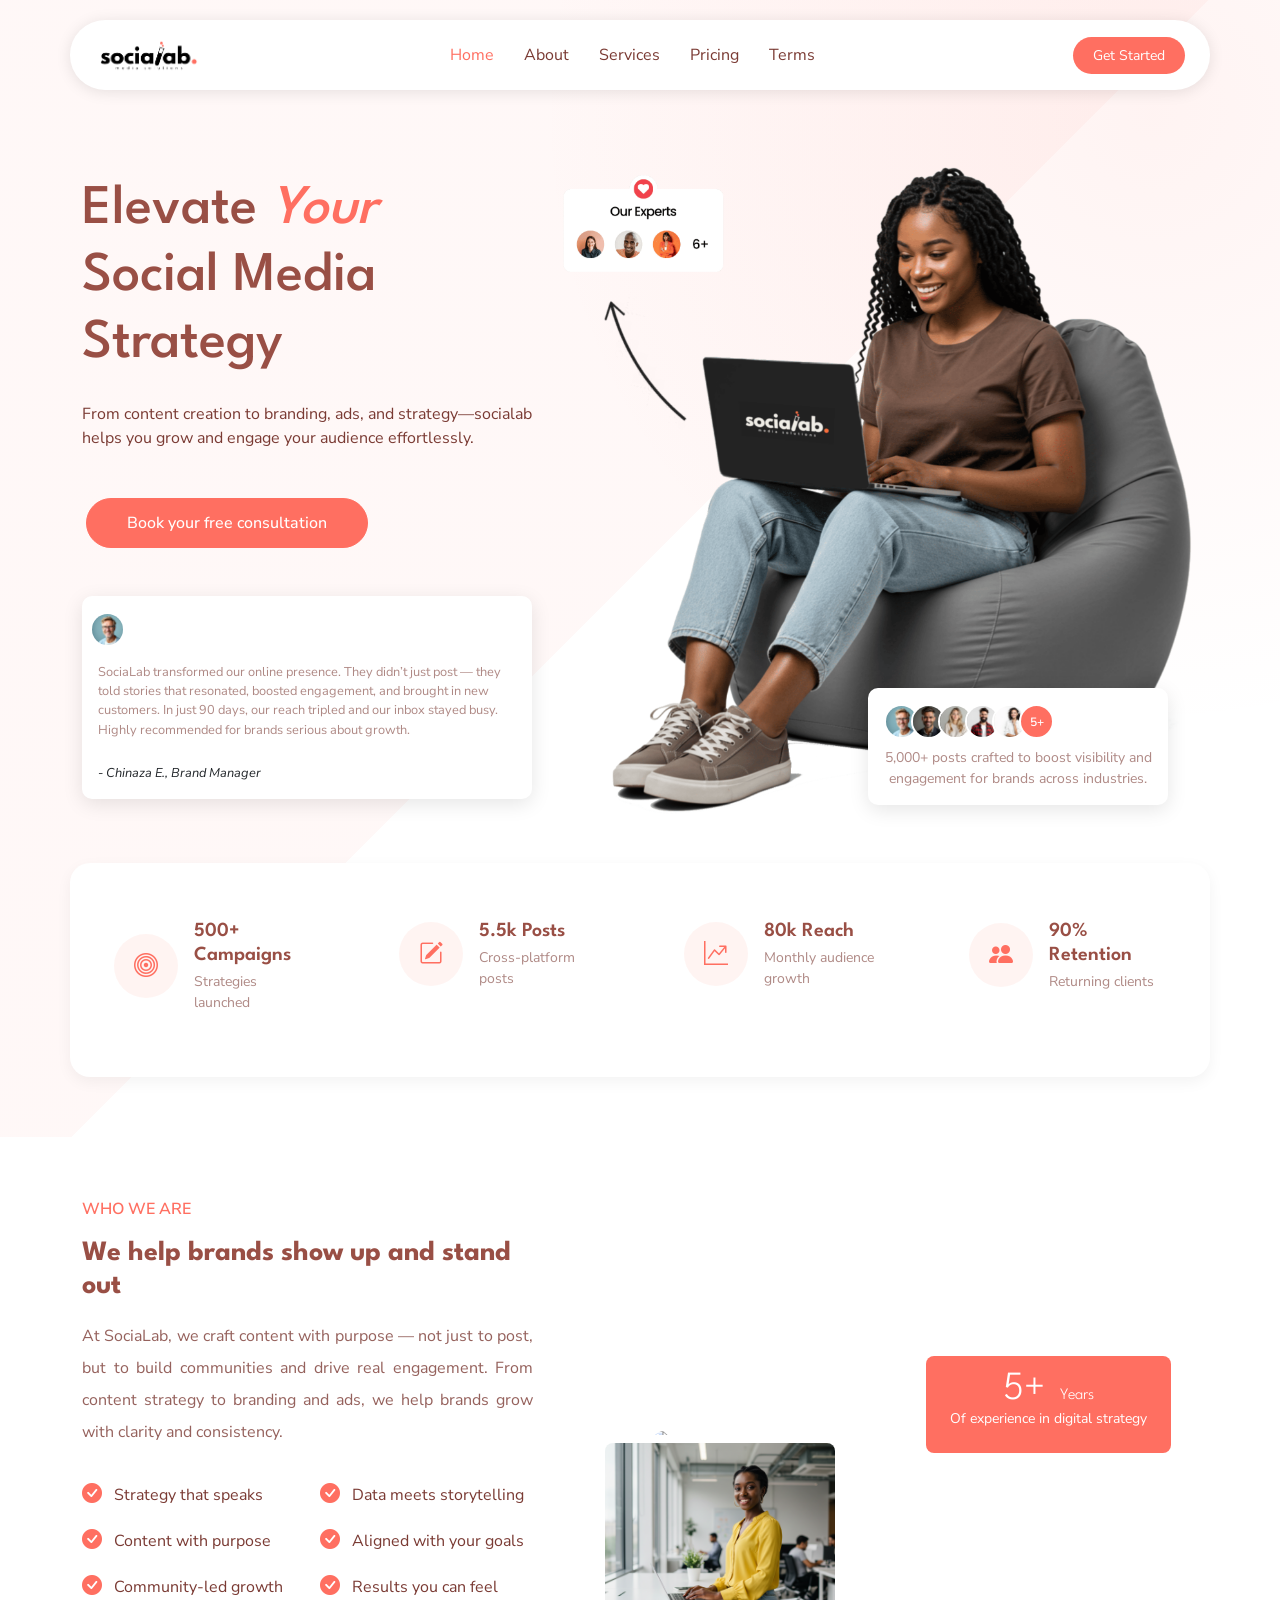
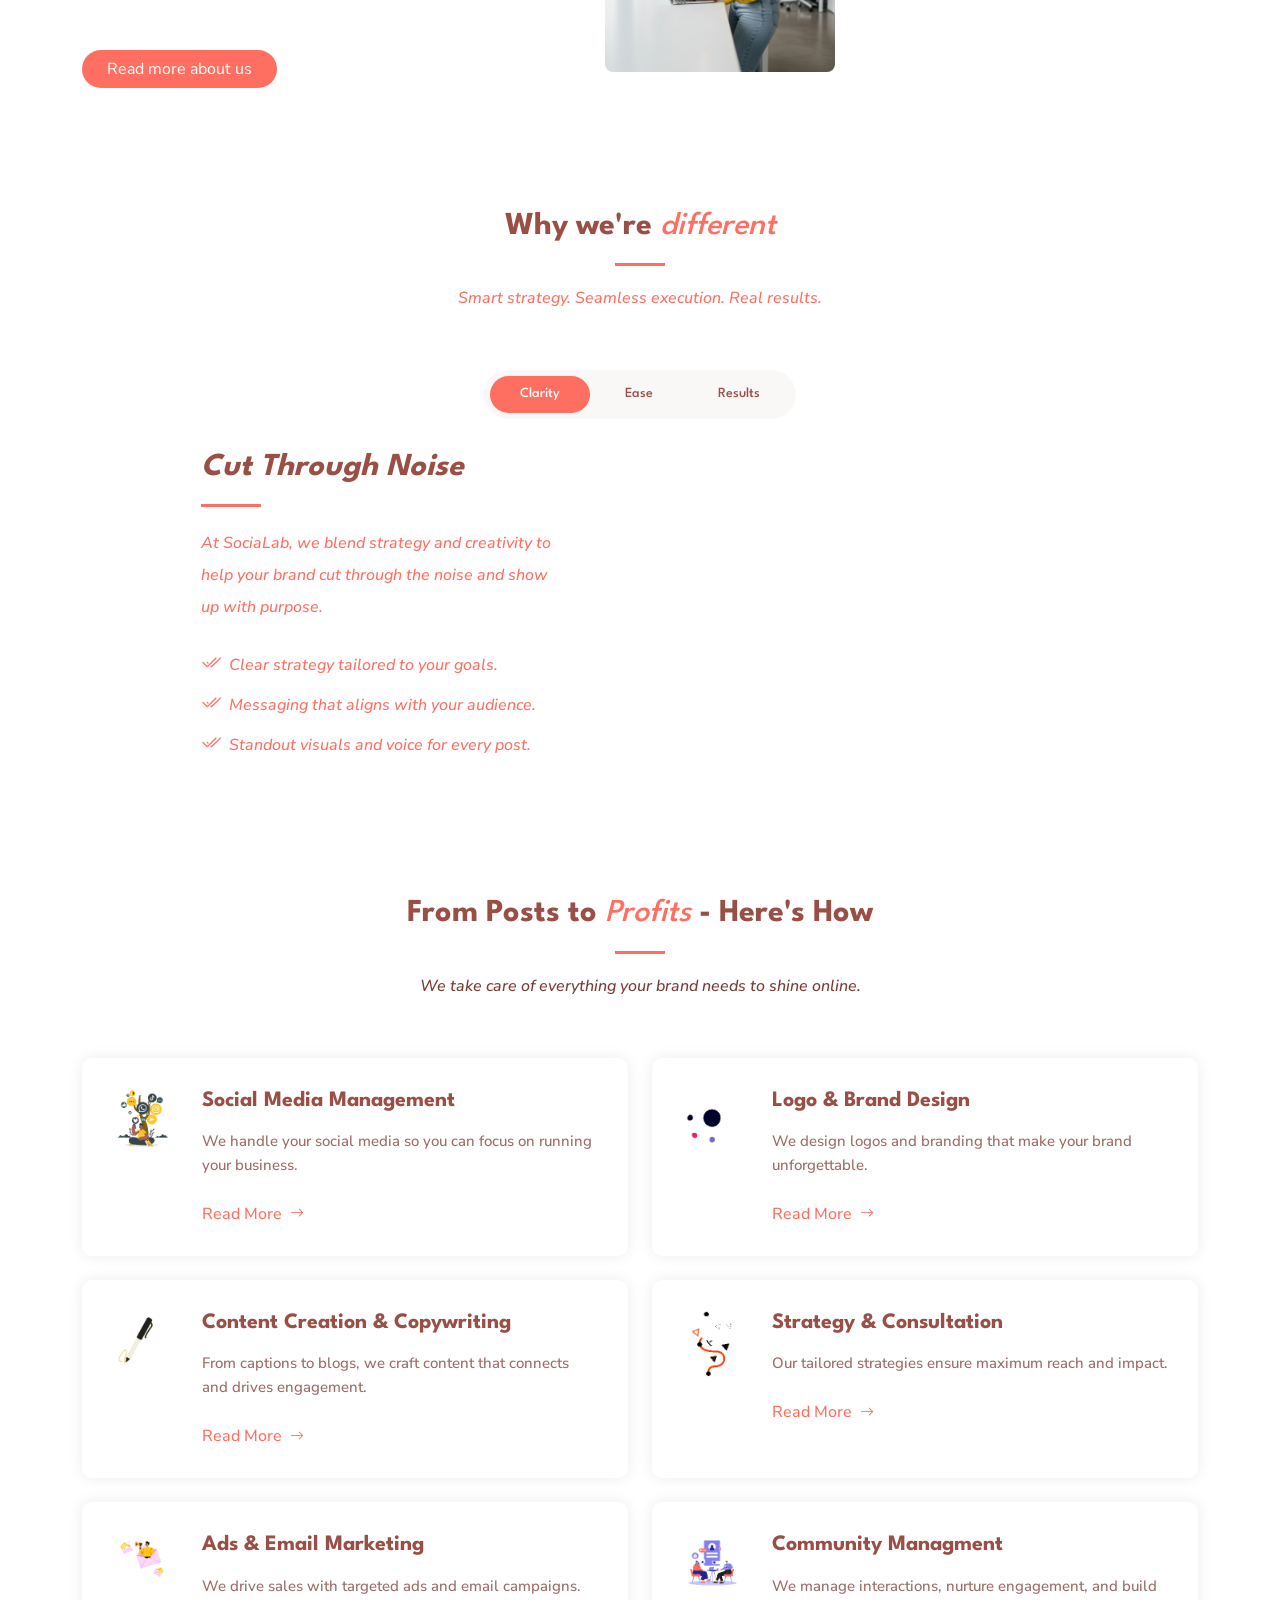
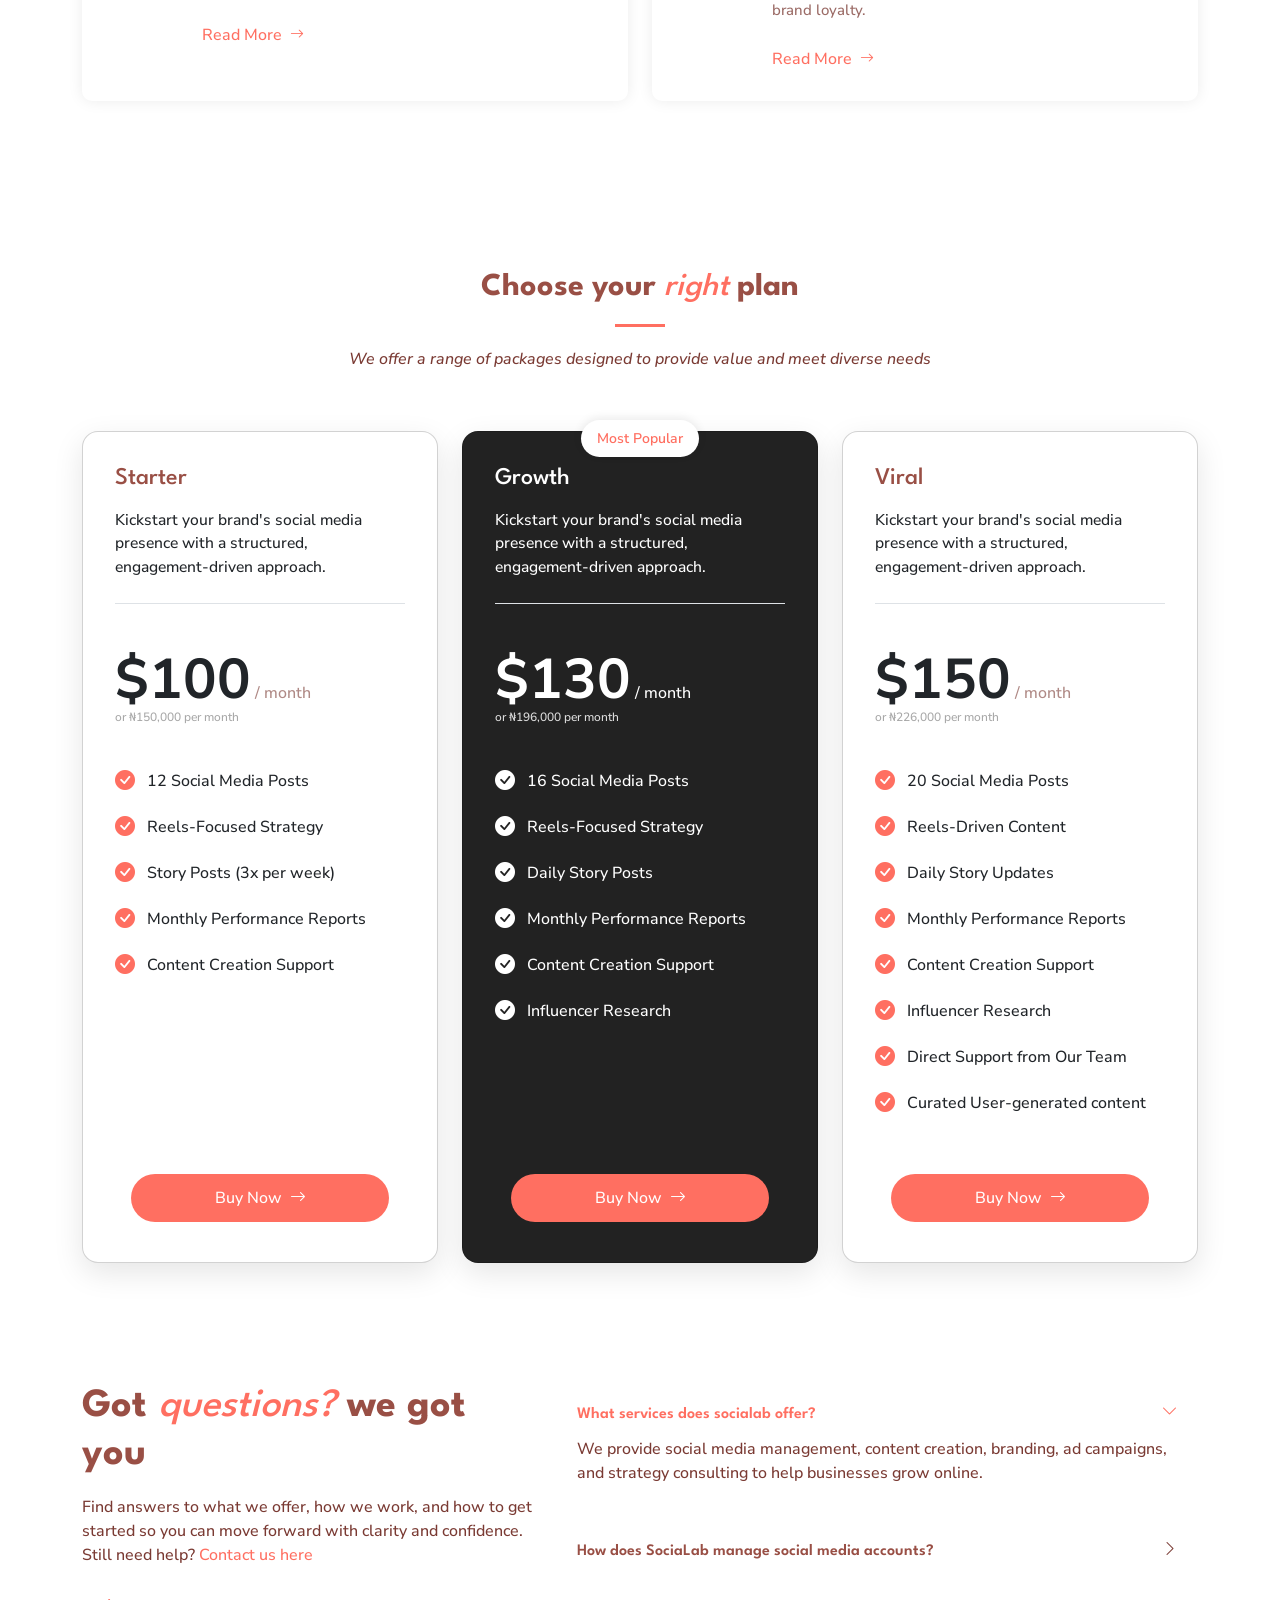
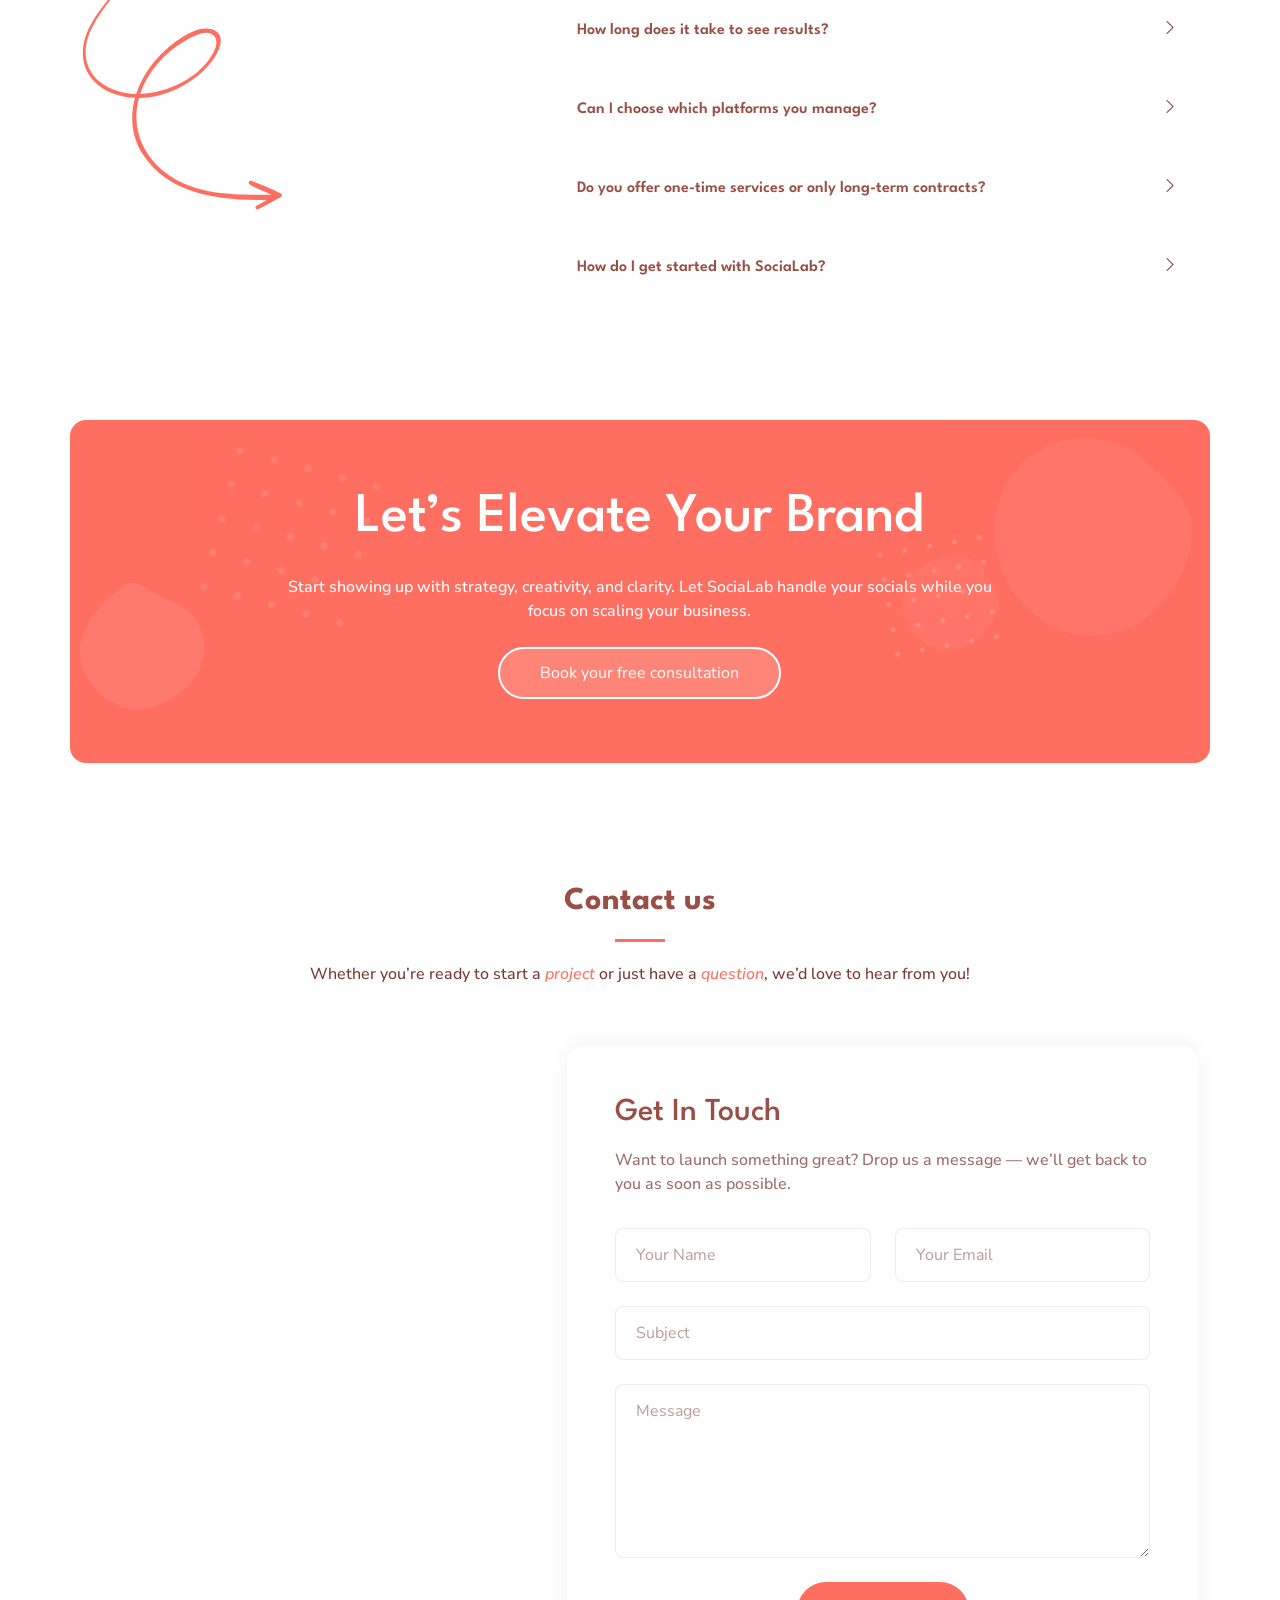
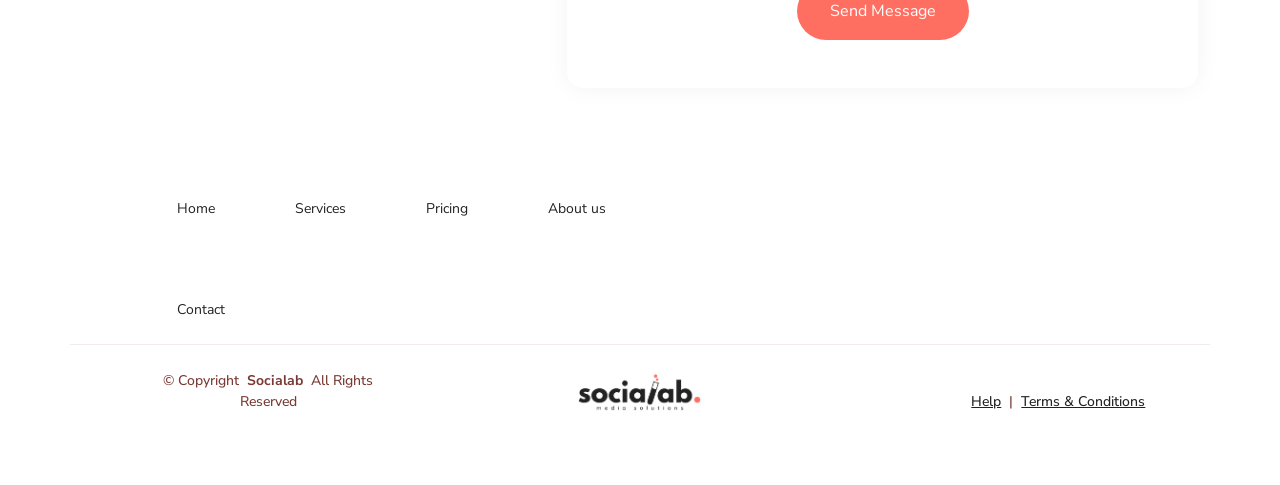
==== index.html @ d786cb2d "Update index.html" ====
<!DOCTYPE html>
<html lang="en">

<head>
  <meta charset="utf-8">
  <meta content="width=device-width, initial-scale=1.0" name="viewport">
  <title>Home | Socialab Media Solutions</title>
  <meta name="description" content="Socialab Media Solutions is a digital marketing agency offering social media management, branding, content creation, ads, email marketing, consultation, and community management services.">
  <meta name="keywords" content="socialab, socialabng, socialab media, digital marketing, social media management, logo design, brand design, content creation, content writing, email marketing, ads management, community management, marketing consultation, Socialab Media Solutions">
  <meta property="og:title" content="Socialab Media Solutions – Your Digital Growth Partner">
  <meta property="og:description" content="Grow your brand with expert social media, content, and branding services from Socialab. Let’s build your online presence together.">
  <meta property="og:image" content="https://yourdomain.com/assets/img/socialab-og-image.png">
  <meta property="og:url" content="https://yourdomain.com">

  <!-- Favicons -->
  <link rel="apple-touch-icon" sizes="180x180" href="assets/img/favicon/apple-touch-icon.png">
  <link rel="icon" type="image/png" sizes="32x32" href="assets/img/favicon/favicon-32x32.png">
  <link rel="icon" type="image/png" sizes="16x16" href="assets/img/favicon/favicon-16x16.png">
  <link rel="manifest" href="assets/img/favicon/site.webmanifest">


  <!-- Vendor CSS Files -->
  <link href="assets/vendor/bootstrap/css/bootstrap.min.css" rel="stylesheet">
  <link href="assets/vendor/bootstrap-icons/bootstrap-icons.css" rel="stylesheet">
  <link href="assets/vendor/aos/aos.css" rel="stylesheet">
  <link href="assets/vendor/glightbox/css/glightbox.min.css" rel="stylesheet">
  <link href="assets/vendor/swiper/swiper-bundle.min.css" rel="stylesheet">

  <!-- Main CSS File -->
  <link href="assets/css/main.css" rel="stylesheet">
  <script src="https://kit.fontawesome.com/4f82f7d87a.js" crossorigin="anonymous"></script>
  <script src="https://unpkg.com/@dotlottie/player-component@2.7.12/dist/dotlottie-player.mjs" type="module"></script>
</head>

<body class="index-page">

  <header id="header" class="header d-flex align-items-center fixed-top">
    <div class="header-container container-fluid container-xl position-relative d-flex align-items-center justify-content-between">

      <a href="index.html" class="logo d-flex align-items-center me-auto me-xl-0">
        <img src="assets/img/logo.png" alt="">
      </a>

      <nav id="navmenu" class="navmenu">
        <ul class="fw-normal">
          <li><a href="#hero" class="active">Home</a></li>
          <li><a href="#about">About</a></li>
          <li><a href="#services">Services</a></li>
          <li><a href="#pricing">Pricing</a></li>
          <li><a href="terms.html">Terms</a></li>
        </ul>
        <i class="mobile-nav-toggle d-xl-none bi bi-list"></i>
      </nav>

      <a class="btn-getstarted d-none d-md-block" href="#contact">Get Started</a>

    </div>
  </header>

  <main class="main">

    <!-- Hero Section -->
    <section id="hero" class="hero section">

      <div class="container" data-aos="fade-up" data-aos-delay="100">

        <div class="row align-items-center">
          <div class="col-lg-5">
            <div class="hero-content" data-aos="fade-up" data-aos-delay="200">
              <!--<div class="company-badge mb-4">
                <i class="fa-solid fa-chess-knight fa-2xs fa-beat" style="color: #ff6f61;"></i>
                &nbsp;&nbsp;Strategy that speaks volumes
              </div>-->

              <h1 class="mb-4 fw-medium">
                Elevate <i class="accent-text fw-medium">Your</i><br>
                Social Media Strategy <br>
              </h1>

              <p class="mb-4 mb-md-5 fs-6">
                From content creation to branding, ads, and strategy—socialab helps you grow and engage your audience effortlessly.
              </p>

              <div class="hero-buttons">
                <a href="#contact" class="btn btn-primary me-0 me-sm-2 mx-1">Book your free consultation</a>
              </div>

              <div class="customers-badge2 mt-5 d-none d-md-block">
                <div class="customer-avatars2">
                  <img src="assets/img/avatar-1.webp" alt="Customer 1" class="avatar2">
                </div>
                <p class="mb-0 mt-3">SociaLab transformed our online presence. They didn’t just post — they told stories that resonated, boosted engagement, and brought in new customers. In just 90 days, our reach tripled and our inbox stayed busy. Highly recommended for brands serious about growth.</p>
                <p class="mb-0 mt-4 text-dark">- <i>Chinaza E., Brand Manager</i></p>
              </div>
            </div>
          </div>

          <div class="col-lg-7">
            <div class="hero-image" data-aos="zoom-out" data-aos-delay="300">
              <img src="assets/img/Our Experts.png" alt="Hero Image" class="img-fluid">

              <div class="customers-badge">
                <div class="customer-avatars">
                  <img src="assets/img/avatar-1.webp" alt="Customer 1" class="avatar">
                  <img src="assets/img/avatar-2.webp" alt="Customer 2" class="avatar">
                  <img src="assets/img/avatar-3.webp" alt="Customer 3" class="avatar">
                  <img src="assets/img/avatar-4.webp" alt="Customer 4" class="avatar">
                  <img src="assets/img/avatar-5.webp" alt="Customer 5" class="avatar">
                  <span class="avatar more">5+</span>
                </div>
                <p class="mb-0 mt-2">5,000+ posts crafted to boost visibility and engagement for brands across industries.</p>
              </div>
            </div>
          </div>
        </div>

        <div class="row stats-row gy-4 mt-5" data-aos="fade-up" data-aos-delay="500">
          <div class="col-lg-3 col-md-6">
            <div class="stat-item">
              <div class="stat-icon">
                <i class="bi bi-bullseye"></i>
              </div>
              <div class="stat-content">
                <h4>500+ Campaigns</h4>
                <p class="mb-0">Strategies launched</p>
              </div>
            </div>
          </div>
          <div class="col-lg-3 col-md-6">
            <div class="stat-item">
              <div class="stat-icon">
                <i class="bi bi-pencil-square"></i>
              </div>
              <div class="stat-content">
                <h4>5.5k Posts</h4>
                <p class="mb-0">Cross-platform posts</p>
              </div>
            </div>
          </div>
          <div class="col-lg-3 col-md-6">
            <div class="stat-item">
              <div class="stat-icon">
                <i class="bi bi-graph-up-arrow"></i>
              </div>
              <div class="stat-content">
                <h4>80k Reach</h4>
                <p class="mb-0">Monthly audience growth</p>
              </div>
            </div>
          </div>
          <div class="col-lg-3 col-md-6">
            <div class="stat-item">
              <div class="stat-icon">
                <i class="bi bi-people-fill"></i>
              </div>
              <div class="stat-content">
                <h4>90% Retention</h4>
                <p class="mb-0">Returning clients</p>
              </div>
            </div>
          </div>
        </div>

      </div>

    </section><!-- /Hero Section -->

    <div class="ps-3 pe-3">
      <!-- About Section -->
      <section id="about" class="about section">

        <div class="container" data-aos="fade-up" data-aos-delay="100">

          <div class="row gy-4 align-items-center justify-content-between">

            <div class="col-xl-5" data-aos="fade-up" data-aos-delay="200">
              <span class="about-meta">WHO WE ARE</span>
              <h2 class="about-title">We help brands show up and stand out</h2>
              <p class="about-description justify lh-lg">At SociaLab, we craft content with purpose — not just to post, but to build communities and drive real engagement. From content strategy to branding and ads, we help brands grow with clarity and consistency.</p>

              <div class="row feature-list-wrapper">
                <div class="col-md-6">
                  <ul class="feature-list">
                    <li><i class="bi bi-check-circle-fill"></i> Strategy that speaks</li>
                    <li><i class="bi bi-check-circle-fill"></i> Content with purpose</li>
                    <li><i class="bi bi-check-circle-fill"></i> Community-led growth</li>
                  </ul>
                </div>
                <div class="col-md-6">
                  <ul class="feature-list">
                    <li><i class="bi bi-check-circle-fill"></i> Data meets storytelling</li>
                    <li><i class="bi bi-check-circle-fill"></i> Aligned with your goals</li>
                    <li><i class="bi bi-check-circle-fill"></i> Results you can feel</li>
                  </ul>
                </div>
              </div>

              <div class="info-wrapper">
                <div class="hero-buttons">
                  <a href="about.html" class="btn btn-read text-white ps-4 pe-4 rounded-pill">Read more about us</a>
                </div>
              </div>
            </div>

            <div class="col-xl-6 d-none d-md-block" data-aos="fade-up" data-aos-delay="300">
              <div class="image-wrapper">
                <div class="images position-relative" data-aos="zoom-out" data-aos-delay="400">
                  <img src="assets/img/about-5.webp" alt="Business Meeting" class="img-fluid main-image rounded-4">
                  <img src="assets/img/about-5.png" alt="Team Discussion" class="img-fluid small-image rounded-4">
                </div>
                <div class="experience-badge floating">
                  <h3>5+ <span>Years</span></h3>
                  <p>Of experience in digital strategy</p>
                </div>
              </div>
            </div>
          </div>

        </div>

      </section><!-- /About Section -->

      <!-- Features Section -->
      <section id="features" class="features section">

        <!-- Section Title -->
        <div class="container section-title" data-aos="fade-up">
          <h2 class="fw-bold">Why we're <i class="accent-text fw-medium">different</h2>
          <p>Smart strategy. Seamless execution. Real results.</p>
        </div><!-- End Section Title -->

        <div class="container">

          <div class="d-flex justify-content-center">

            <ul class="nav nav-tabs fst-normal" data-aos="fade-up" data-aos-delay="100">

              <li class="nav-item">
                <a class="nav-link active show" data-bs-toggle="tab" data-bs-target="#features-tab-1">
                  <h4>Clarity</h4>
                </a>
              </li><!-- End tab nav item -->

              <li class="nav-item">
                <a class="nav-link" data-bs-toggle="tab" data-bs-target="#features-tab-2">
                  <h4>Ease</h4>
                </a><!-- End tab nav item -->

              </li>
              <li class="nav-item">
                <a class="nav-link" data-bs-toggle="tab" data-bs-target="#features-tab-3">
                  <h4>Results</h4>
                </a>
              </li><!-- End tab nav item -->

            </ul>

          </div>

          <div class="tab-content" data-aos="fade-up" data-aos-delay="200">

            <div class="tab-pane fade active show" id="features-tab-1">
              <div class="row gap-5 justify-content-center align-items-center">
                <div class="col-lg-4 order-2 order-lg-1 mt-3 mt-lg-0 d-flex flex-column justify-content-center">
                  <h3>Cut Through Noise</h3>
                  <p class="fst-italic lh-lg">
                    At SociaLab, we blend strategy and creativity to help your brand cut through the noise and show up with purpose.
                  </p>
                  <ul>
                    <li><i class="bi bi-check2-all"></i> <span>Clear strategy tailored to your goals.</span></li>
                    <li><i class="bi bi-check2-all"></i> <span> Messaging that aligns with your audience.</span></li>
                    <li><i class="bi bi-check2-all"></i> <span>Standout visuals and voice for every post.</span></li>
                  </ul>
                </div>
                <div class="col-lg-5 order-1 order-lg-2 text-center">
                  <video autoplay loop muted playsinline class="w-100">
                    <source src="assets/img/clarity.mp4" type="video/mp4">
                    Your browser does not support the video tag.
                  </video>
                </div>
              </div>
            </div><!-- End tab content item -->

            <div class="tab-pane fade" id="features-tab-2">
              <div class="row justify-content-center align-items-center">
                <div class="col-lg-4 order-2 order-lg-1 mt-3 mt-lg-0 d-flex flex-column justify-content-center">
                  <h3>Stress-Free Socials</h3>
                  <p class="fst-italic lh-lg">
                    Our custom solutions handle content, ads, and management—so you can stay focused on growing your business.
                  </p>
                  <ul>
                    <li><i class="bi bi-check2-all"></i> <span>Done-for-you content, ads, and scheduling.</span></li>
                    <li><i class="bi bi-check2-all"></i> <span>Dedicated support and smooth workflows.</span></li>
                    <li><i class="bi bi-check2-all"></i> <span>No guesswork, just consistent delivery.</span></li>
                  </ul>
                </div>
                <div class="col-lg-5 order-1 order-lg-2 text-center">
                  <video autoplay loop muted playsinline class="w-100">
                    <source src="assets/img/ease.mp4" type="video/mp4">
                    Your browser does not support the video tag.
                  </video>
                </div>
              </div>
            </div><!-- End tab content item -->

            <div class="tab-pane fade" id="features-tab-3">
              <div class="row justify-content-center align-items-center">
                <div class="col-lg-4 order-2 order-lg-1 mt-3 mt-lg-0 d-flex flex-column justify-content-center">
                  <h3>Driven by Data</h3>
                  <p class="fst-italic lh-lg">
                    We track, optimise, and refine strategies using real performance data to deliver measurable growth.
                  </p>
                  <ul>
                    <li><i class="bi bi-check2-all"></i> <span>Insights that inform strategy.</span></li>
                    <li><i class="bi bi-check2-all"></i> <span>Data-backed decisions at every step.</span></li>
                    <li><i class="bi bi-check2-all"></i> <span>Measurable reach, engagement, and ROI.</span></li>
                  </ul>
                </div>
                <div class="col-lg-5 order-1 order-lg-2 text-center">
                  <video autoplay loop muted playsinline class="w-100">
                    <source src="assets/img/results.mp4" type="video/mp4">
                    Your browser does not support the video tag.
                  </video>
                </div>
              </div>
            </div><!-- End tab content item -->

          </div>

        </div>

      </section><!-- /Features Section -->

      <!-- Services Section -->
      <section id="services" class="services section">

        <!-- Section Title -->
        <div class="container section-title" data-aos="fade-up">
          <h2 class="fw-bold fst-normal">From Posts to <i class="accent-text fw-medium">Profits</i> - Here's How</h2>
          <p>We take care of everything your brand needs to shine online.</p>
        </div><!-- End Section Title -->

        <div class="container fst-normal" data-aos="fade-up" data-aos-delay="100">

          <div class="row g-4">

            <!--Social media management-->
            <div class="col-lg-6" data-aos="fade-up" data-aos-delay="100">
              <div class="service-card d-flex">
                <div class="icon flex-shrink-0 d-none d-md-block">
                  <img class="img-fluid" src="assets/img/SMM.gif">
                </div>
                <div>
                  <h3>Social Media Management</h3>
                  <p>We handle your social media so you can focus on running your business.</p>
                  <a id="toggle-smm" class="read-more" data-bs-toggle="collapse" href="#smm-details" role="button" aria-expanded="false" aria-controls="smm-details">
                    Read More <i class="bi bi-arrow-right"></i>
                  </a>
                  
                  <div class="collapse mt-2" id="smm-details">
                    <div class="card card-body border-0 p-0">
                      <p  class="justify">We help identify the best platforms for your brand, create and schedule consistent content, and track key metrics like engagement and reach to refine your strategy over time.</p>
                    </div>
                  </div>

                </div>
              </div>
            </div><!-- End Service Card -->

            <!--logo and brand design-->
            <div class="col-lg-6" data-aos="fade-up" data-aos-delay="100">
              <div class="service-card d-flex">
                <div class="icon flex-shrink-0 d-none d-md-block">
                  <img class="img-fluid" src="assets/img/brand design.gif">
                </div>
                <div>
                  <h3>Logo & Brand Design</h3>
                  <p>We design logos and branding that make your brand unforgettable.</p>
                  <a id="toggle-smm2" class="read-more" data-bs-toggle="collapse" href="#smm-details2" role="button" aria-expanded="false" aria-controls="smm-details2">
                    Read More <i class="bi bi-arrow-right"></i>
                  </a>
                  
                  <div class="collapse mt-2" id="smm-details2">
                    <div class="card card-body border-0 p-0">
                      <p  class="justify">We design unique logos and visual identities that reflect your brand's personality, supported by clear brand guidelines for consistency across all platforms. From logos to websites and apps, we create bold, user-friendly designs that leave a lasting impression.</p>
                    </div>
                  </div>

                </div>
              </div>
            </div><!-- End Service Card -->


            <!--Content creation and copywriting-->
            <div class="col-lg-6" data-aos="fade-up" data-aos-delay="100">
              <div class="service-card d-flex">
                <div class="icon flex-shrink-0 d-none d-md-block">
                  <img class="img-fluid" src="assets/img/content.gif">
                </div>
                <div>
                  <h3>Content Creation & Copywriting</h3>
                  <p>From captions to blogs, we craft content that connects and drives engagement.</p>
                  <a id="toggle-smm3" class="read-more" data-bs-toggle="collapse" href="#smm-details3" role="button" aria-expanded="false" aria-controls="smm-details3">
                    Read More <i class="bi bi-arrow-right"></i>
                  </a>
                  
                  <div class="collapse mt-2" id="smm-details3">
                    <div class="card card-body border-0 p-0">
                      <p  class="justify">We create platform-specific captions, SEO-friendly website and blog content, and compelling ad copy that drives clicks, boosts visibility, and strengthens your brand voice.</p>
                    </div>
                  </div>

                </div>
              </div>
            </div><!-- End Service Card -->


             <!--strategy and consultation-->
             <div class="col-lg-6" data-aos="fade-up" data-aos-delay="100">
              <div class="service-card d-flex">
                <div class="icon flex-shrink-0 d-none d-md-block">
                  <img class="img-fluid" src="assets/img/strategy.gif">
                </div>
                <div>
                  <h3>Strategy & Consultation</h3>
                  <p>Our tailored strategies ensure maximum reach and impact.</p>
                  <a id="toggle-smm4" class="read-more" data-bs-toggle="collapse" href="#smm-details4" role="button" aria-expanded="false" aria-controls="smm-details4">
                    Read More <i class="bi bi-arrow-right"></i>
                  </a>
                  
                  <div class="collapse mt-2" id="smm-details4">
                    <div class="card card-body border-0 p-0">
                      <p  class="justify">We conduct detailed audits of your social media, analyse competitors to uncover what works, and craft tailored digital strategies to help you reach your brand goals with clarity and focus.</p>
                    </div>
                  </div>

                </div>
              </div>
            </div><!-- End Service Card -->


            <!--ads and email marketing-->
            <div class="col-lg-6" data-aos="fade-up" data-aos-delay="100">
              <div class="service-card d-flex">
                <div class="icon flex-shrink-0 d-none d-md-block">
                  <img class="img-fluid" src="assets/img/email marketing.gif">
                </div>
                <div>
                  <h3>Ads & Email Marketing</h3>
                  <p>We drive sales with targeted ads and email campaigns.</p>
                  <a id="toggle-smm5" class="read-more" data-bs-toggle="collapse" href="#smm-details5" role="button" aria-expanded="false" aria-controls="smm-details5">
                    Read More <i class="bi bi-arrow-right"></i>
                  </a>
                  
                  <div class="collapse mt-2" id="smm-details5">
                    <div class="card card-body border-0 p-0">
                      <p  class="justify">We run high-converting ad campaigns across social media and Google, and craft personalised email sequences that engage your audience and drive measurable sales results.</p>
                    </div>
                  </div>

                </div>
              </div>
            </div><!-- End Service Card -->


            <!--Community management-->
            <div class="col-lg-6" data-aos="fade-up" data-aos-delay="100">
              <div class="service-card d-flex">
                <div class="icon flex-shrink-0 d-none d-md-block">
                  <img class="img-fluid" src="assets/img/community engagement.gif">
                </div>
                <div>
                  <h3>Community Managment</h3>
                  <p>We manage interactions, nurture engagement, and build brand loyalty.</p>
                  <a id="toggle-smm6" class="read-more" data-bs-toggle="collapse" href="#smm-details6" role="button" aria-expanded="false" aria-controls="smm-details6">
                    Read More <i class="bi bi-arrow-right"></i>
                  </a>
                  
                  <div class="collapse mt-2" id="smm-details6">
                    <div class="card card-body border-0 p-0">
                      <p class="justify">We manage audience interactions, monitor brand reputation, and handle negative feedback or crises with care—ensuring your community stays engaged, supported, and aligned with your brand values.</p>
                    </div>
                  </div>

                </div>
              </div>
            </div><!-- End Service Card -->

          </div>

        </div>

      </section><!-- /Services Section -->

      <!-- Pricing Section -->
      <section id="pricing" class="pricing section mt-5">

        <!-- Section Title -->
        <div class="container section-title" data-aos="fade-up">
          <h2 class="fst-normal">Choose your <i class="accent-text fw-medium">right </i>plan</h2>
          <p>We offer a range of packages designed to provide value and meet diverse needs</p>
        </div><!-- End Section Title -->

        <div class="container" data-aos="fade-up" data-aos-delay="100">

          <div class="row g-4 justify-content-center">

            <!-- Basic Plan -->
            <div class="col-lg-4 fst-normal" data-aos="fade-up" data-aos-delay="100">
              <div class="pricing-card card">
                <h3 class="fw-medium">Starter</h3>
                <p class="description border-bottom pb-4">Kickstart your brand's social media presence with a structured, engagement-driven approach.</p>
                
                <div class="price mt-3">
                  <span class="amount">$100</span>
                  <span class="period">/ month</span>
                  <p class="naira">or ₦150,000 per month</p>
                </div>

                <ul class="features-list">
                  <li>
                    <i class="bi bi-check-circle-fill"></i>
                    12 Social Media Posts
                  </li>
                  <li>
                    <i class="bi bi-check-circle-fill"></i>
                    Reels-Focused Strategy
                  </li>
                  <li>
                    <i class="bi bi-check-circle-fill"></i>
                    Story Posts (3x per week)
                  </li>
                  <li>
                    <i class="bi bi-check-circle-fill"></i>
                    Monthly Performance Reports
                  </li>
                  <li>
                    <i class="bi bi-check-circle-fill"></i>
                    Content Creation Support
                  </li>
                </ul>

                <div class="card-footer bg-white border-0">
                  <a href="#contact" class="btn btn-primary">
                    Buy Now
                    <i class="bi bi-arrow-right"></i>
                  </a>
                </div>
              </div>
            </div>

            <!-- Standard Plan -->
            <div class="col-lg-4 fst-normal" data-aos="fade-up" data-aos-delay="200">
              <div class="pricing-card card popular">
                <div class="popular-badge">Most Popular</div>
                <h3 class="fw-medium">Growth</h3>
                <p class="description border-bottom pb-4">Kickstart your brand's social media presence with a structured, engagement-driven approach.</p>
              
                <div class="price mt-3">
                  <span class="amount">$130</span>
                  <span class="period">/ month</span>
                  <p class="naira-white">or ₦196,000 per month</p>
                </div>

                <ul class="features-list">
                  <li>
                    <i class="bi bi-check-circle-fill"></i>
                    16 Social Media Posts
                  </li>
                  <li>
                    <i class="bi bi-check-circle-fill"></i>
                    Reels-Focused Strategy
                  </li>
                  <li>
                    <i class="bi bi-check-circle-fill"></i>
                    Daily Story Posts
                  </li>
                  <li>
                    <i class="bi bi-check-circle-fill"></i>
                    Monthly Performance Reports
                  </li>
                  <li>
                    <i class="bi bi-check-circle-fill"></i>
                    Content Creation Support
                  </li>
                  <li>
                    <i class="bi bi-check-circle-fill"></i>
                    Influencer Research
                  </li>
                </ul>

                <div class="card-footer bg-transparent border-0">
                  <a href="#contact" class="btn btn-primary">
                    Buy Now
                    <i class="bi bi-arrow-right"></i>
                  </a>
                </div>
              </div>
            </div>

            <!-- Premium Plan -->
            <div class="col-lg-4 fst-normal" data-aos="fade-up" data-aos-delay="300">
              <div class="pricing-card card">
                <h3 class="fw-medium">Viral</h3>
                <p class="description border-bottom pb-4">Kickstart your brand's social media presence with a structured, engagement-driven approach.</p>
        
                <div class="price mt-3">
                  <span class="amount">$150</span>
                  <span class="period">/ month</span>
                  <p class="naira">or ₦226,000 per month</p>
                </div>

                <ul class="features-list">
                  <li>
                    <i class="bi bi-check-circle-fill"></i>
                    20 Social Media Posts
                  </li>
                  <li>
                    <i class="bi bi-check-circle-fill"></i>
                    Reels-Driven Content
                  </li>
                  <li>
                    <i class="bi bi-check-circle-fill"></i>
                    Daily Story Updates
                  </li>
                  <li>
                    <i class="bi bi-check-circle-fill"></i>
                    Monthly Performance Reports
                  </li>
                  <li>
                    <i class="bi bi-check-circle-fill"></i>
                    Content Creation Support
                  </li>
                  <li>
                    <i class="bi bi-check-circle-fill"></i>
                    Influencer Research
                  </li>
                  <li>
                    <i class="bi bi-check-circle-fill"></i>
                    Direct Support from Our Team
                  </li>
                  <li>
                    <i class="bi bi-check-circle-fill"></i>
                    Curated User-generated content
                  </li>
                </ul>

                <div class="card-footer bg-white border-0">
                  <a href="#contact" class="btn btn-primary">
                    Buy Now
                    <i class="bi bi-arrow-right"></i>
                  </a>
                </div>
              </div>
            </div>

          </div>

        </div>

      </section><!-- /Pricing Section -->

      <!-- Faq Section -->
      <section class="faq section" id="faq">

        <div class="container">
          <div class="row">

            <div class="col-lg-5" data-aos="fade-up">
              <h2 class="faq-title fst-normal">Got <i class="accent-text fw-medium">questions?</i> we got you</h2>
              <p class="faq-description fst-normal">Find answers to what we offer, how we work, and how to get started so you can move forward with clarity and confidence. Still need help? <a href="#contact">Contact us here</a></p>
              <div class="faq-arrow d-none d-lg-block" data-aos="fade-up" data-aos-delay="200">
                <svg class="faq-arrow" width="200" height="211" viewBox="0 0 200 211" fill="none" xmlns="http://www.w3.org/2000/svg">
                  <path d="M198.804 194.488C189.279 189.596 179.529 185.52 169.407 182.07L169.384 182.049C169.227 181.994 169.07 181.939 168.912 181.884C166.669 181.139 165.906 184.546 167.669 185.615C174.053 189.473 182.761 191.837 189.146 195.695C156.603 195.912 119.781 196.591 91.266 179.049C62.5221 161.368 48.1094 130.695 56.934 98.891C84.5539 98.7247 112.556 84.0176 129.508 62.667C136.396 53.9724 146.193 35.1448 129.773 30.2717C114.292 25.6624 93.7109 41.8875 83.1971 51.3147C70.1109 63.039 59.63 78.433 54.2039 95.0087C52.1221 94.9842 50.0776 94.8683 48.0703 94.6608C30.1803 92.8027 11.2197 83.6338 5.44902 65.1074C-1.88449 41.5699 14.4994 19.0183 27.9202 1.56641C28.6411 0.625793 27.2862 -0.561638 26.5419 0.358501C13.4588 16.4098 -0.221091 34.5242 0.896608 56.5659C1.8218 74.6941 14.221 87.9401 30.4121 94.2058C37.7076 97.0203 45.3454 98.5003 53.0334 98.8449C47.8679 117.532 49.2961 137.487 60.7729 155.283C87.7615 197.081 139.616 201.147 184.786 201.155L174.332 206.827C172.119 208.033 174.345 211.287 176.537 210.105C182.06 207.125 187.582 204.122 193.084 201.144C193.346 201.147 195.161 199.887 195.423 199.868C197.08 198.548 193.084 201.144 195.528 199.81C196.688 199.192 197.846 198.552 199.006 197.935C200.397 197.167 200.007 195.087 198.804 194.488ZM60.8213 88.0427C67.6894 72.648 78.8538 59.1566 92.1207 49.0388C98.8475 43.9065 106.334 39.2953 114.188 36.1439C117.295 34.8947 120.798 33.6609 124.168 33.635C134.365 33.5511 136.354 42.9911 132.638 51.031C120.47 77.4222 86.8639 93.9837 58.0983 94.9666C58.8971 92.6666 59.783 90.3603 60.8213 88.0427Z" fill="currentColor"></path>
                </svg>
              </div>
            </div>

            <div class="col-lg-7 light-background fst-normal" data-aos="fade-up" data-aos-delay="300">
              <div class="faq-container">

                <div class="faq-item faq-active">
                  <h3>What services does socialab offer?</h3>
                  <div class="faq-content">
                    <p>We provide social media management, content creation, branding, ad campaigns, and strategy consulting to help businesses grow online.</p>
                  </div>
                  <i class="faq-toggle bi bi-chevron-right"></i>
                </div><!-- End Faq item-->

                <div class="faq-item">
                  <h3>How does SociaLab manage social media accounts?</h3>
                  <div class="faq-content">
                    <p>We handle everything—creating content, scheduling posts, engaging with your audience, running ads, and tracking performance so you don’t have to.</p>
                  </div>
                  <i class="faq-toggle bi bi-chevron-right"></i>
                </div><!-- End Faq item-->

                <div class="faq-item">
                  <h3>How long does it take to see results?</h3>
                  <div class="faq-content">
                    <p>Growth takes time, but most clients notice better engagement and visibility within 30-60 days. Ads can speed things up!</p>
                  </div>
                  <i class="faq-toggle bi bi-chevron-right"></i>
                </div><!-- End Faq item-->

                <div class="faq-item">
                  <h3>Can I choose which platforms you manage?</h3>
                  <div class="faq-content">
                    <p>Yep! Whether it’s Instagram, LinkedIn, Facebook, Twitter, or TikTok, we focus on the platforms that work best for your brand.</p>
                  </div>
                  <i class="faq-toggle bi bi-chevron-right"></i>
                </div><!-- End Faq item-->

                <div class="faq-item">
                  <h3>Do you offer one-time services or only long-term contracts?</h3>
                  <div class="faq-content">
                    <p>We offer both! You can choose a one-time project or an ongoing monthly plan that fits your needs.</p>
                  </div>
                  <i class="faq-toggle bi bi-chevron-right"></i>
                </div><!-- End Faq item-->

                <div class="faq-item">
                  <h3>How do I get started with SociaLab?</h3>
                  <div class="faq-content">
                    <p>Easy! Book a Free Consultation, and we’ll chat about your goals and the best strategy for your brand.</p>
                  </div>
                  <i class="faq-toggle bi bi-chevron-right"></i>
                </div><!-- End Faq item-->

              </div>
            </div>

          </div>
        </div>
      </section><!-- /Faq Section -->

      <!-- Call To Action Section -->
      <section id="call-to-action" class="call-to-action section">

        <div class="container" data-aos="fade-up" data-aos-delay="100">

          <div class="row content justify-content-center align-items-center position-relative">
            <div class="col-lg-8 mx-auto text-center fst-normal">
              <h2 class="display-4 mb-4 fw-medium">Let’s Elevate Your Brand</h2>
              <p class="mb-4">Start showing up with strategy, creativity, and clarity. Let SociaLab handle your socials while you focus on scaling your business.</p>
              <a href="#contact" class="btn btn-cta">Book your free consultation</a>
            </div>

            <!-- Abstract Background Elements -->
            <div class="shape shape-1">
              <svg viewBox="0 0 200 200" xmlns="http://www.w3.org/2000/svg">
                <path d="M47.1,-57.1C59.9,-45.6,68.5,-28.9,71.4,-10.9C74.2,7.1,71.3,26.3,61.5,41.1C51.7,55.9,35,66.2,16.9,69.2C-1.3,72.2,-21,67.8,-36.9,57.9C-52.8,48,-64.9,32.6,-69.1,15.1C-73.3,-2.4,-69.5,-22,-59.4,-37.1C-49.3,-52.2,-32.8,-62.9,-15.7,-64.9C1.5,-67,34.3,-68.5,47.1,-57.1Z" transform="translate(100 100)"></path>
              </svg>
            </div>

            <div class="shape shape-2">
              <svg viewBox="0 0 200 200" xmlns="http://www.w3.org/2000/svg">
                <path d="M41.3,-49.1C54.4,-39.3,66.6,-27.2,71.1,-12.1C75.6,3,72.4,20.9,63.3,34.4C54.2,47.9,39.2,56.9,23.2,62.3C7.1,67.7,-10,69.4,-24.8,64.1C-39.7,58.8,-52.3,46.5,-60.1,31.5C-67.9,16.4,-70.9,-1.4,-66.3,-16.6C-61.8,-31.8,-49.7,-44.3,-36.3,-54C-22.9,-63.7,-8.2,-70.6,3.6,-75.1C15.4,-79.6,28.2,-58.9,41.3,-49.1Z" transform="translate(100 100)"></path>
              </svg>
            </div>

            <!-- Dot Pattern Groups -->
            <div class="dots dots-1">
              <svg viewBox="0 0 100 100" xmlns="http://www.w3.org/2000/svg">
                <pattern id="dot-pattern" x="0" y="0" width="20" height="20" patternUnits="userSpaceOnUse">
                  <circle cx="2" cy="2" r="2" fill="currentColor"></circle>
                </pattern>
                <rect width="100" height="100" fill="url(#dot-pattern)"></rect>
              </svg>
            </div>

            <div class="dots dots-2">
              <svg viewBox="0 0 100 100" xmlns="http://www.w3.org/2000/svg">
                <pattern id="dot-pattern-2" x="0" y="0" width="20" height="20" patternUnits="userSpaceOnUse">
                  <circle cx="2" cy="2" r="2" fill="currentColor"></circle>
                </pattern>
                <rect width="100" height="100" fill="url(#dot-pattern-2)"></rect>
              </svg>
            </div>

            <div class="shape shape-3">
              <svg viewBox="0 0 200 200" xmlns="http://www.w3.org/2000/svg">
                <path d="M43.3,-57.1C57.4,-46.5,71.1,-32.6,75.3,-16.2C79.5,0.2,74.2,19.1,65.1,35.3C56,51.5,43.1,65,27.4,71.7C11.7,78.4,-6.8,78.3,-23.9,72.4C-41,66.5,-56.7,54.8,-65.4,39.2C-74.1,23.6,-75.8,4,-71.7,-13.2C-67.6,-30.4,-57.7,-45.2,-44.3,-56.1C-30.9,-67,-15.5,-74,0.7,-74.9C16.8,-75.8,33.7,-70.7,43.3,-57.1Z" transform="translate(100 100)"></path>
              </svg>
            </div>
          </div>

        </div>

      </section><!-- /Call To Action Section -->

      <!-- Contact Section -->
      <section id="contact" class="contact section">

        <!-- Section Title -->
        <div class="container fst-normal section-title" data-aos="fade-up">
          <h2>Contact us</h2>
          <p>Whether you’re ready to start a <i class="accent-text">project</i> or just have a <i class="accent-text">question</i>, we’d love to hear from you!</p>
        </div><!-- End Section Title -->

        <div class="container fst-normal" data-aos="fade-up" data-aos-delay="100">

          <div class="row g-4 g-lg-5">
            <div class="col-lg-5 d-none d-md-block">
              <video autoplay loop muted playsinline class="w-100">
                <source src="assets/img/Untitled design.mp4" type="video/mp4">
                Your browser does not support the video tag.
              </video>
            </div>

            <!--form-->
            <div class="col-lg-7">
              <div class="contact-form" data-aos="fade-up" data-aos-delay="300">
                <h3 class="fw-medium">Get In Touch</h3>
                <p>Want to launch something great? Drop us a message — we’ll get back to you as soon as possible.</p>

                <form action="" method="post" class="php-email-form" data-aos="fade-up" data-aos-delay="200">
                  <div class="row gy-4">

                    <div class="col-md-6">
                      <input type="text" name="name" class="form-control" placeholder="Your Name" required="">
                    </div>

                    <div class="col-md-6 ">
                      <input type="email" class="form-control" name="email" placeholder="Your Email" required="">
                    </div>

                    <div class="col-12">
                      <input type="text" class="form-control" name="subject" placeholder="Subject" required="">
                    </div>

                    <div class="col-12">
                      <textarea class="form-control" name="message" rows="6" placeholder="Message" required=""></textarea>
                    </div>

                    <div class="col-12 text-center">
                      <button type="submit" class="btn">Send Message</button>
                    </div>

                  </div>
                </form>

              </div>
            </div>

          </div>

        </div>

      </section><!-- /Contact Section -->
    </div>
  </main>

  <footer id="footer" class="footer pb-5 ps-3 pe-3">

    <div class="container fst-normal footer-top">
      <div class="row gy-4 justify-content-around align-items-end">
        <div class="col-lg-6 col-md-3 footer-links d-none d-lg-block">
          <ul class="footer-nav">
            <li><a href="index.html">Home</a></li>
            <li><a href="index.html#services">Services</a></li>
            <li><a href="index.html#pricing">Pricing</a></li>
            <li><a href="about.html">About us</a></li>
            <li><a href="index.html#contact">Contact</a></li>
          </ul>
        </div>

        <div class="col-lg-2 col-md-3 footer-links">
          <div class="social-links d-flex mt-4 align-items-right">
            <a href="https://x.com/Socialabng"><i class="fa-brands fa-x-twitter"></i></a>
            <!--<a href=""><i class="fa-brands fa-facebook"></i></a>-->
            <a href="https://www.instagram.com/socialab.ng?utm_source=ig_web_button_share_sheet&igsh=ZDNlZDc0MzIxNw=="><i class="fa-brands fa-instagram"></i></a>
            <!--<a href=""><i class="fa-brands fa-linkedin"></i></a>
            <a href=""><i class="fa-brands fa-tiktok"></i></a>-->
          </div>
        </div>
      </div>
    </div>

    <div class="container copyright text-center mt-4">
      <div class="row gy-4 justify-content-around align-items-end">
        <div class="col-lg-2 col-md-4 order-1 order-md-2">
          <a href="index.html"><img src="assets/img/logo2.png" class="img-fluid" width="123" height="40"></a>
        </div>

        <div class="col-lg-3 col-md-4 footer-links order-2 order-md-1">
          <p class="fst-normal">© <span>Copyright</span> <strong class="px-1 sitename">Socialab</strong> <span>All Rights Reserved</span></p>
        </div>

        <div class="col-lg-3 col-md-4 footer-links order-3">
          <p class="fst-normal"><a class="text-decoration-underline" href="#faq">Help</a> &nbsp;| &nbsp;<a class="text-decoration-underline" href="terms.html">Terms & Conditions</a></p>
        </div>
      </div>
    </div>

  </footer>

  <!-- Scroll Top -->
  <a href="#" id="scroll-top" class="scroll-top d-flex align-items-center justify-content-center"><i class="bi bi-arrow-up-short"></i></a>

  <!-- Vendor JS Files -->
  <script src="assets/vendor/bootstrap/js/bootstrap.bundle.min.js"></script>
  <script src="assets/vendor/php-email-form/validate.js"></script>
  <script src="assets/vendor/aos/aos.js"></script>
  <script src="assets/vendor/glightbox/js/glightbox.min.js"></script>
  <script src="assets/vendor/swiper/swiper-bundle.min.js"></script>
  <script src="assets/vendor/purecounter/purecounter_vanilla.js"></script>

  <!-- Main JS File -->
  <script src="assets/js/main.js"></script>

  <script>
    const toggleLink = document.getElementById('toggle-smm');
    const collapseSection = document.getElementById('smm-details');
  
    collapseSection.addEventListener('show.bs.collapse', function () {
      toggleLink.innerHTML = 'Read Less <i class="bi bi-arrow-up"></i>';
    });
  
    collapseSection.addEventListener('hide.bs.collapse', function () {
      toggleLink.innerHTML = 'Read More <i class="bi bi-arrow-right"></i>';
    });


    const toggleLink2 = document.getElementById('toggle-smm2');
    const collapseSection2 = document.getElementById('smm-details2');
  
    collapseSection2.addEventListener('show.bs.collapse', function () {
      toggleLink2.innerHTML = 'Read Less <i class="bi bi-arrow-up"></i>';
    });
  
    collapseSection2.addEventListener('hide.bs.collapse', function () {
      toggleLink2.innerHTML = 'Read More <i class="bi bi-arrow-right"></i>';
    });


    const toggleLink3 = document.getElementById('toggle-smm3');
    const collapseSection3 = document.getElementById('smm-details3');
  
    collapseSection3.addEventListener('show.bs.collapse', function () {
      toggleLink3.innerHTML = 'Read Less <i class="bi bi-arrow-up"></i>';
    });
  
    collapseSection3.addEventListener('hide.bs.collapse', function () {
      toggleLink3.innerHTML = 'Read More <i class="bi bi-arrow-right"></i>';
    });


    const toggleLink4 = document.getElementById('toggle-smm4');
    const collapseSection4 = document.getElementById('smm-details4');
  
    collapseSection4.addEventListener('show.bs.collapse', function () {
      toggleLink4.innerHTML = 'Read Less <i class="bi bi-arrow-up"></i>';
    });
  
    collapseSection4.addEventListener('hide.bs.collapse', function () {
      toggleLink4.innerHTML = 'Read More <i class="bi bi-arrow-right"></i>';
    });



    const toggleLink5 = document.getElementById('toggle-smm5');
    const collapseSection5 = document.getElementById('smm-details5');
  
    collapseSection5.addEventListener('show.bs.collapse', function () {
      toggleLink5.innerHTML = 'Read Less <i class="bi bi-arrow-up"></i>';
    });
  
    collapseSection5.addEventListener('hide.bs.collapse', function () {
      toggleLink5.innerHTML = 'Read More <i class="bi bi-arrow-right"></i>';
    });


    const toggleLink6 = document.getElementById('toggle-smm6');
    const collapseSection6 = document.getElementById('smm-details6');
  
    collapseSection6.addEventListener('show.bs.collapse', function () {
      toggleLink6.innerHTML = 'Read Less <i class="bi bi-arrow-up"></i>';
    });
  
    collapseSection6.addEventListener('hide.bs.collapse', function () {
      toggleLink6.innerHTML = 'Read More <i class="bi bi-arrow-right"></i>';
    });
  </script>

</body>

</html>
---- assets/css/main.css ----
/**
* Template Name: iLanding
* Template URL: https://bootstrapmade.com/ilanding-bootstrap-landing-page-template/
* Updated: Nov 12 2024 with Bootstrap v5.3.3
* Author: BootstrapMade.com
* License: https://bootstrapmade.com/license/
*/

/*--------------------------------------------------------------
# Font & Color Variables
# Help: https://bootstrapmade.com/color-system/
--------------------------------------------------------------*/
/* Fonts 
:root {
  --default-font: "League Spartan",  system-ui, -apple-system, "Segoe UI", Roboto, "Helvetica Neue", Arial, "Noto Sans", "Liberation Sans", sans-serif, "Apple Color Emoji", "Segoe UI Emoji", "Segoe UI Symbol", "Noto Color Emoji";
  --heading-font: "Nunito",  sans-serif;
  --nav-font: "Inter",  sans-serif;
}*/

@import url('https://fonts.googleapis.com/css2?family=League+Spartan:wght@100..900&family=Nunito+Sans:ital,opsz,wght@0,6..12,200..1000;1,6..12,200..1000&family=Poppins:ital,wght@0,100;0,200;0,300;0,400;0,500;0,600;0,700;0,800;0,900;1,100;1,200;1,300;1,400;1,500;1,600;1,700;1,800;1,900&display=swap');


:root {
  --default-font: "Nunito Sans", sans-serif;
  --heading-font: "League Spartan", sans-serif;
  --subheading-font: "Poppins", sans-serif;
  --nav-font: "Nunito Sans", sans-serif;
}



body {
  font-family: "Nunito Sans", sans-serif;
}

h1, h2 {
  font-family: "League Spartan", sans-serif;
  font-weight: 100;
}

h3 {
  font-family: "Poppins", sans-serif;
  font-weight: 400;
}

.justify {
  text-align: justify;
}

.btn-read {
  background-color: #ff6f61; 
  color: white;
}

.btn-read:hover {
  background-color: #eb4434;
}

.naira {
  font-size: 12px;
  color: #a8a8a8;
}

.naira-white {
  font-size: 12px;
  color: #dddddd;
}

.coal {
  background-color: #222222;
}


.footer-nav {
  list-style: none;
  display: flex;
  justify-content: left;
  flex-wrap: wrap;
  gap: 5rem;
  padding: 0;
  margin: 0;
}

.footer-nav li a {
  text-decoration: none;
  color: #222;
  font-weight: 400;
  transition: color 0.3s ease;
}

.footer-nav li a:hover {
  color: #ff6f61;
}

.accent-text {
  color: #ff6f61;
}

/* Global Colors - The following color variables are used throughout the website. Updating them here will change the color scheme of the entire website */
:root { 
  --background-color: #ffffff; /* Background color for the entire website, including individual sections */
  --default-color: #7a3a33; /* Default color used for the majority of the text content across the entire website */
  --heading-color: #994f45; /* Color for headings, subheadings and title throughout the website */
  --accent-color: #ff6f61; /* Accent color that represents your brand on the website. It's used for buttons, links, and other elements that need to stand out */
  --surface-color: #ffffff; /* The surface color is used as a background of boxed elements within sections, such as cards, icon boxes, or other elements that require a visual separation from the global background. */
  --contrast-color: #ffffff; /* Contrast color for text, ensuring readability against backgrounds of accent, heading, or default colors. */
}

/* Nav Menu Colors - The following color variables are used specifically for the navigation menu. They are separate from the global colors to allow for more customization options */
:root {
  --nav-color: #7a3a33;  /* The default color of the main navmenu links */
  --nav-hover-color: #ff6f61; /* Applied to main navmenu links when they are hovered over or active */
  --nav-mobile-background-color: #ffffff; /* Used as the background color for mobile navigation menu */
  --nav-dropdown-background-color: #ffffff; /* Used as the background color for dropdown items that appear when hovering over primary navigation items */
  --nav-dropdown-color: #7a3a33; /* Used for navigation links of the dropdown items in the navigation menu. */
  --nav-dropdown-hover-color: #ff6f61; /* Similar to --nav-hover-color, this color is applied to dropdown navigation links when they are hovered over. */
}

/* Color Presets - These classes override global colors when applied to any section or element, providing reuse of the sam color scheme. */

.light-background {
  --background-color: #ffeae7;
  --surface-color: #ffffff;
}

.dark-background {
  --background-color: #ff6f61;
  --default-color: #ffffff;
  --heading-color: #ffffff;
  --surface-color: #ffd6d2;
  --contrast-color: #ffffff;
}

/* Smooth scroll */
:root {
  scroll-behavior: smooth;
}

/*--------------------------------------------------------------
# General Styling & Shared Classes
--------------------------------------------------------------*/
body {
  color: var(--default-color);
  background-color: var(--background-color);
  font-family: var(--default-font);
}

a {
  color: var(--accent-color);
  text-decoration: none;
  transition: 0.3s;
}

a:hover {
  color: color-mix(in srgb, var(--accent-color), transparent 25%);
  text-decoration: none;
}

h1,
h2,
h3,
h4,
h5,
h6 {
  color: var(--heading-color);
  font-family: var(--heading-font);
  font-weight: 300;
}


@keyframes php-email-form-loading {
  0% {
    transform: rotate(0deg);
  }

  100% {
    transform: rotate(360deg);
  }
}

/*--------------------------------------------------------------
# Global Header
--------------------------------------------------------------*/
.header {
  --background-color: rgba(255, 255, 255, 0);
  color: var(--default-color);
  background-color: var(--background-color);
  padding: 20px 0;
  transition: all 0.5s;
  z-index: 997;
}

.header .header-container {
  background: var(--surface-color);
  border-radius: 50px;
  padding: 5px 25px;
  box-shadow: 0px 2px 15px rgba(0, 0, 0, 0.1);
}

.scrolled .header .header-container {
  background: color-mix(in srgb, var(--surface-color), transparent 5%);
}

.header .logo {
  line-height: 1;
  padding-left: 5px;
}

.header .logo img {
  max-height: 36px;
  margin-right: 8px;
}

.header .logo h1 {
  font-size: 24px;
  margin: 0;
  font-weight: 500;
  color: var(--heading-color);
}

.header .btn-getstarted,
.header .btn-getstarted:focus {
  color: var(--contrast-color);
  background: var(--accent-color);
  font-size: 14px;
  padding: 8px 20px;
  margin: 0 0 0 30px;
  border-radius: 50px;
  transition: 0.3s;
}

.header .btn-getstarted:hover,
.header .btn-getstarted:focus:hover {
  color: var(--contrast-color);
  background: color-mix(in srgb, var(--accent-color), transparent 15%);
}

@media (max-width: 1200px) {
  .header {
    padding-top: 10px;
  }

  .header .header-container {
    margin-left: 10px;
    margin-right: 10px;
    padding: 10px 5px 10px 15px;
  }

  .header .logo {
    order: 1;
  }

  .header .btn-getstarted {
    order: 2;
    margin: 0 10px 0 0;
    padding: 6px 15px;
  }

  .header .navmenu {
    order: 3;
  }
}

/*--------------------------------------------------------------
# Navigation Menu
--------------------------------------------------------------*/
/* Navmenu - Desktop */
@media (min-width: 1200px) {
  .navmenu {
    padding: 0;
  }

  .navmenu ul {
    margin: 0;
    padding: 0;
    display: flex;
    list-style: none;
    align-items: center;
  }

  .navmenu li {
    position: relative;
  }

  .navmenu a,
  .navmenu a:focus {
    color: var(--nav-color);
    padding: 18px 15px;
    font-size: 16px;
    font-family: var(--nav-font);
    font-weight: 400;
    display: flex;
    align-items: center;
    justify-content: space-between;
    white-space: nowrap;
    transition: 0.3s;
  }

  .navmenu a i,
  .navmenu a:focus i {
    font-size: 12px;
    line-height: 0;
    margin-left: 5px;
    transition: 0.3s;
  }

  .navmenu li:last-child a {
    padding-right: 0;
  }

  .navmenu li:hover>a,
  .navmenu .active,
  .navmenu .active:focus {
    color: var(--nav-hover-color);
  }

  .navmenu .dropdown ul {
    margin: 0;
    padding: 10px 0;
    background: var(--nav-dropdown-background-color);
    display: block;
    position: absolute;
    visibility: hidden;
    left: 14px;
    top: 130%;
    opacity: 0;
    transition: 0.3s;
    border-radius: 4px;
    z-index: 99;
    box-shadow: 0px 0px 30px rgba(0, 0, 0, 0.1);
  }

  .navmenu .dropdown ul li {
    min-width: 200px;
  }

  .navmenu .dropdown ul a {
    padding: 10px 20px;
    font-size: 15px;
    text-transform: none;
    color: var(--nav-dropdown-color);
  }

  .navmenu .dropdown ul a i {
    font-size: 12px;
  }

  .navmenu .dropdown ul a:hover,
  .navmenu .dropdown ul .active:hover,
  .navmenu .dropdown ul li:hover>a {
    color: var(--nav-dropdown-hover-color);
  }

  .navmenu .dropdown:hover>ul {
    opacity: 1;
    top: 100%;
    visibility: visible;
  }

  .navmenu .dropdown .dropdown ul {
    top: 0;
    left: -90%;
    visibility: hidden;
  }

  .navmenu .dropdown .dropdown:hover>ul {
    opacity: 1;
    top: 0;
    left: -100%;
    visibility: visible;
  }
}

/* Navmenu - Mobile */
@media (max-width: 1199px) {
  .mobile-nav-toggle {
    color: var(--nav-color);
    font-size: 28px;
    line-height: 0;
    margin-right: 10px;
    cursor: pointer;
    transition: color 0.3s;
  }

  .navmenu {
    padding: 0;
    z-index: 9997;
  }

  .navmenu ul {
    display: none;
    list-style: none;
    position: absolute;
    inset: 60px 20px 20px 20px;
    padding: 10px 0;
    margin: 0;
    border-radius: 6px;
    background-color: var(--nav-mobile-background-color);
    overflow-y: auto;
    transition: 0.3s;
    z-index: 9998;
    box-shadow: 0px 0px 30px rgba(0, 0, 0, 0.1);
  }

  .navmenu a,
  .navmenu a:focus {
    color: var(--nav-dropdown-color);
    padding: 10px 20px;
    font-family: var(--nav-font);
    font-size: 17px;
    font-weight: 500;
    display: flex;
    align-items: center;
    justify-content: space-between;
    white-space: nowrap;
    transition: 0.3s;
  }

  .navmenu a i,
  .navmenu a:focus i {
    font-size: 12px;
    line-height: 0;
    margin-left: 5px;
    width: 30px;
    height: 30px;
    display: flex;
    align-items: center;
    justify-content: center;
    border-radius: 50%;
    transition: 0.3s;
    background-color: color-mix(in srgb, var(--accent-color), transparent 90%);
  }

  .navmenu a i:hover,
  .navmenu a:focus i:hover {
    background-color: var(--accent-color);
    color: var(--contrast-color);
  }

  .navmenu a:hover,
  .navmenu .active,
  .navmenu .active:focus {
    color: var(--nav-dropdown-hover-color);
  }

  .navmenu .active i,
  .navmenu .active:focus i {
    background-color: var(--accent-color);
    color: var(--contrast-color);
    transform: rotate(180deg);
  }

  .navmenu .dropdown ul {
    position: static;
    display: none;
    z-index: 99;
    padding: 10px 0;
    margin: 10px 20px;
    background-color: var(--nav-dropdown-background-color);
    border: 1px solid color-mix(in srgb, var(--default-color), transparent 90%);
    box-shadow: none;
    transition: all 0.5s ease-in-out;
  }

  .navmenu .dropdown ul ul {
    background-color: rgba(33, 37, 41, 0.1);
  }

  .navmenu .dropdown>.dropdown-active {
    display: block;
    background-color: rgba(33, 37, 41, 0.03);
  }

  .mobile-nav-active {
    overflow: hidden;
  }

  .mobile-nav-active .mobile-nav-toggle {
    color: #fff;
    position: absolute;
    font-size: 32px;
    top: 15px;
    right: 15px;
    margin-right: 0;
    z-index: 9999;
  }

  .mobile-nav-active .navmenu {
    position: fixed;
    overflow: hidden;
    inset: 0;
    background: rgba(33, 37, 41, 0.8);
    transition: 0.3s;
  }

  .mobile-nav-active .navmenu>ul {
    display: block;
  }
}

/*--------------------------------------------------------------
# Global Footer
--------------------------------------------------------------*/
.footer {
  color: var(--default-color);
  background-color: var(--background-color);
  font-size: 14px;
  position: relative;
}

.footer .footer-top {
  padding-top: 50px;
}

.footer .footer-about .logo img {
  max-height: 100px;
  margin-right: 6px;
}

.footer .footer-about .logo span {
  color: var(--heading-color);
  font-family: var(--heading-font);
  font-size: 26px;
  font-weight: 700;
  letter-spacing: 1px;
}
.footer-links {
  display: flex;
  justify-content: end;
}

.footer .social-links {
  align-items: end;
}

.footer .social-links a {
  display: flex;
  align-items: center;
  justify-content: center;
  font-size: 16px;
  color: color-mix(in srgb, var(--default-color), transparent 20%);
  margin-right: 10px;
  transition: 0.3s;
}

.footer .social-links a:hover {
  color: var(--accent-color);
  border-color: var(--accent-color);
}

@media (max-width: 768px) {
  .footer .social-links {
    justify-content: center !important;
    margin-top: 1rem;
  }

  .footer-links {
    justify-content: center;
  }

  .footer .social-links a {
    font-size: 24px; /* Make icons bigger */
    margin-right: 25px; /* Adjust spacing */
  }
}


.footer h4 {
  font-size: 16px;
  font-weight: bold;
  position: relative;
  padding-bottom: 12px;
}

.footer .copyright {
  padding: 25px 0;
  border-top: 1px solid color-mix(in srgb, var(--default-color), transparent 90%);
}

.footer .copyright p {
  margin-bottom: 0;
}

.footer .copyright a {
  color: #222222;
}

.footer .copyright a:hover {
  color: #ff6f61;
}

.footer .credits {
  margin-top: 8px;
  font-size: 13px;
}

/*--------------------------------------------------------------
# Scroll Top Button
--------------------------------------------------------------*/
.scroll-top {
  position: fixed;
  visibility: hidden;
  opacity: 0;
  right: 15px;
  bottom: -15px;
  z-index: 99999;
  background-color: var(--accent-color);
  width: 44px;
  height: 44px;
  border-radius: 50px;
  transition: all 0.4s;
}

.scroll-top i {
  font-size: 24px;
  color: var(--contrast-color);
  line-height: 0;
}

.scroll-top:hover {
  background-color: color-mix(in srgb, var(--accent-color), transparent 20%);
  color: var(--contrast-color);
}

.scroll-top.active {
  visibility: visible;
  opacity: 1;
  bottom: 15px;
}

/*--------------------------------------------------------------
# Disable aos animation delay on mobile devices
--------------------------------------------------------------*/
@media screen and (max-width: 768px) {
  [data-aos-delay] {
    transition-delay: 0 !important;
  }
}

/*--------------------------------------------------------------
# Global Page Titles & Breadcrumbs
--------------------------------------------------------------*/
.page-title {
  color: var(--default-color);
  background-color: var(--background-color);
  padding: 170px 0 80px 0;
  text-align: center;
  position: relative;
}

.page-title h1 {
  font-size: 42px;
  font-weight: 700;
  margin-bottom: 10px;
}

.page-title .breadcrumbs ol {
  display: flex;
  flex-wrap: wrap;
  list-style: none;
  justify-content: center;
  padding: 0;
  margin: 0;
  font-size: 16px;
  font-weight: 400;
}

.page-title .breadcrumbs ol li+li {
  padding-left: 10px;
}

.page-title .breadcrumbs ol li+li::before {
  content: "/";
  display: inline-block;
  padding-right: 10px;
  color: color-mix(in srgb, var(--default-color), transparent 70%);
}

/*--------------------------------------------------------------
# Global Sections
--------------------------------------------------------------*/
section,
.section {
  color: var(--default-color);
  background-color: var(--background-color);
  padding: 60px 0;
  scroll-margin-top: 90px;
  overflow: clip;
}

@media (max-width: 1199px) {

  section,
  .section {
    scroll-margin-top: 66px;
  }
}

/*--------------------------------------------------------------
# Global Section Titles
--------------------------------------------------------------*/
.section-title {
  text-align: center;
  padding-bottom: 60px;
  position: relative;
}

.section-title h2 {
  font-size: 32px;
  font-weight: 700;
  margin-bottom: 20px;
  padding-bottom: 20px;
  position: relative;
}

.section-title h2:after {
  content: "";
  position: absolute;
  display: block;
  width: 50px;
  height: 3px;
  background: var(--accent-color);
  left: 0;
  right: 0;
  bottom: 0;
  margin: auto;
}

.section-title p {
  margin-bottom: 0;
}

/*--------------------------------------------------------------
# Hero Section
--------------------------------------------------------------*/
.hero {
  position: relative;
  padding-top: 160px;
  background: linear-gradient(135deg, color-mix(in srgb, var(--accent-color), transparent 95%) 50%, color-mix(in srgb, var(--accent-color), transparent 98%) 25%, transparent 50%);
}

.hero::before {
  content: "";
  position: absolute;
  top: 0;
  left: 0;
  width: 100%;
  height: 100%;
  background: radial-gradient(circle at 90% 10%, color-mix(in srgb, var(--accent-color), transparent 92%), transparent 40%);
  pointer-events: none;
}

.hero .hero-content {
  position: relative;
  z-index: 1;
}

.hero .hero-content h1 {
  font-size: 3.5rem;
  font-weight: 700;
  line-height: 1.2;
  margin-bottom: 1.5rem;
}

.hero .hero-content h1 .accent-text {
  color: var(--accent-color);
}

h2 .accent-text {
  color: var(--accent-color);
}

h3 .accent-text {
  color: var(--accent-color);
}

h4 .accent-text {
  color: var(--accent-color);
}

h5 .accent-text {
  color: var(--accent-color);
}

h6 .accent-text {
  color: var(--accent-color);
}

p .accent-text {
  color: var(--accent-color);
}

@media (max-width: 992px) {
  .hero .hero-content {
    text-align: center;
    margin-bottom: 3rem;
  }

  .hero .hero-content h1 {
    font-size: 2.5rem;
  }

  .hero .hero-content .hero-buttons {
    justify-content: center;
  }
}

@media (max-width: 575px) {
  .hero .hero-content h1 {
    font-size: 2rem;
  }
}

.hero .company-badge {
  display: inline-flex;
  align-items: center;
  padding: 0.5rem 1rem;
  background-color: color-mix(in srgb, var(--accent-color), transparent 92%);
  border-radius: 50px;
  color: var(--accent-color);
  font-weight: 500;
}

.hero .company-badge i {
  font-size: 1.25rem;
}

.hero .btn-primary {
  background-color: var(--accent-color);
  border-color: var(--accent-color);
  color: var(--contrast-color);
  padding: 0.75rem 2.5rem;
  border-radius: 50px;
  font-weight: 500;
  transition: all 0.3s ease;
}

.hero .btn-primary:hover {
  background-color: color-mix(in srgb, var(--accent-color), black 20%);
  border-color: color-mix(in srgb, var(--accent-color), black 20%);
}

.hero .btn-link {
  color: var(--heading-color);
  text-decoration: none;
  font-weight: 500;
  transition: all 0.3s ease;
}

.hero .btn-link:hover {
  color: var(--accent-color);
}

.hero .btn-link i {
  font-size: 1.5rem;
  vertical-align: middle;
}

.hero .hero-image {
  position: relative;
  text-align: center;
  z-index: 1;
}

.hero .hero-image img {
  max-width: 100%;
  height: auto;
}

.hero .customers-badge {
  position: absolute;
  bottom: 10px;
  right: 30px;
  background-color: var(--surface-color);
  padding: 1rem;
  border-radius: 10px;
  box-shadow: 0 5px 20px rgba(0, 0, 0, 0.1);
  max-width: 300px;
  animation: float-badge 3s ease-in-out infinite;
  will-change: transform;
}

.hero .customers-badge .customer-avatars {
  display: flex;
  align-items: center;
  margin-bottom: 0.5rem;
}

.hero .customers-badge .avatar {
  width: 35px;
  height: 35px;
  border-radius: 50%;
  border: 2px solid var(--surface-color);
  margin-left: -8px;
}

.hero .customers-badge .avatar:first-child {
  margin-left: 0;
}

.hero .customers-badge .avatar.more {
  background-color: var(--accent-color);
  color: var(--contrast-color);
  display: flex;
  align-items: center;
  justify-content: center;
  font-size: 0.75rem;
  font-weight: 600;
}

.hero .customers-badge p {
  font-size: 0.875rem;
  color: color-mix(in srgb, var(--default-color), transparent 40%);
}

@media (max-width: 992px) {
  .hero .customers-badge {
    position: static;
    margin: 1rem auto;
    max-width: 250px;
  }
}


.hero .customers-badge2 {
  bottom: 10px;
  right: 50px;
  background-color: var(--surface-color);
  padding: 1rem;
  border-radius: 10px;
  box-shadow: 0 5px 20px rgba(0, 0, 0, 0.1);
  max-width: 450px;
  animation: float-badge 3s ease-in-out infinite;
  will-change: transform;
}

.hero .customers-badge2 .customer-avatars2 {
  display: flex;
  align-items: center;
  margin-bottom: 0.5rem;
}

.hero .customers-badge2 .avatar2 {
  width: 35px;
  height: 35px;
  border-radius: 50%;
  border: 2px solid var(--surface-color);
  margin-left: -8px;
}

.hero .customers-badge2 .avatar2.more {
  background-color: var(--accent-color);
  color: var(--contrast-color);
  display: flex;
  align-items: center;
  justify-content: center;
  font-size: 0.75rem;
  font-weight: 600;
}

.hero .customers-badge2 p {
  font-size: 0.8rem;
  color: color-mix(in srgb, var(--default-color), transparent 40%);
}

@media (max-width: 992px) {
  .hero .customers-badge2 {
    position: static;
    margin: 1rem auto;
    max-width: 250px;
  }
}



.hero .stats-row {
  position: relative;
  z-index: 1;
  margin-top: 5rem;
  background-color: var(--surface-color);
  border-radius: 20px;
  box-shadow: 0 5px 15px rgba(0, 0, 0, 0.05);
  padding-bottom: 2rem;
}

.hero .stat-item {
  display: flex;
  align-items: center;
  gap: 1rem;
  padding: 2rem;
}

.hero .stat-item .stat-icon {
  flex-shrink: 0;
  width: 64px;
  height: 64px;
  display: flex;
  align-items: center;
  justify-content: center;
  background-color: color-mix(in srgb, var(--accent-color), transparent 92%);
  border-radius: 50px;
  transition: 0.3s;
}

.hero .stat-item .stat-icon i {
  font-size: 1.5rem;
  color: var(--accent-color);
}

.hero .stat-item:hover .stat-icon {
  background-color: var(--accent-color);
}

.hero .stat-item:hover .stat-icon i {
  color: var(--contrast-color);
}

.hero .stat-item .stat-content {
  flex-grow: 1;
}

.hero .stat-item .stat-content h4 {
  font-size: 1.25rem;
  margin-bottom: 0.25rem;
  font-weight: 600;
}

.hero .stat-item .stat-content p {
  font-size: 0.875rem;
  color: color-mix(in srgb, var(--default-color), transparent 40%);
  margin: 0;
}

@media (max-width: 575px) {
  .hero .stat-item {
    padding: 1.5rem;
  }
}

@keyframes float-badge {
  0% {
    transform: translateY(0);
  }

  50% {
    transform: translateY(-10px);
  }

  100% {
    transform: translateY(0);
  }
}

/*--------------------------------------------------------------
# About Section
--------------------------------------------------------------*/
.about .about-meta {
  color: var(--accent-color);
  font-weight: 600;
  margin-bottom: 1rem;
  display: inline-block;
}

.about .about-title {
  font-size: 1.75rem;
  margin-bottom: 1rem;
  line-height: 1.2;
  font-weight: 700;
}

@media (max-width: 992px) {
  .about .about-title {
    font-size: 2rem;
  }
}

.about .about-description {
  margin-bottom: 2rem;
  color: color-mix(in srgb, var(--default-color), transparent 20%);
}

.about .feature-list-wrapper {
  margin-bottom: 2rem;
}

.about .feature-list {
  list-style: none;
  padding: 0;
  margin: 0;
}

.about .feature-list li {
  display: flex;
  align-items: center;
  gap: 0.75rem;
  margin-bottom: 1rem;
  font-size: 1rem;
}

.about .feature-list li i {
  color: var(--accent-color);
  font-size: 1.25rem;
}

.about .profile .profile-image {
  width: 60px;
  height: 60px;
  border-radius: 50%;
  object-fit: cover;
}

.about .profile .profile-name {
  font-size: 1.125rem;
  margin: 0;
}

.about .profile .profile-position {
  color: var(--accent-color);
  margin: 0;
  font-size: 0.875rem;
}

.about .contact-info {
  padding: 1rem 1.5rem;
  background-color: var(--surface-color);
  border-radius: 0.5rem;
  box-shadow: 0 0 15px rgba(0, 0, 0, 0.06);
}

.about .contact-info i {
  color: var(--accent-color);
  font-size: 1.5rem;
}

.about .contact-info .contact-label {
  color: color-mix(in srgb, var(--default-color), transparent 30%);
  font-size: 0.875rem;
  margin: 0;
}

.about .contact-info .contact-number {
  font-weight: 600;
  margin: 0;
}

.about .image-wrapper {
  position: relative;
}

@media (max-width: 992px) {
  .about .image-wrapper {
    padding-left: 0;
    margin-top: 3rem;
    display: flex;
    flex-direction: column;
    gap: 2rem;
  }
}

@media (max-width: 992px) {
  .about .image-wrapper .images {
    display: flex;
    flex-direction: column;
    gap: 1.5rem;
  }
}

@media (max-width: 992px) {
  .about .image-wrapper .main-image {
    margin-left: 0;
  }
}

.about .image-wrapper .small-image {
  position: absolute;
  top: 20%;
  left: -10%;
  width: 45%;
  border: 8px solid var(--surface-color);
}

@media (max-width: 992px) {
  .about .image-wrapper .small-image {
    position: static;
    width: 100%;
    margin: 0 auto;
    border: 0;
  }
}

.about .image-wrapper .experience-badge {
  position: absolute;
  bottom: 5%;
  right: 5%;
  background-color: var(--accent-color);
  color: var(--contrast-color);
  padding: 1.5rem;
  border-radius: 0.5rem;
  text-align: center;
  min-width: 200px;
  animation: experience-float 3s ease-in-out infinite;
}

@media (max-width: 992px) {
  .about .image-wrapper .experience-badge {
    position: static;
    width: fit-content;
    margin: 0 auto;
  }
}

.about .image-wrapper .experience-badge h3 {
  color: var(--contrast-color);
  font-size: 2.5rem;
  margin: 0;
  line-height: 0.5;
}

.about .image-wrapper .experience-badge h3 span {
  font-size: 1rem;
  display: inline-block;
  margin-left: 0.25rem;
}

.about .image-wrapper .experience-badge p {
  margin: 0.5rem 0 0;
  font-size: 0.875rem;
}

@keyframes experience-float {
  0% {
    transform: translateY(0);
  }

  50% {
    transform: translateY(-10px);
  }

  100% {
    transform: translateY(0);
  }
}

/*--------------------------------------------------------------
# Features Section
--------------------------------------------------------------*/
.features .nav-tabs {
  border: 0;
  background-color: color-mix(in srgb, var(--default-color), transparent 96%);
  display: inline-flex;
  align-items: center;
  justify-content: center;
  border-radius: 50px;
  padding: 6px;
  width: auto;
}

.features .nav-item {
  margin: 0;
  padding: 0 5px 0 0;
}

.features .nav-item:last-child {
  padding-right: 0;
}

.features .nav-link {
  background-color: none;
  color: var(--heading-color);
  padding: 10px 30px;
  transition: 0.3s;
  border-radius: 50px;
  display: flex;
  align-items: center;
  justify-content: center;
  cursor: pointer;
  height: 100%;
  border: 0;
  margin: 0;
}

@media (max-width: 468px) {
  .features .nav-link {
    padding: 8px 20px;
  }
}

.features .nav-link i {
  padding-right: 15px;
  font-size: 48px;
}

.features .nav-link h4 {
  font-size: 14px;
  font-weight: 500;
  margin: 0;
}

.features .nav-link:hover {
  border-color: color-mix(in srgb, var(--default-color), transparent 80%);
}

.features .nav-link:hover h4 {
  color: var(--accent-color);
}

.features .nav-link.active {
  background-color: var(--accent-color);
  border-color: var(--accent-color);
}

.features .nav-link.active h4 {
  color: var(--contrast-color);
}

.features .tab-content {
  margin-top: 30px;
}

.features .tab-pane h3 {
  color: var(--heading-color);
  font-weight: 700;
  font-size: 32px;
  position: relative;
  margin-bottom: 20px;
  padding-bottom: 20px;
}

.features .tab-pane h3:after {
  content: "";
  position: absolute;
  display: block;
  width: 60px;
  height: 3px;
  background: var(--accent-color);
  left: 0;
  bottom: 0;
}

.features .tab-pane ul {
  list-style: none;
  padding: 0;
}

.features .tab-pane ul li {
  padding-top: 10px;
}

.features .tab-pane ul i {
  font-size: 20px;
  padding-right: 4px;
  color: var(--accent-color);
}

.features .tab-pane p:last-child {
  margin-bottom: 0;
}

/*--------------------------------------------------------------
# Features Cards Section
--------------------------------------------------------------*/
.features-cards {
  --default-color: #555;
  --heading-color: #333;
}

.features-cards .feature-box {
  height: 100%;
  padding: 40px 30px;
  border-radius: 10px;
}

.features-cards .feature-box i {
  font-size: 44px;
  display: inline-block;
  line-height: 0;
  color: var(--accent-color);
  margin-bottom: 20px;
}

.features-cards .feature-box h4 {
  font-size: 20px;
  font-weight: 700;
  margin: 0 0 10px 0;
}

.features-cards .feature-box p {
  font-size: 15px;
  margin-bottom: 0;
}

.features-cards .feature-box.orange {
  background-color: #fff3e2;
}

.features-cards .feature-box.orange i {
  color: #edb86e;
}

.features-cards .feature-box.blue {
  background-color: #deedfd;
}

.features-cards .feature-box.blue i {
  color: #20a5f8;
}

.features-cards .feature-box.green {
  background-color: #d5f1e4;
}

.features-cards .feature-box.green i {
  color: #48c88a;
}

.features-cards .feature-box.red {
  background-color: #fdeded;
}

.features-cards .feature-box.red i {
  color: #f28484;
}

/*--------------------------------------------------------------
# Features 2 Section
--------------------------------------------------------------*/
.features-2 .feature-item .feature-icon {
  width: 60px;
  height: 60px;
  display: flex;
  align-items: center;
  justify-content: center;
  border-radius: 50%;
  background-color: color-mix(in srgb, var(--accent-color), transparent 92%);
}

.features-2 .feature-item .feature-icon i {
  font-size: 24px;
  color: var(--accent-color);
}

.features-2 .feature-item .feature-content h3 {
  font-size: 20px;
  font-weight: 600;
  margin-bottom: 10px;
}

.features-2 .feature-item .feature-content p {
  color: color-mix(in srgb, var(--default-color), transparent 25%);
  font-size: 15px;
  margin-bottom: 0;
}

.features-2 .phone-mockup {
  position: relative;
  padding: 30px 0;
}

.features-2 .phone-mockup img {
  max-width: 300px;
  height: auto;
  filter: drop-shadow(0 5px 15px rgba(0, 0, 0, 0.1));
}

@media (max-width: 991.98px) {
  .features-2 .feature-item {
    text-align: center !important;
    margin-bottom: 2rem;
  }

  .features-2 .feature-item .d-flex {
    flex-direction: column;
    text-align: center;
    justify-content: center !important;
  }

  .features-2 .phone-mockup {
    margin: 3rem 0;
  }
}

/*--------------------------------------------------------------
# Call To Action Section
--------------------------------------------------------------*/
.call-to-action .container {
  background: var(--accent-color);
  color: var(--contrast-color);
  position: relative;
  overflow: hidden;
  border-radius: 1rem;
  padding: 4rem 2rem;
}

.call-to-action .content h2,
.call-to-action .content p {
  color: var(--contrast-color);
  position: relative;
  z-index: 2;
}

.call-to-action .btn-cta {
  background-color: color-mix(in srgb, var(--contrast-color) 15%, transparent);
  color: var(--contrast-color);
  padding: 12px 40px;
  border-radius: 50px;
  transition: all 0.3s ease;
  border: 2px solid var(--contrast-color);
  position: relative;
  z-index: 2;
}

.call-to-action .btn-cta:hover {
  background-color: var(--contrast-color);
  color: var(--accent-color);
}

.call-to-action .shape {
  position: absolute;
  pointer-events: none;
  z-index: 1;
}

.call-to-action .shape svg {
  width: 100%;
  height: 100%;
}

.call-to-action .shape svg path {
  fill: color-mix(in srgb, var(--contrast-color) 50%, transparent);
}

.call-to-action .shape-1 {
  width: 300px;
  height: 300px;
  top: -100px;
  right: -50px;
  opacity: 0.1;
  transform: rotate(45deg);
  animation: shapes-float 3s ease-in-out infinite;
}

.call-to-action .shape-2 {
  width: 200px;
  height: 200px;
  bottom: -50px;
  left: -50px;
  opacity: 0.15;
  transform: rotate(-15deg);
  animation: shapes-float 4s ease-in-out infinite;
}

.call-to-action .shape-3 {
  width: 150px;
  height: 150px;
  top: 20%;
  right: 15%;
  opacity: 0.08;
  transform: rotate(15deg);
}

.call-to-action .dots {
  position: absolute;
  pointer-events: none;
  z-index: 1;
  color: var(--contrast-color);
}

.call-to-action .dots svg {
  width: 100%;
  height: 100%;
}

.call-to-action .dots-1 {
  width: 200px;
  height: 200px;
  top: -30px;
  left: 10%;
  opacity: 0.1;
  transform: rotate(15deg);
  animation: shapes-float 4s ease-in-out infinite;
}

.call-to-action .dots-2 {
  width: 150px;
  height: 150px;
  bottom: 20px;
  right: 15%;
  opacity: 0.15;
  transform: rotate(-10deg);
}

@keyframes shapes-float {

  0%,
  100% {
    transform: scale(0.8) rotate(45deg) translateY(0);
  }

  50% {
    transform: scale(0.8) rotate(45deg) translateY(-20px);
  }
}

@media (max-width: 992px) {
  .call-to-action .container {
    padding: 3rem 1.5rem;
  }

  .call-to-action .shape-1 {
    width: 200px;
    height: 200px;
  }

  .call-to-action .shape-2 {
    width: 150px;
    height: 150px;
  }

  .call-to-action .shape-3 {
    width: 100px;
    height: 100px;
  }

  .call-to-action .dots-1 {
    width: 150px;
    height: 150px;
  }

  .call-to-action .dots-2 {
    width: 120px;
    height: 120px;
  }

  .call-to-action .dots-3 {
    width: 80px;
    height: 80px;
  }
}

@media (max-width: 575px) {
  .call-to-action .container {
    border-radius: 0;
  }
}

/*--------------------------------------------------------------
# Clients Section
--------------------------------------------------------------*/
.clients .swiper-slide img {
  opacity: 0.5;
  transition: 0.3s;
  filter: grayscale(100);
}

.clients .swiper-slide img:hover {
  filter: none;
  opacity: 1;
}

.clients .swiper-wrapper {
  height: auto;
}

.clients .swiper-pagination {
  margin-top: 20px;
  position: relative;
}

.clients .swiper-pagination .swiper-pagination-bullet {
  width: 12px;
  height: 12px;
  opacity: 1;
  background-color: color-mix(in srgb, var(--default-color), transparent 80%);
}

.clients .swiper-pagination .swiper-pagination-bullet-active {
  background-color: var(--accent-color);
}

/*--------------------------------------------------------------
# Testimonials Section
--------------------------------------------------------------*/
.testimonials .testimonial-item {
  background-color: var(--surface-color);
  box-shadow: 0px 2px 30px rgba(0, 0, 0, 0.08);
  padding: 30px;
  position: relative;
  height: 100%;
}

.testimonials .testimonial-item .testimonial-img {
  width: 90px;
  border-radius: 50px;
  border: 6px solid var(--background-color);
  float: left;
  margin: 0 10px 0 0;
}

.testimonials .testimonial-item h3 {
  font-size: 18px;
  font-weight: bold;
  margin: 10px 0 5px 0;
}

.testimonials .testimonial-item h4 {
  font-size: 14px;
  color: color-mix(in srgb, var(--default-color), transparent 20%);
  margin: 0;
}

.testimonials .testimonial-item .stars {
  margin: 10px 0;
}

.testimonials .testimonial-item .stars i {
  color: #ffc107;
  margin: 0 1px;
}

.testimonials .testimonial-item .quote-icon-left,
.testimonials .testimonial-item .quote-icon-right {
  color: color-mix(in srgb, var(--accent-color), transparent 50%);
  font-size: 26px;
  line-height: 0;
}

.testimonials .testimonial-item .quote-icon-left {
  display: inline-block;
  left: -5px;
  position: relative;
}

.testimonials .testimonial-item .quote-icon-right {
  display: inline-block;
  right: -5px;
  position: relative;
  top: 10px;
  transform: scale(-1, -1);
}

.testimonials .testimonial-item p {
  font-style: italic;
  margin: 15px 0 0 0;
  padding: 0;
}

/*--------------------------------------------------------------
# Stats Section
--------------------------------------------------------------*/
.stats .stats-item {
  padding: 30px;
  width: 100%;
}

.stats .stats-item span {
  color: var(--heading-color);
  font-size: 48px;
  display: block;
  font-weight: 700;
  margin-bottom: 20px;
  padding-bottom: 20px;
  position: relative;
}

.stats .stats-item span:after {
  content: "";
  position: absolute;
  display: block;
  width: 25px;
  height: 3px;
  background: var(--accent-color);
  left: 0;
  right: 0;
  bottom: 0;
  margin: auto;
}

.stats .stats-item p {
  color: color-mix(in srgb, var(--default-color), transparent 40%);
  padding: 0;
  margin: 0;
  font-family: var(--heading-font);
  font-weight: 500;
}

/*--------------------------------------------------------------
# Services Section
--------------------------------------------------------------*/
.services .service-card {
  height: 100%;
  padding: 30px;
  background: var(--surface-color);
  border-radius: 10px;
  transition: all 0.3s ease;
  box-shadow: 0 0 15px rgba(0, 0, 0, 0.08);
}

.services .service-card:hover {
  transform: scale(1.03);
  transition: transform 0.3s ease;
}

.services .service-card:hover .read-more {
  color: color-mix(in srgb, var(--accent-color), transparent 25%);
}

.services .service-card .icon {
  width: 60px;
  height: 60px;
  margin-right: 30px;
  display: flex;
  align-items: center;
  justify-content: center;
  border-radius: 8px;
  color: var(--accent-color);
  font-size: 28px;
  transition: all 0.3s ease;
  line-height: 1;
}

.services .service-card h3 {
  font-size: 22px;
  font-weight: 700;
  margin-bottom: 15px;
}

.services .service-card p {
  margin-bottom: 25px;
  color: color-mix(in srgb, var(--default-color), transparent 25%);
  font-size: 15px;
  line-height: 1.6;
}

.services .service-card .read-more {
  display: inline-flex;
  align-items: center;
  gap: 8px;
  color: var(--accent-color);
  font-weight: 500;
  transition: all 0.3s ease;
}

.services .service-card .read-more i {
  font-size: 14px;
  transition: transform 0.3s ease;
}

.services .service-card .read-more:hover i {
  transform: translateX(5px);
}

/*--------------------------------------------------------------
# Pricing Section
--------------------------------------------------------------*/
.pricing .pricing-card {
  display: flex;
  flex-direction: column;
  justify-content: space-between;

  height: 100%;
  padding: 2rem;
  background: var(--surface-color);
  border-radius: 1rem;
  transition: all 0.3s ease;
  position: relative;
  box-shadow: 0 10px 
  30px rgba(0, 0, 0, 0.1);
}

.pricing .pricing-card .card-footer {
  margin-top: auto;
}

.pricing .pricing-card:hover {
  transform: scale(1.03);
  transition: transform 0.3s ease;
}

.pricing .pricing-card.popular {
  background: #222222;
  color: var(--contrast-color);
}

.pricing .pricing-card.popular h3,
.pricing .pricing-card.popular h4 {
  color: var(--contrast-color);
}

.pricing .pricing-card.popular .price .currency,
.pricing .pricing-card.popular .price .amount,
.pricing .pricing-card.popular .price .period {
  color: var(--contrast-color);
}

.pricing .pricing-card.popular .features-list li {
  color: var(--contrast-color);
}

.pricing .pricing-card.popular .features-list li i {
  color: var(--contrast-color);
}

.pricing .pricing-card.popular .btn-light {
  background: var(--contrast-color);
  color: var(--accent-color);
}

.pricing .pricing-card.popular .btn-light:hover {
  background: color-mix(in srgb, var(--contrast-color), transparent 10%);
}

.pricing .pricing-card .popular-badge {
  position: absolute;
  top: -12px;
  left: 50%;
  transform: translateX(-50%);
  background: var(--contrast-color);
  color: var(--accent-color);
  padding: 0.5rem 1rem;
  border-radius: 2rem;
  font-size: 0.875rem;
  font-weight: 600;
  box-shadow: 0px -2px 10px rgba(0, 0, 0, 0.08);
}

.pricing .pricing-card h3 {
  font-size: 1.5rem;
  margin-bottom: 1rem;
}

.pricing .pricing-card .price {
  margin-bottom: 1.5rem;
}

.pricing .pricing-card .price .currency {
  font-size: 1.5rem;
  font-weight: 600;
  vertical-align: top;
  line-height: 1;
}

.pricing .pricing-card .price .amount {
  font-size: 3.5rem;
  font-weight: 700;
  line-height: 1;
}

.pricing .pricing-card .price .period {
  font-size: 1rem;
  color: color-mix(in srgb, var(--default-color), transparent 40%);
}

.pricing .pricing-card .description {
  margin-bottom: 2rem;
  font-size: 0.975rem;
}

.pricing .pricing-card h4 {
  font-size: 1.125rem;
  margin-bottom: 1rem;
}

.pricing .pricing-card .features-list {
  list-style: none;
  padding: 0;
  margin: 0 0 2rem 0;
}

.pricing .pricing-card .features-list li {
  display: flex;
  align-items: center;
  margin-bottom: 1rem;
}

.pricing .pricing-card .features-list li i {
  color: var(--accent-color);
  margin-right: 0.75rem;
  font-size: 1.25rem;
}

.pricing .pricing-card .btn {
  width: 100%;
  padding: 0.75rem 1.5rem;
  display: flex;
  align-items: center;
  justify-content: center;
  gap: 0.5rem;
  font-weight: 500;
  border-radius: 50px;
}

.pricing .pricing-card .btn.btn-primary {
  background: var(--accent-color);
  border: none;
  color: var(--contrast-color);
}

.pricing .pricing-card .btn.btn-primary:hover {
  background: color-mix(in srgb, var(--accent-color), transparent 15%);
}

/*--------------------------------------------------------------
# Faq Section
--------------------------------------------------------------*/
.faq .faq-title {
  font-size: 2.5rem;
  font-weight: 700;
  margin-bottom: 1rem;
  color: var(--heading-color);
}

.faq .faq-description {
  font-size: 1rem;
  color: var(--default-color);
  margin-bottom: 2rem;
}

.faq .faq-arrow {
  color: var(--accent-color);
}

.faq .faq-container .faq-item {
  background-color: var(--surface-color);
  position: relative;
  padding: 20px;
  margin-bottom: 15px;
  border-radius: 10px;
  overflow: hidden;
}

.faq .faq-container .faq-item:last-child {
  margin-bottom: 0;
}

.faq .faq-container .faq-item h3 {
  font-weight: 600;
  font-size: 16px;
  line-height: 24px;
  margin: 0 30px 0 0;
  transition: 0.3s;
  cursor: pointer;
  display: flex;
  align-items: center;
}

.faq .faq-container .faq-item h3 .num {
  color: var(--accent-color);
  padding-right: 5px;
}

.faq .faq-container .faq-item h3:hover {
  color: var(--accent-color);
}

.faq .faq-container .faq-item .faq-content {
  display: grid;
  grid-template-rows: 0fr;
  transition: 0.3s ease-in-out;
  visibility: hidden;
  opacity: 0;
}

.faq .faq-container .faq-item .faq-content p {
  margin-bottom: 0;
  overflow: hidden;
}

.faq .faq-container .faq-item .faq-toggle {
  position: absolute;
  top: 20px;
  right: 20px;
  font-size: 16px;
  line-height: 0;
  transition: 0.3s;
  cursor: pointer;
}

.faq .faq-container .faq-item .faq-toggle:hover {
  color: var(--accent-color);
}

.faq .faq-container .faq-active h3 {
  color: var(--accent-color);
}

.faq .faq-container .faq-active .faq-content {
  grid-template-rows: 1fr;
  visibility: visible;
  opacity: 1;
  padding-top: 10px;
}

.faq .faq-container .faq-active .faq-toggle {
  transform: rotate(90deg);
  color: var(--accent-color);
}

/*--------------------------------------------------------------
# Call To Action 2 Section
--------------------------------------------------------------*/
.call-to-action-2 {
  padding: 80px 0;
}

.call-to-action-2 .container {
  position: relative;
  z-index: 3;
}

.call-to-action-2 h3 {
  font-size: 28px;
  font-weight: 700;
  color: var(--default-color);
}

.call-to-action-2 p {
  color: var(--default-color);
}

.call-to-action-2 .cta-btn {
  font-family: var(--heading-font);
  font-weight: 500;
  font-size: 16px;
  letter-spacing: 1px;
  display: inline-block;
  padding: 12px 40px;
  border-radius: 50px;
  transition: 0.5s;
  margin: 10px;
  border: 2px solid color-mix(in srgb, var(--contrast-color), transparent 30%);
  color: var(--contrast-color);
}

.call-to-action-2 .cta-btn:hover {
  border-color: var(--contrast-color);
}

/*--------------------------------------------------------------
# Contact Section
--------------------------------------------------------------*/
.contact .info-box {
  background-color: var(--accent-color);
  color: var(--contrast-color);
  padding: 3rem;
  border-radius: 1rem;
  height: 100%;
}

.contact .info-box h3 {
  color: var(--contrast-color);
  font-size: 2rem;
  margin-bottom: 1rem;
}

@media (max-width: 767.98px) {
  .contact .info-box h3 {
    font-size: 1.75rem;
  }
}

.contact .info-box p {
  opacity: 0.8;
  margin-bottom: 2rem;
}

.contact .info-box a {
  color: var(--contrast-color);
}

@media (max-width: 992px) {
  .contact .info-box {
    padding: 1.5rem;
  }
}

.contact .info-item {
  display: flex;
  gap: 1.5rem;
  margin-bottom: 2rem;
}

.contact .info-item:last-child {
  margin-bottom: 0;
}

.contact .info-item .icon-box {
  width: 3.5rem;
  height: 3.5rem;
  background-color: color-mix(in srgb, var(--contrast-color), transparent 85%);
  border-radius: 50%;
  display: flex;
  align-items: center;
  justify-content: center;
  flex-shrink: 0;
  transition: 0.3s;
}

.contact .info-item .icon-box i {
  font-size: 1.5rem;
  color: var(--contrast-color);
}

.contact .info-item:hover .icon-box {
  background-color: color-mix(in srgb, var(--contrast-color), transparent 70%);
}

.contact .info-item .content h4 {
  color: var(--contrast-color);
  font-size: 1.25rem;
  margin-bottom: 0.5rem;
  font-weight: 700;
}

.contact .info-item .content p {
  margin-bottom: 0.25rem;
  font-size: 0.95rem;
}

.contact .info-item .content p:last-child {
  margin-bottom: 0;
}

.contact .contact-form {
  background-color: var(--surface-color);
  padding: 3rem;
  border-radius: 1rem;
  height: 100%;
  box-shadow: 0 0 25px rgba(0, 0, 0, 0.05);
}

@media (max-width: 992px) {
  .contact .contact-form {
    padding: 1.5rem;
  }
}

.contact .contact-form h3 {
  font-size: 2rem;
  margin-bottom: 1rem;
}

@media (max-width: 768px) {
  .contact .contact-form h3 {
    font-size: 1.75rem;
  }
}

.contact .contact-form p {
  color: color-mix(in srgb, var(--default-color), transparent 25%);
  margin-bottom: 2rem;
}

.contact .contact-form .form-control,
.contact .contact-form .form-select {
  padding: 0.875rem 1.25rem;
  border-color: color-mix(in srgb, var(--default-color), transparent 90%);
  border-radius: 0.5rem;
  background-color: color-mix(in srgb, var(--surface-color) 90%, white 5%);
  color: var(--default-color);
}

.contact .contact-form .form-control:focus,
.contact .contact-form .form-select:focus {
  box-shadow: none;
  border-color: var(--accent-color);
}

.contact .contact-form .form-control::placeholder,
.contact .contact-form .form-select::placeholder {
  color: color-mix(in srgb, var(--default-color), transparent 50%);
}

.contact .contact-form .btn {
  background-color: var(--accent-color);
  color: var(--contrast-color);
  padding: 1rem 2rem;
  border-radius: 2rem;
  display: inline-flex;
  align-items: center;
  gap: 0.5rem;
  transition: 0.3s;
}

.contact .contact-form .btn i {
  font-size: 1.25rem;
}

.contact .contact-form .btn:hover {
  background-color: color-mix(in srgb, var(--accent-color), var(--contrast-color) 20%);
}

/*--------------------------------------------------------------
# Service Details Section
--------------------------------------------------------------*/
.service-details .service-box {
  background-color: var(--surface-color);
  padding: 20px;
  box-shadow: 0px 2px 20px rgba(0, 0, 0, 0.1);
}

.service-details .service-box+.service-box {
  margin-top: 30px;
}

.service-details .service-box h4 {
  font-size: 20px;
  font-weight: 700;
  border-bottom: 2px solid color-mix(in srgb, var(--default-color), transparent 92%);
  padding-bottom: 15px;
  margin-bottom: 15px;
}

.service-details .services-list {
  background-color: var(--surface-color);
}

.service-details .services-list a {
  color: color-mix(in srgb, var(--default-color), transparent 20%);
  background-color: color-mix(in srgb, var(--default-color), transparent 96%);
  display: flex;
  align-items: center;
  padding: 12px 15px;
  margin-top: 15px;
  transition: 0.3s;
}

.service-details .services-list a:first-child {
  margin-top: 0;
}

.service-details .services-list a i {
  font-size: 16px;
  margin-right: 8px;
  color: var(--accent-color);
}

.service-details .services-list a.active {
  color: var(--contrast-color);
  background-color: var(--accent-color);
}

.service-details .services-list a.active i {
  color: var(--contrast-color);
}

.service-details .services-list a:hover {
  background-color: color-mix(in srgb, var(--accent-color), transparent 95%);
  color: var(--accent-color);
}

.service-details .download-catalog a {
  color: var(--default-color);
  display: flex;
  align-items: center;
  padding: 10px 0;
  transition: 0.3s;
  border-top: 1px solid color-mix(in srgb, var(--default-color), transparent 90%);
}

.service-details .download-catalog a:first-child {
  border-top: 0;
  padding-top: 0;
}

.service-details .download-catalog a:last-child {
  padding-bottom: 0;
}

.service-details .download-catalog a i {
  font-size: 24px;
  margin-right: 8px;
  color: var(--accent-color);
}

.service-details .download-catalog a:hover {
  color: var(--accent-color);
}

.service-details .help-box {
  background-color: var(--accent-color);
  color: var(--contrast-color);
  margin-top: 30px;
  padding: 30px 15px;
}

.service-details .help-box .help-icon {
  font-size: 48px;
}

.service-details .help-box h4,
.service-details .help-box a {
  color: var(--contrast-color);
}

.service-details .services-img {
  margin-bottom: 20px;
}

.service-details h3 {
  font-size: 26px;
  font-weight: 700;
}

.service-details p {
  font-size: 15px;
}

.service-details ul {
  list-style: none;
  padding: 0;
  font-size: 15px;
}

.service-details ul li {
  padding: 5px 0;
  display: flex;
  align-items: center;
}

.service-details ul i {
  font-size: 20px;
  margin-right: 8px;
  color: var(--accent-color);
}

/*--------------------------------------------------------------
# Starter Section Section
--------------------------------------------------------------*/
.starter-section {
  /* Add your styles here */
}
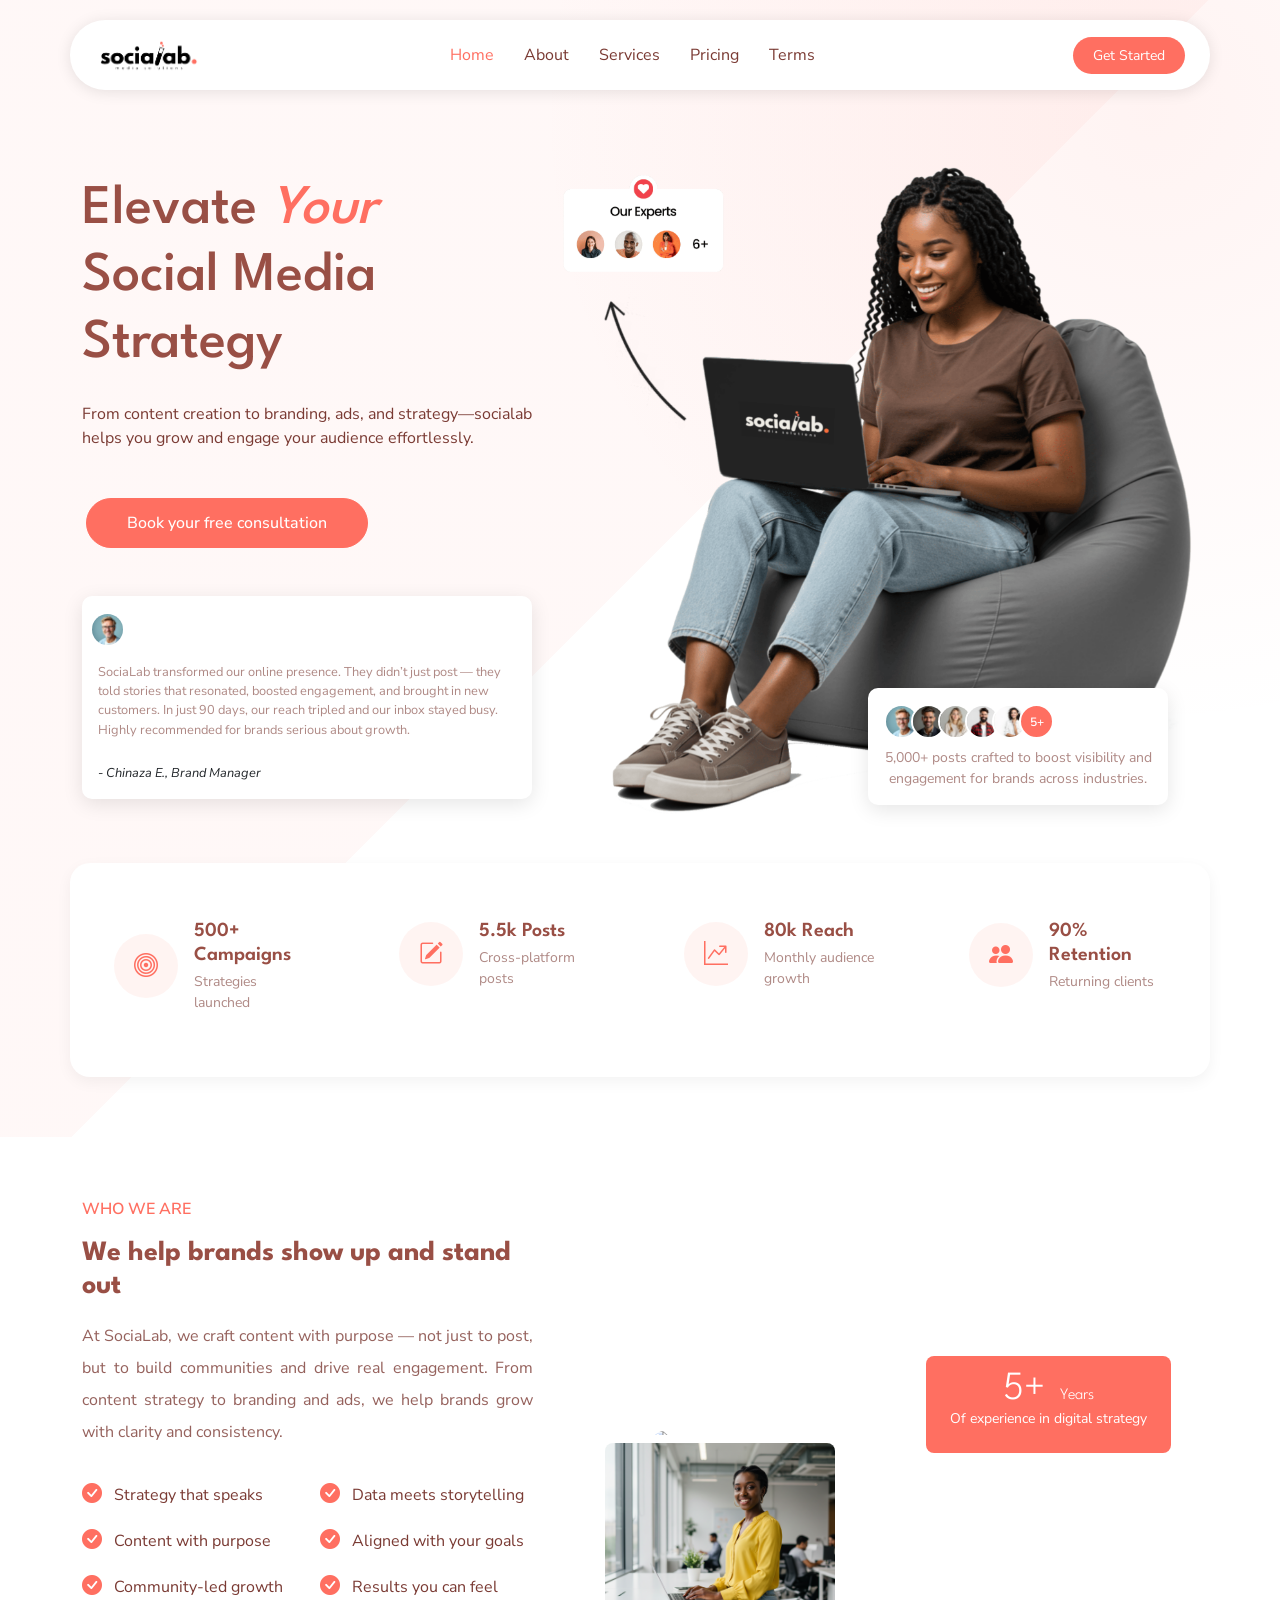
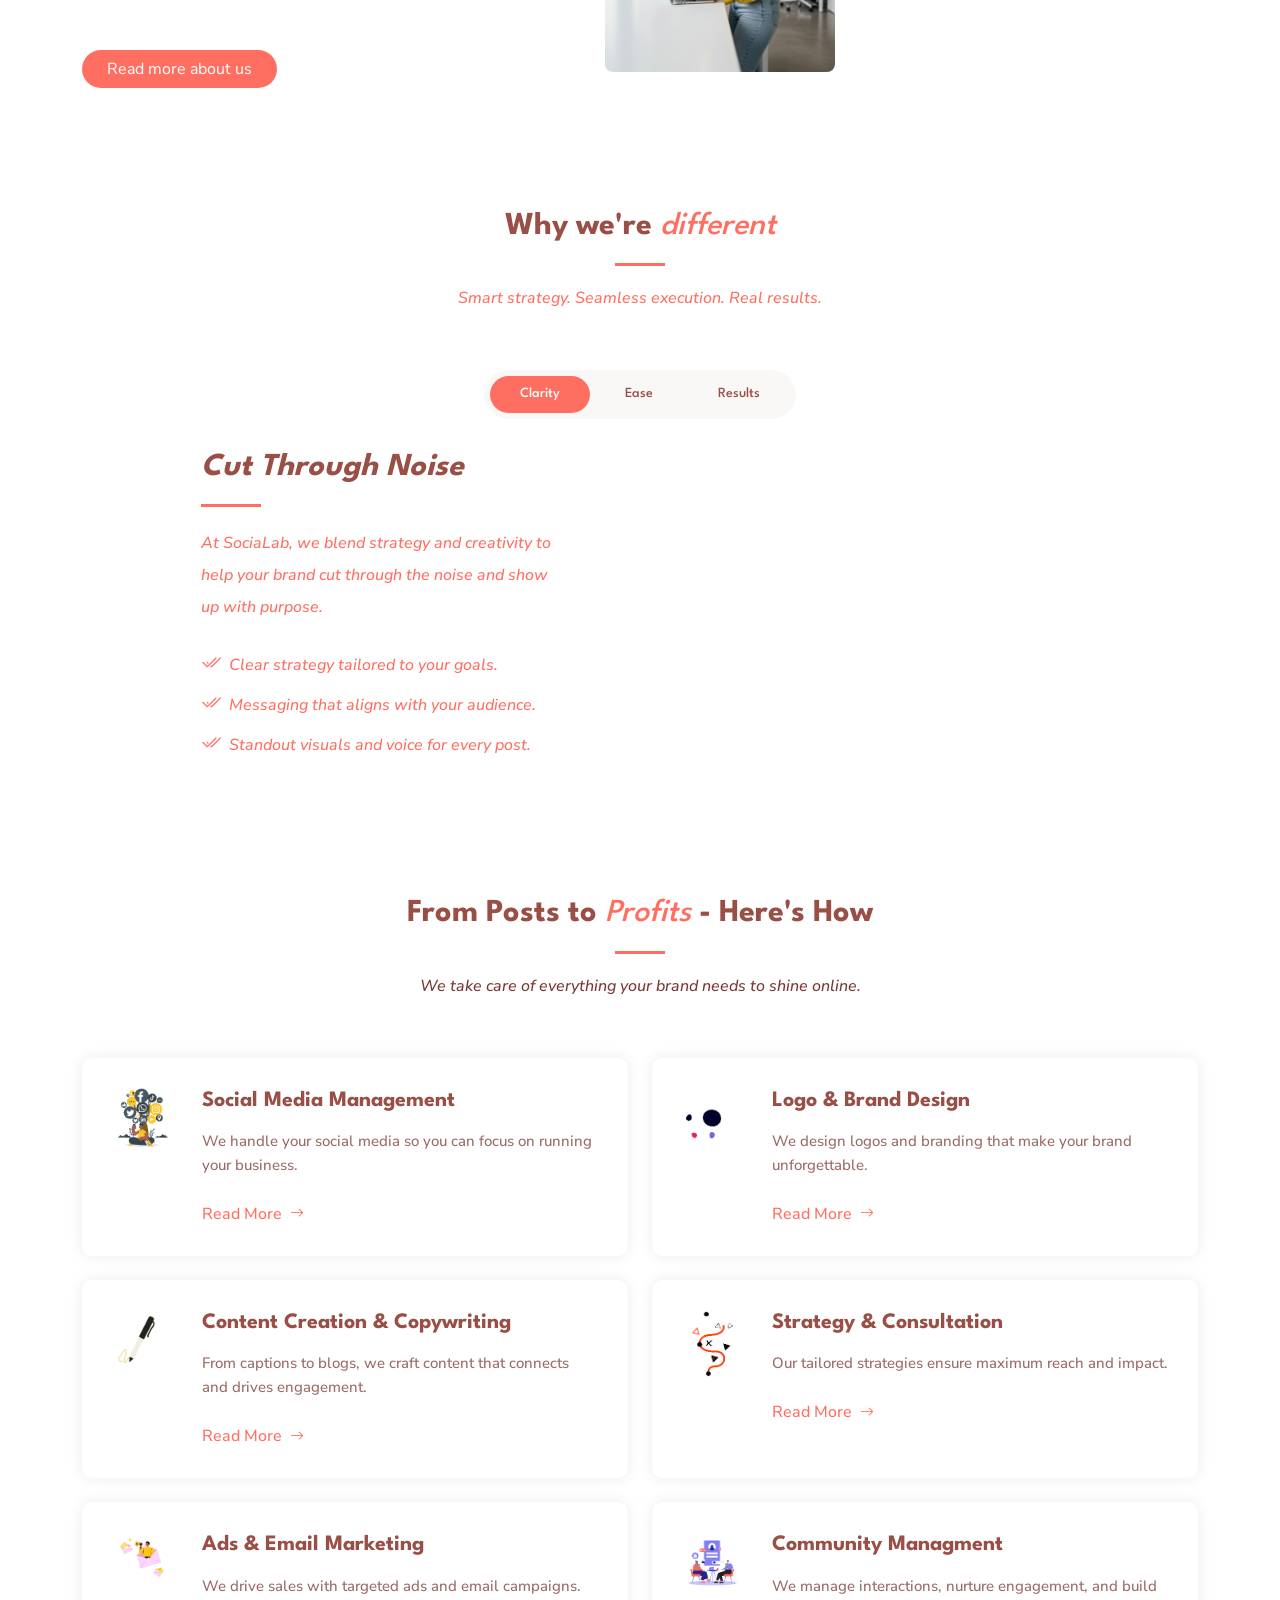
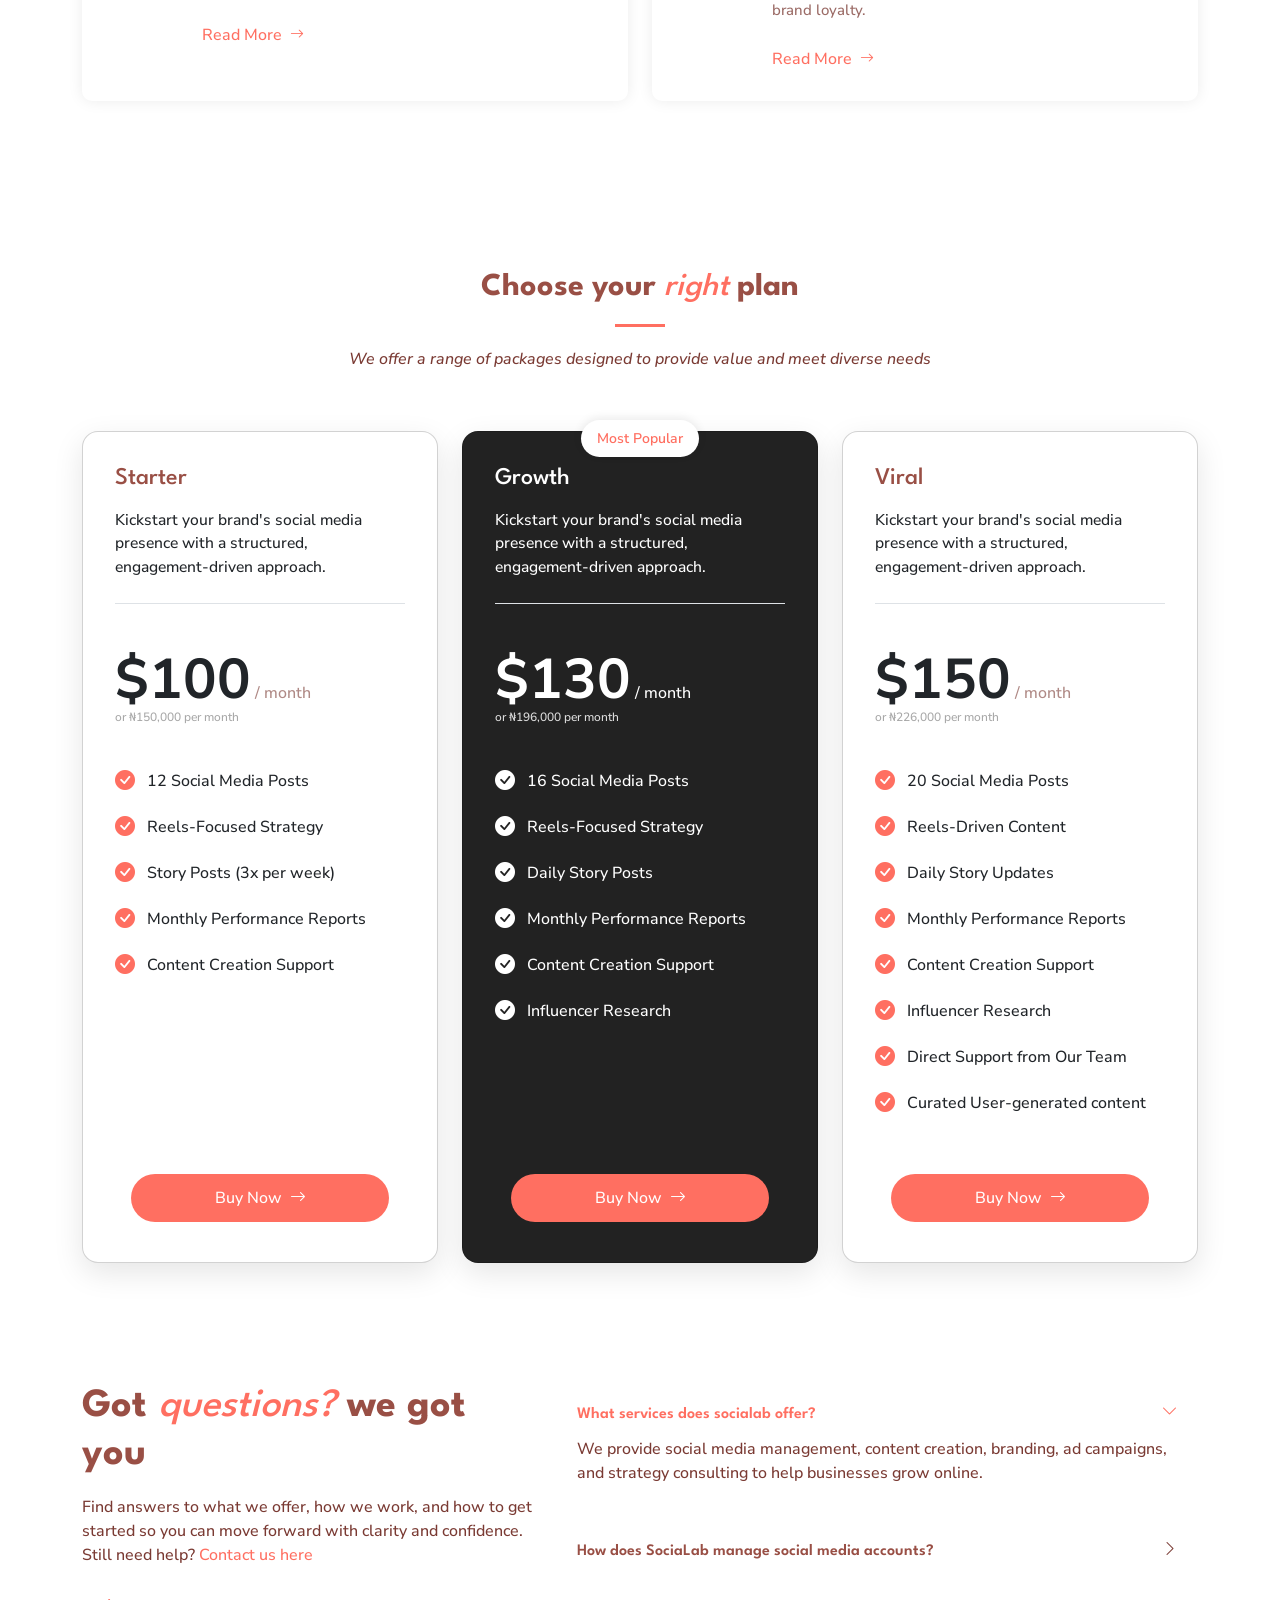
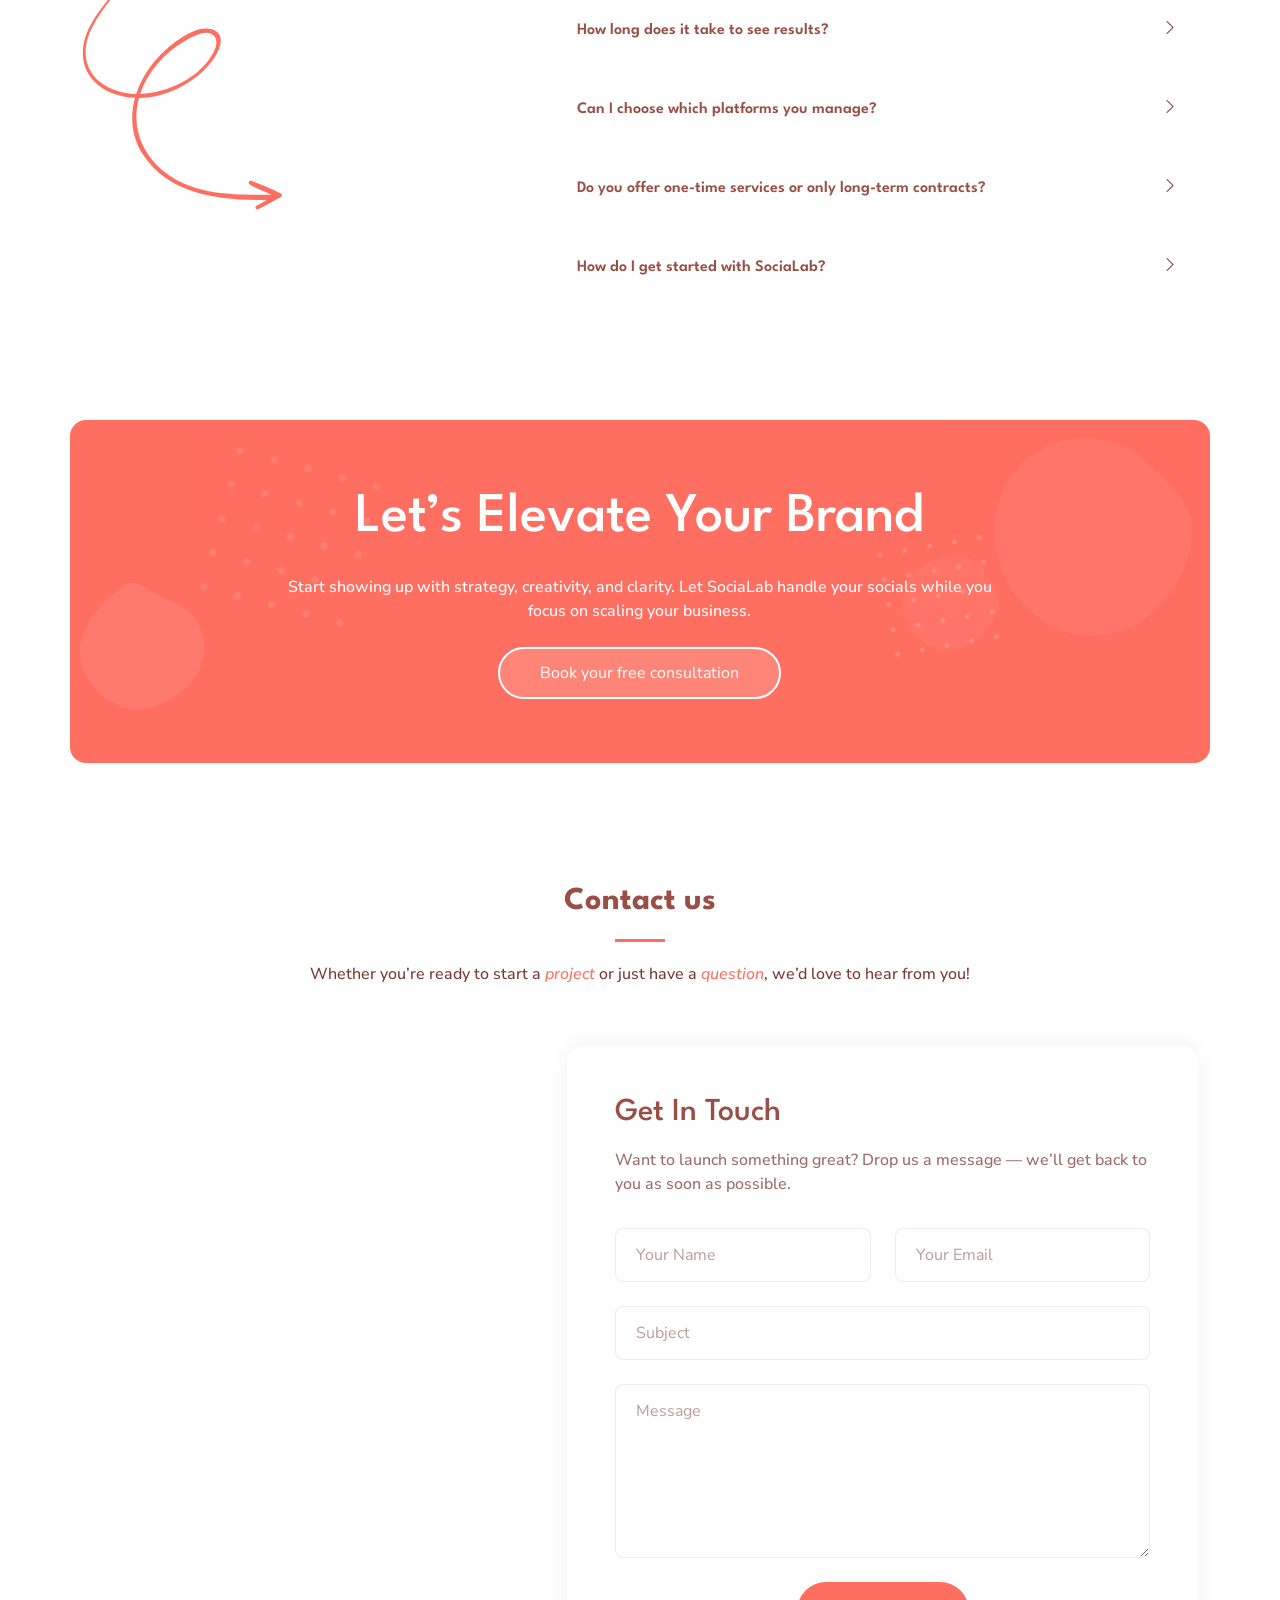
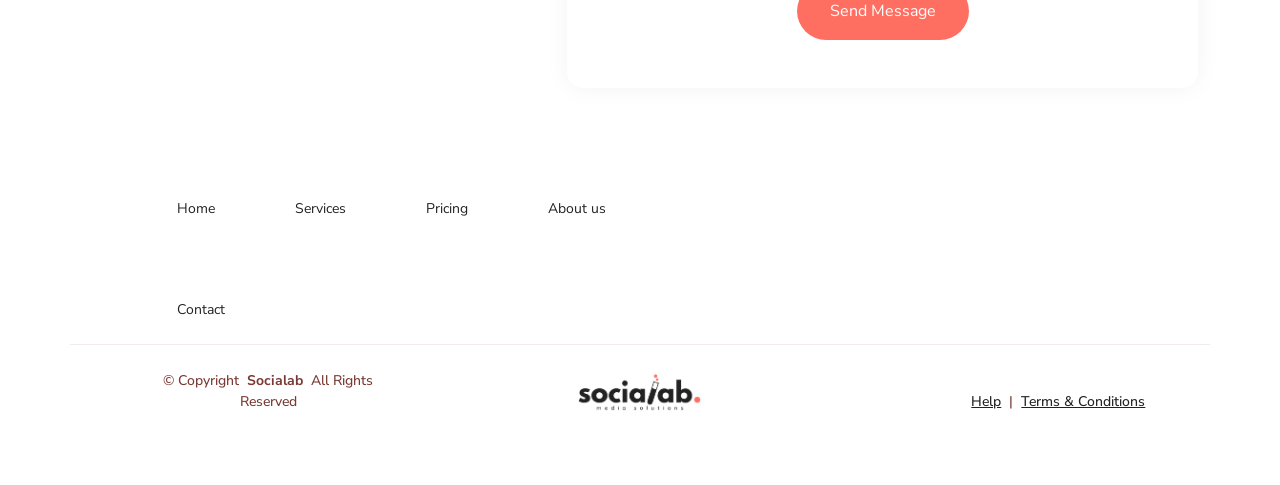
==== commit f1d87fab: "Update index.html" ====
--- a/index.html
+++ b/index.html
@@ -30,6 +30,16 @@
   <link href="assets/css/main.css" rel="stylesheet">
   <script src="https://kit.fontawesome.com/4f82f7d87a.js" crossorigin="anonymous"></script>
   <script src="https://unpkg.com/@dotlottie/player-component@2.7.12/dist/dotlottie-player.mjs" type="module"></script>
+
+  <script type="application/ld+json">
+    {
+      "@context": "https://schema.org",
+      "@type": "Organization",
+      "name": "Socialab Media Solutions",
+      "url": "https://www.socialabng.com",
+      "logo": "https://www.socialabng.com/assets/img/opengraph.png"
+    }
+  </script>
 </head>
 
 <body class="index-page">
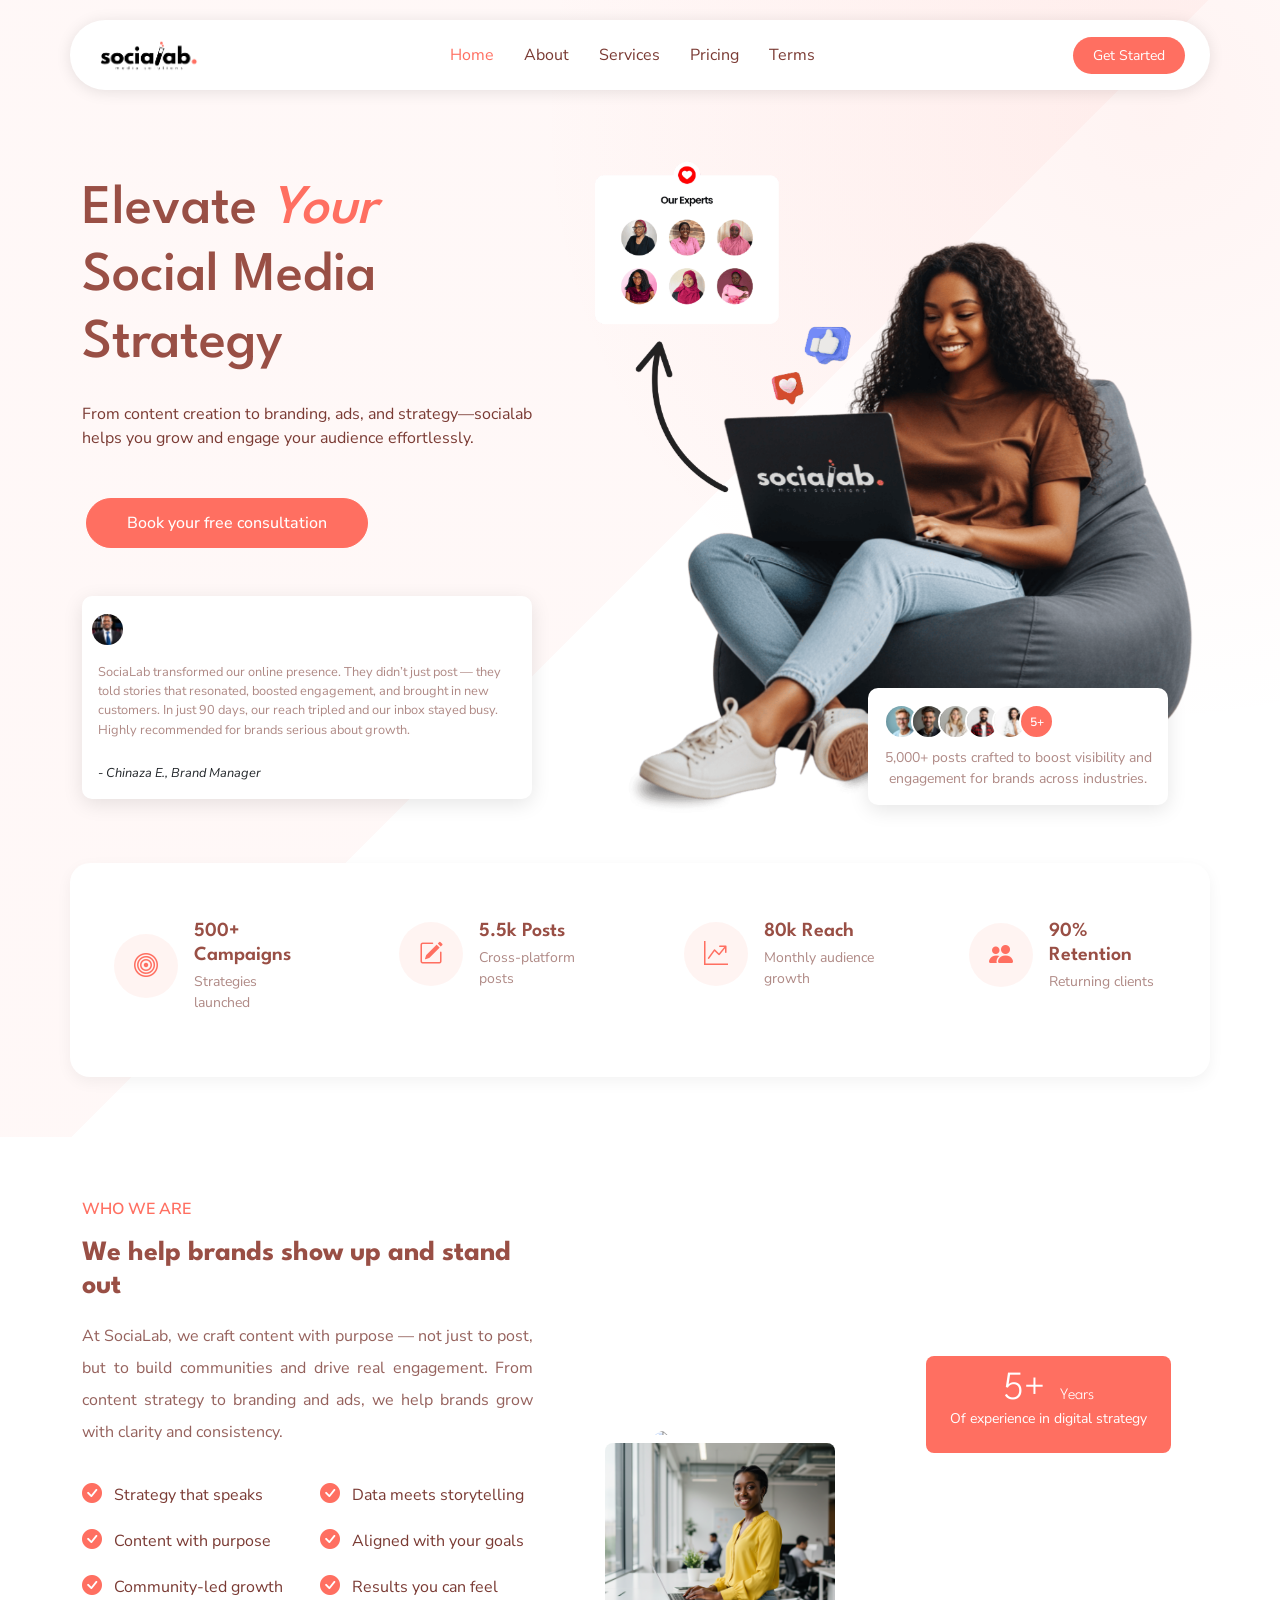
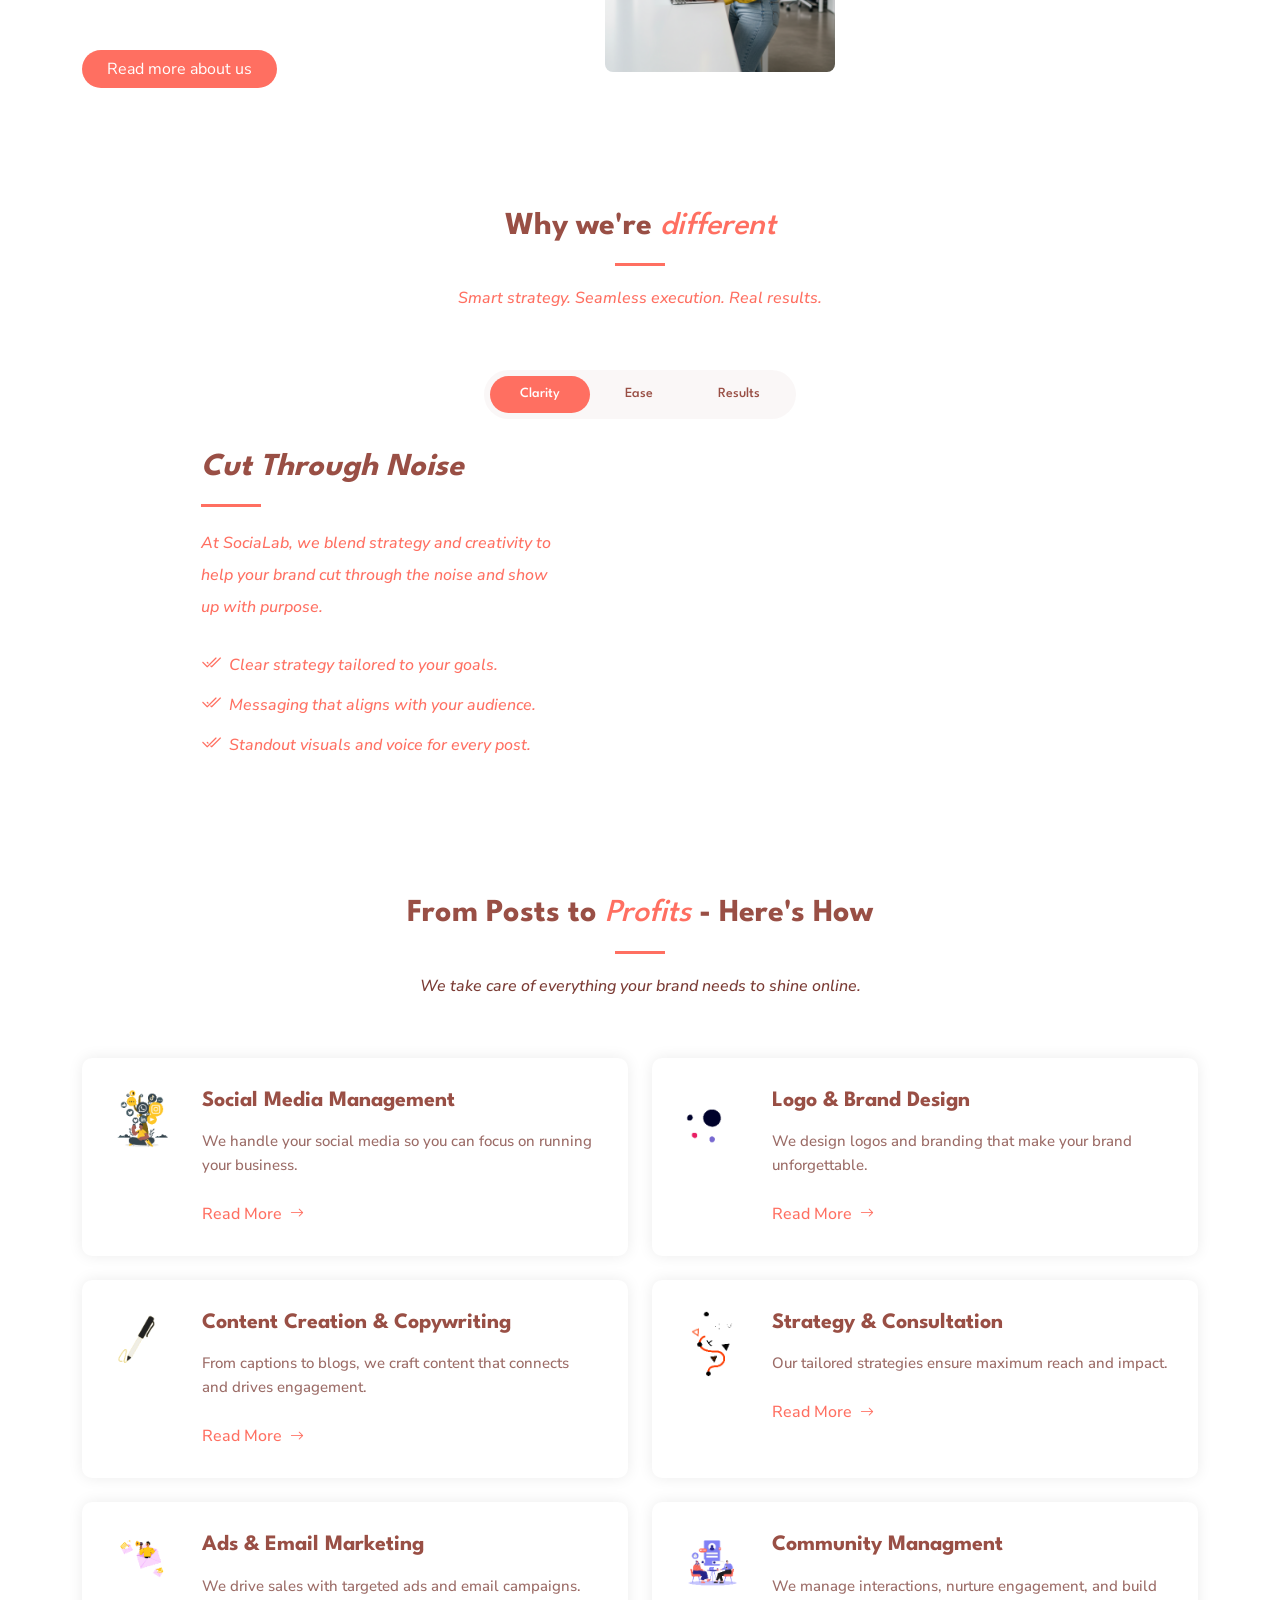
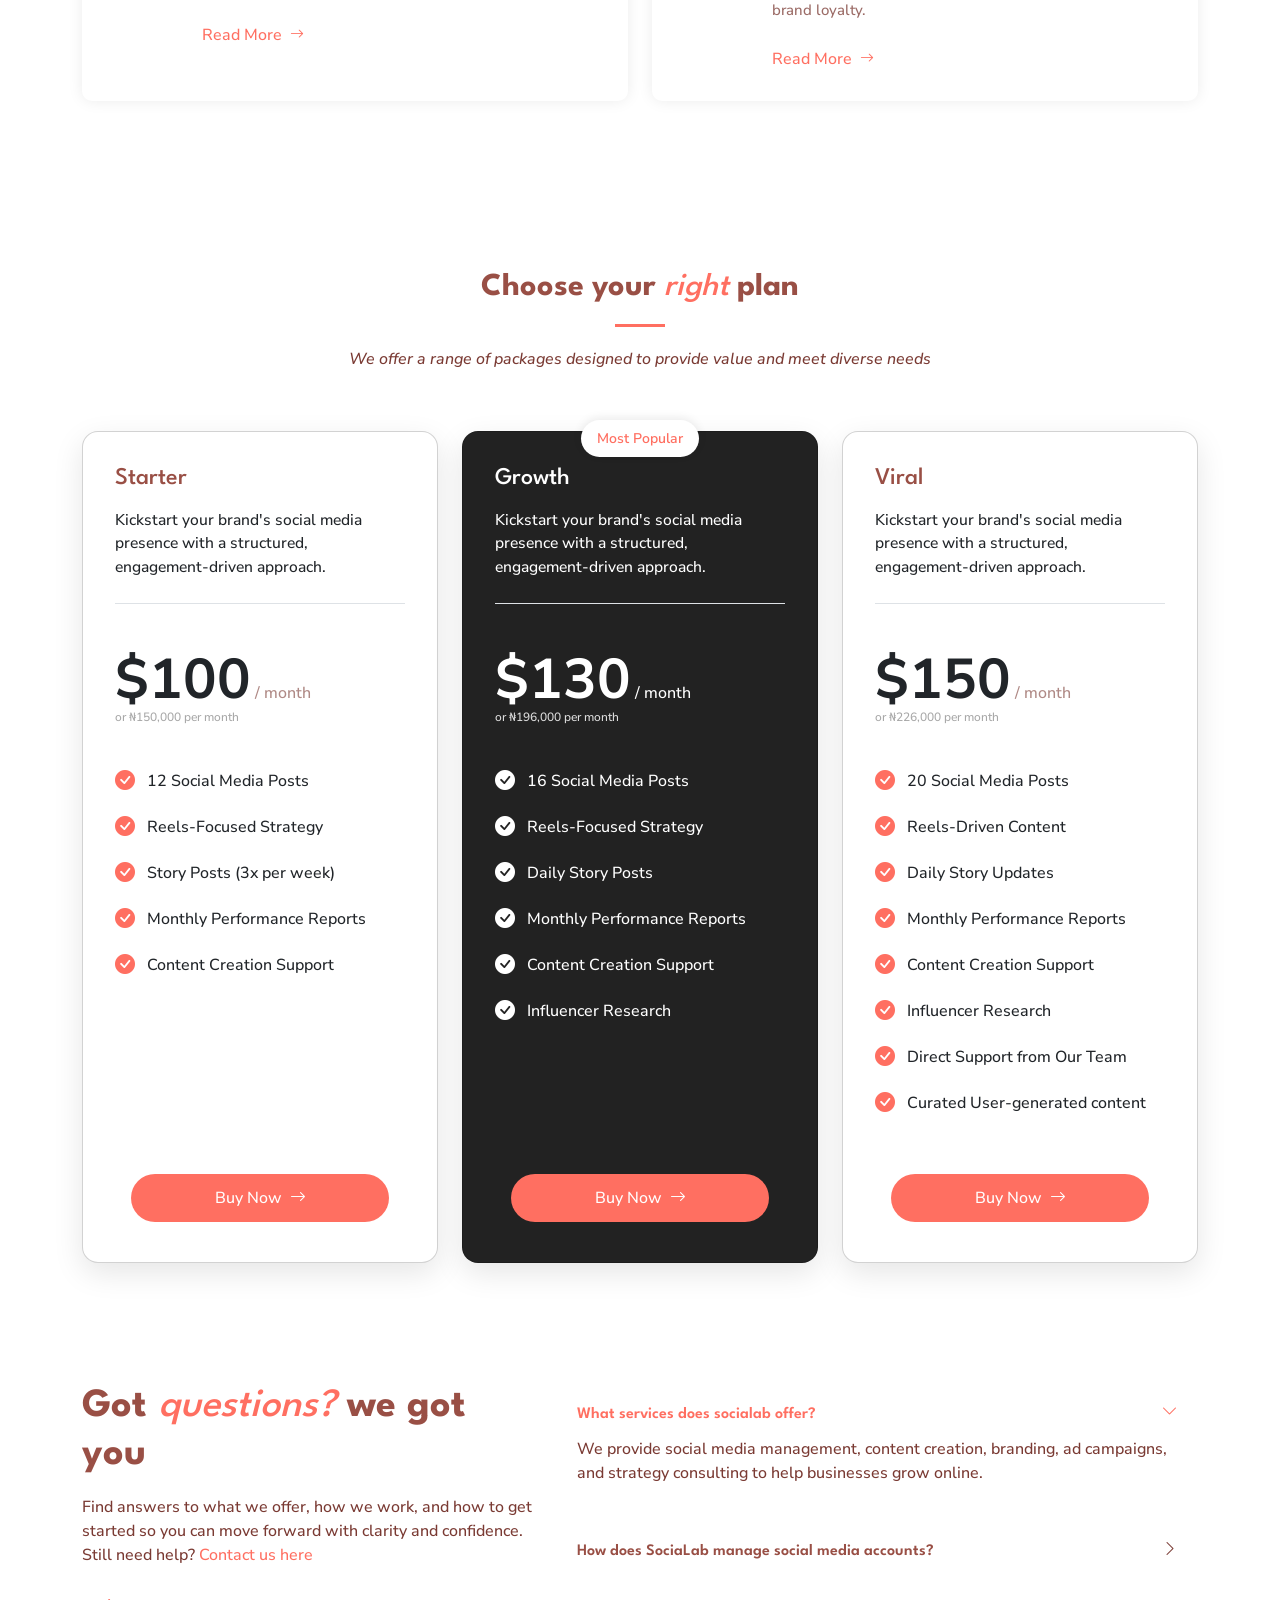
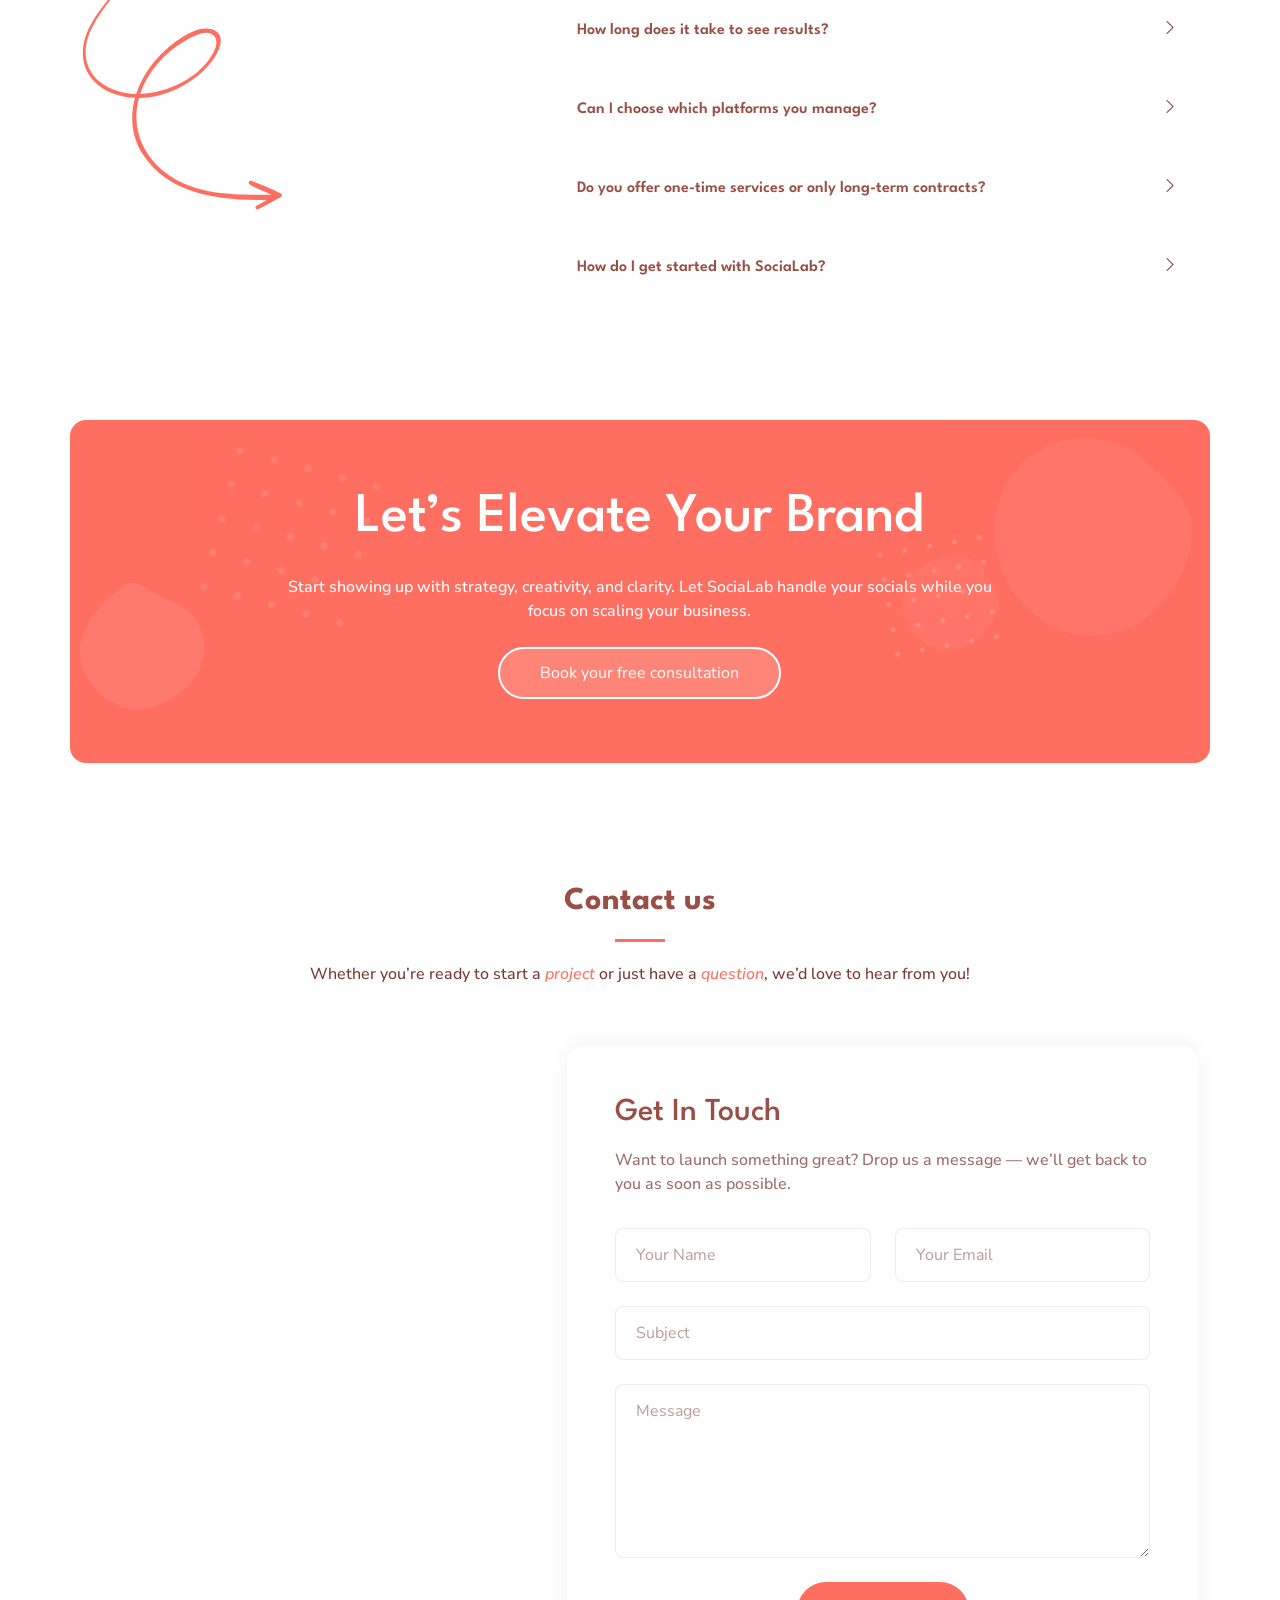
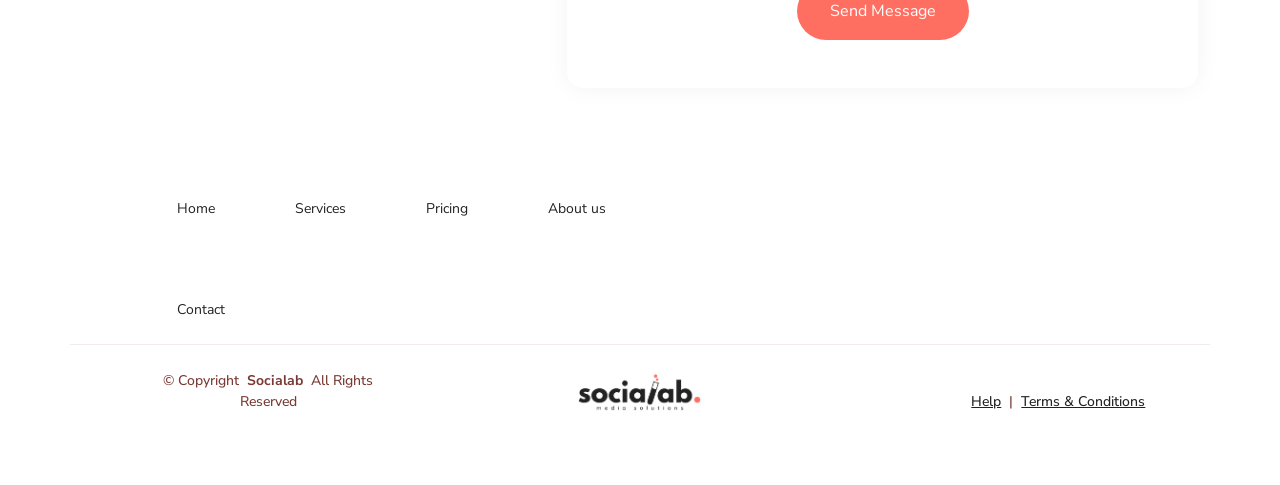
==== commit b761a3f4: "Update index.html" ====
--- a/index.html
+++ b/index.html
@@ -97,7 +97,7 @@
 
               <div class="customers-badge2 mt-5 d-none d-md-block">
                 <div class="customer-avatars2">
-                  <img src="assets/img/avatar-1.webp" alt="Customer 1" class="avatar2">
+                  <img src="assets/img/chinaza.png" alt="Customer 1" class="avatar2">
                 </div>
                 <p class="mb-0 mt-3">SociaLab transformed our online presence. They didn’t just post — they told stories that resonated, boosted engagement, and brought in new customers. In just 90 days, our reach tripled and our inbox stayed busy. Highly recommended for brands serious about growth.</p>
                 <p class="mb-0 mt-4 text-dark">- <i>Chinaza E., Brand Manager</i></p>
@@ -107,7 +107,7 @@
 
           <div class="col-lg-7">
             <div class="hero-image" data-aos="zoom-out" data-aos-delay="300">
-              <img src="assets/img/Our Experts.png" alt="Hero Image" class="img-fluid">
+              <img src="assets/img/Our Hero Image.png" alt="Hero Image" class="img-fluid">
 
               <div class="customers-badge">
                 <div class="customer-avatars">
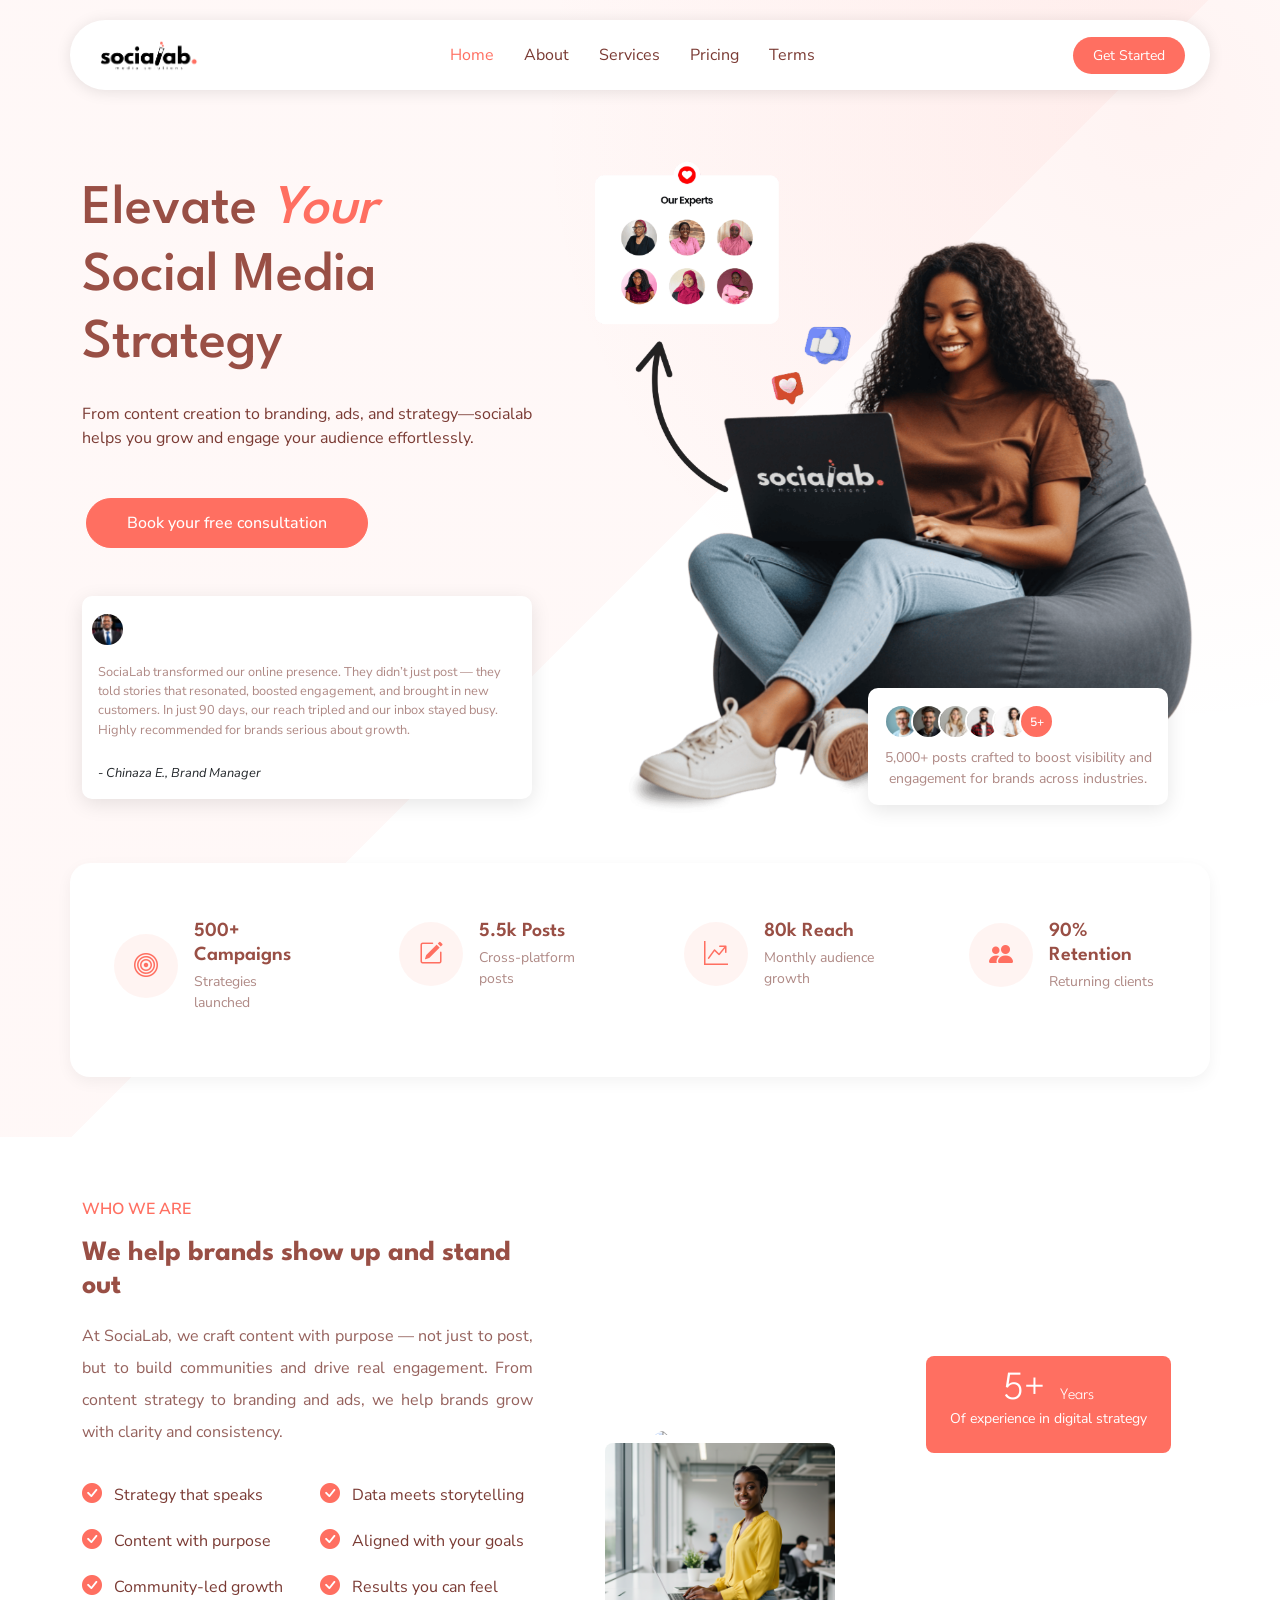
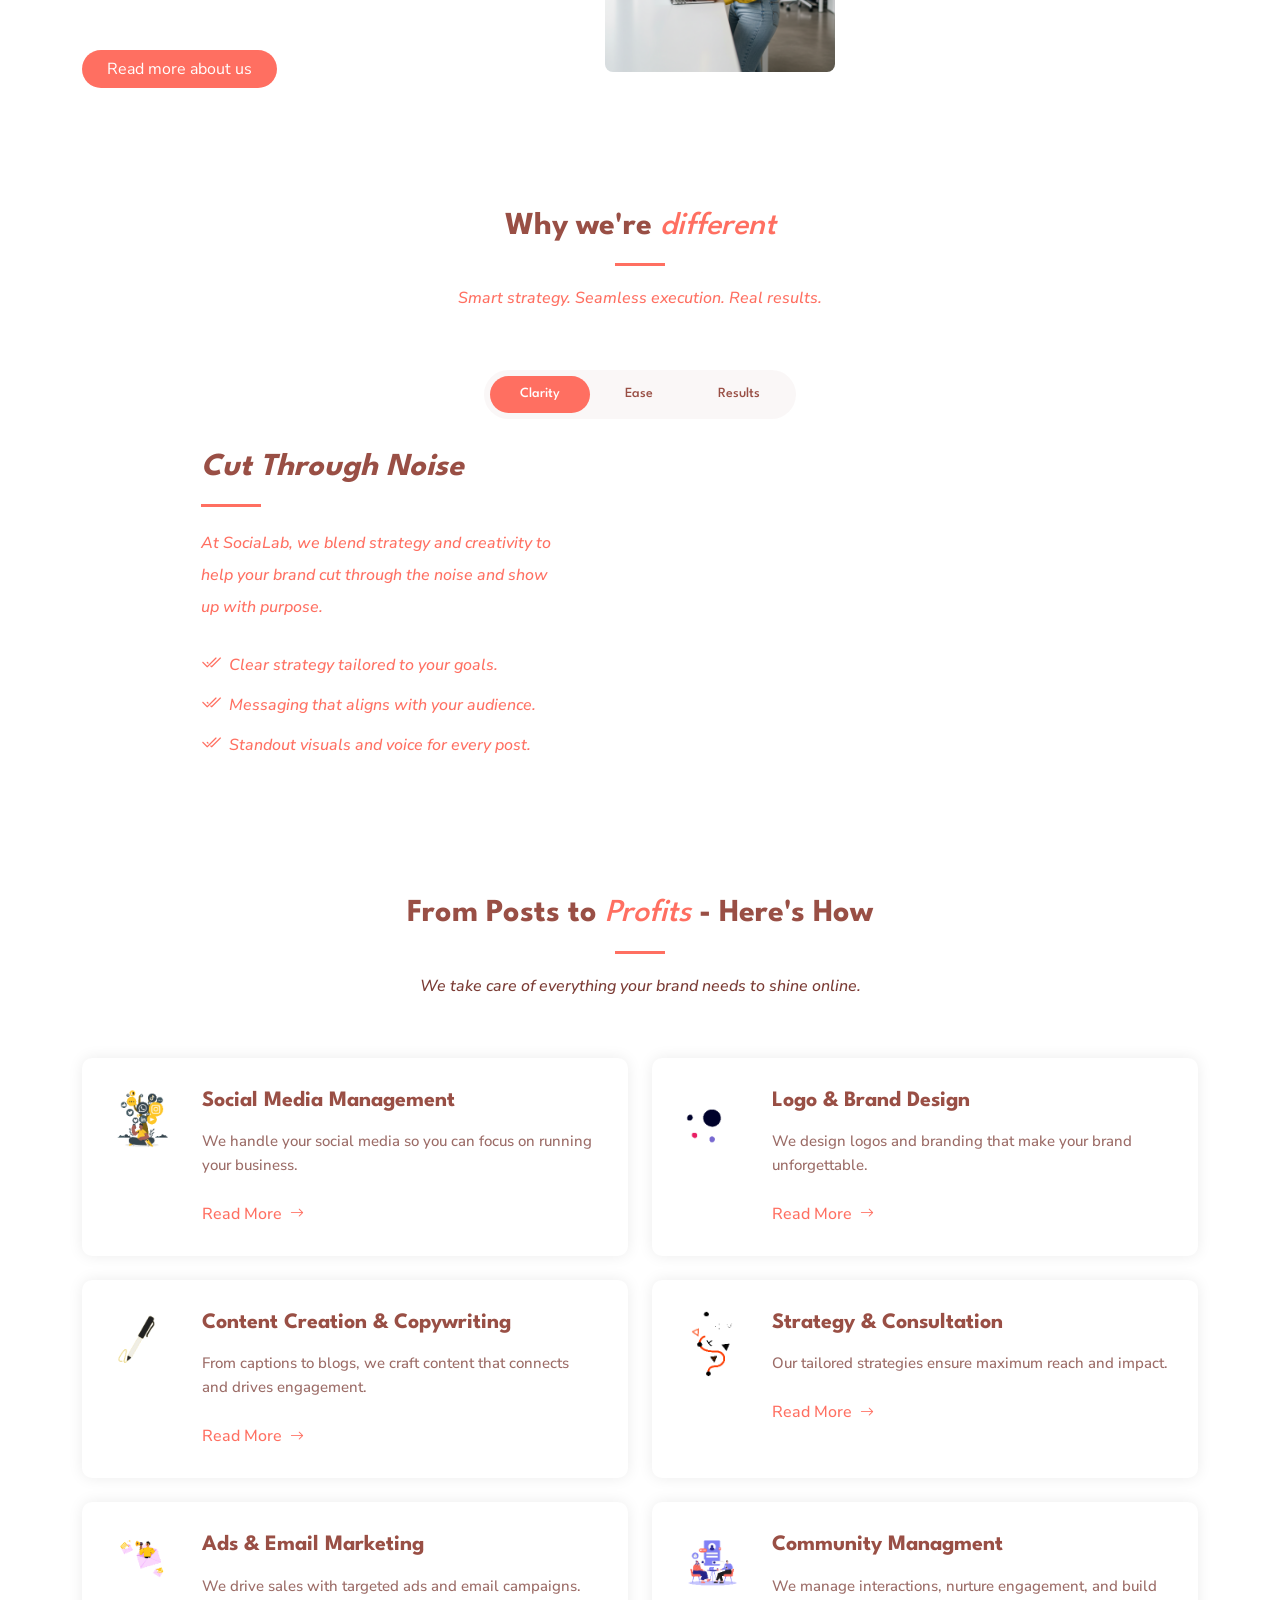
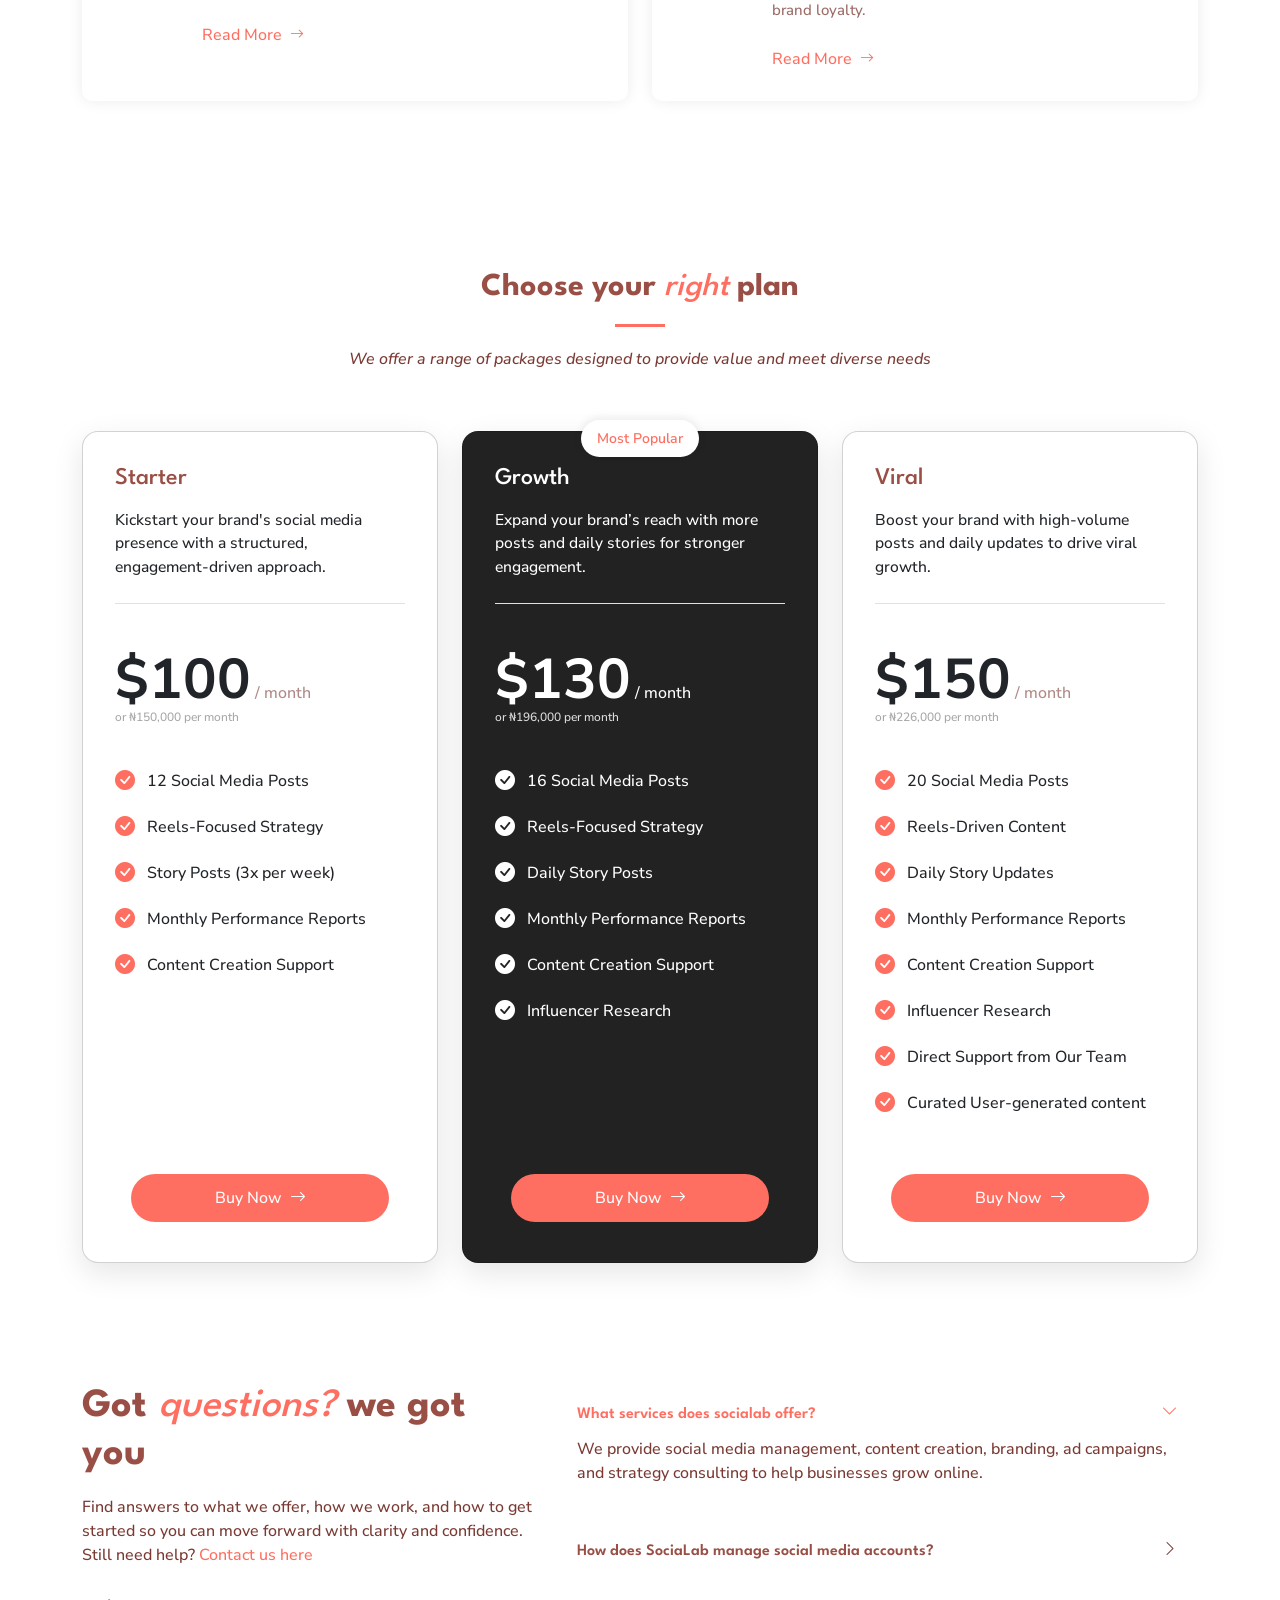
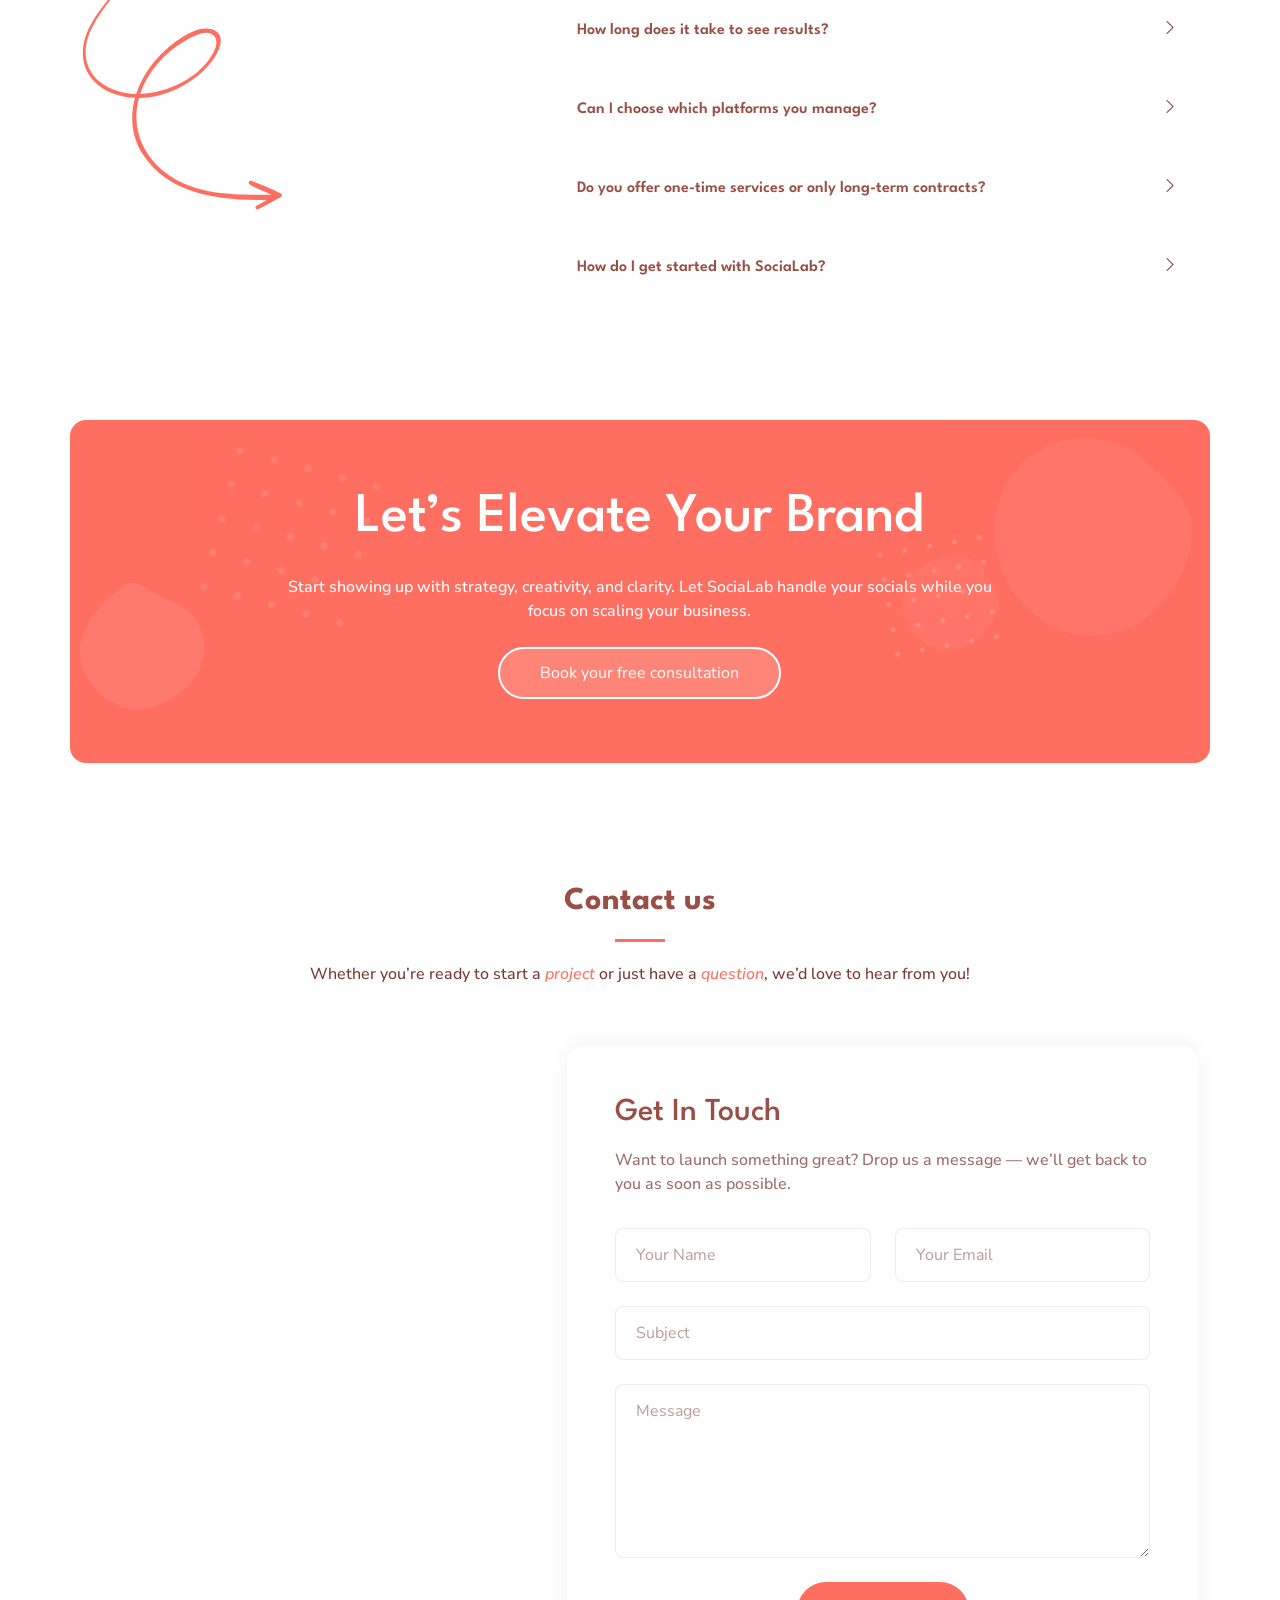
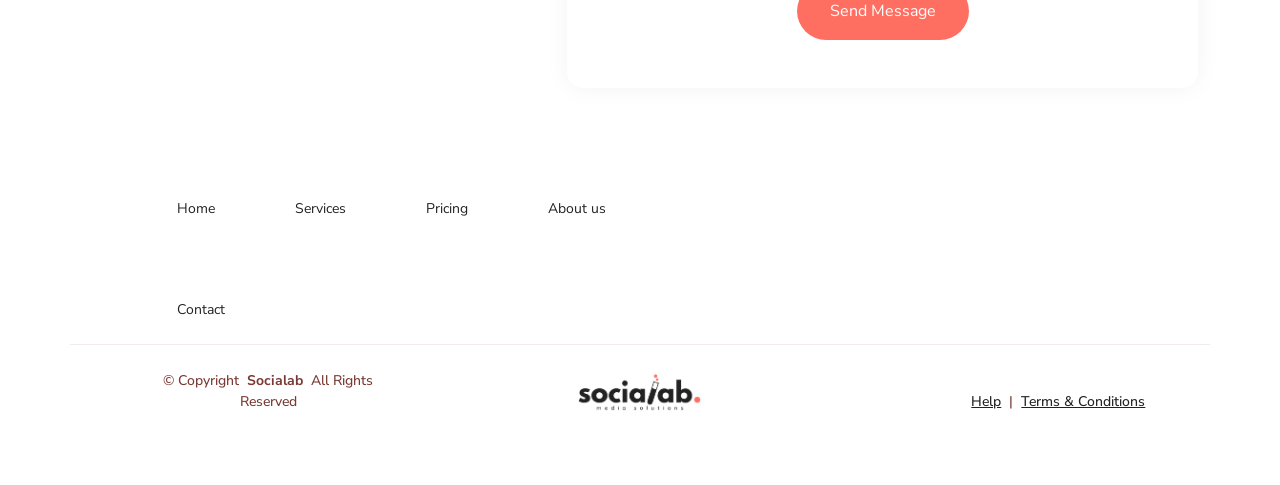
==== commit 28b2c88d: "Update index.html" ====
--- a/index.html
+++ b/index.html
@@ -564,7 +564,7 @@
               <div class="pricing-card card popular">
                 <div class="popular-badge">Most Popular</div>
                 <h3 class="fw-medium">Growth</h3>
-                <p class="description border-bottom pb-4">Kickstart your brand's social media presence with a structured, engagement-driven approach.</p>
+                <p class="description border-bottom pb-4">Expand your brand’s reach with more posts and daily stories for stronger engagement.</p>
               
                 <div class="price mt-3">
                   <span class="amount">$130</span>
@@ -612,7 +612,7 @@
             <div class="col-lg-4 fst-normal" data-aos="fade-up" data-aos-delay="300">
               <div class="pricing-card card">
                 <h3 class="fw-medium">Viral</h3>
-                <p class="description border-bottom pb-4">Kickstart your brand's social media presence with a structured, engagement-driven approach.</p>
+                <p class="description border-bottom pb-4">Boost your brand with high-volume posts and daily updates to drive viral growth.</p>
         
                 <div class="price mt-3">
                   <span class="amount">$150</span>
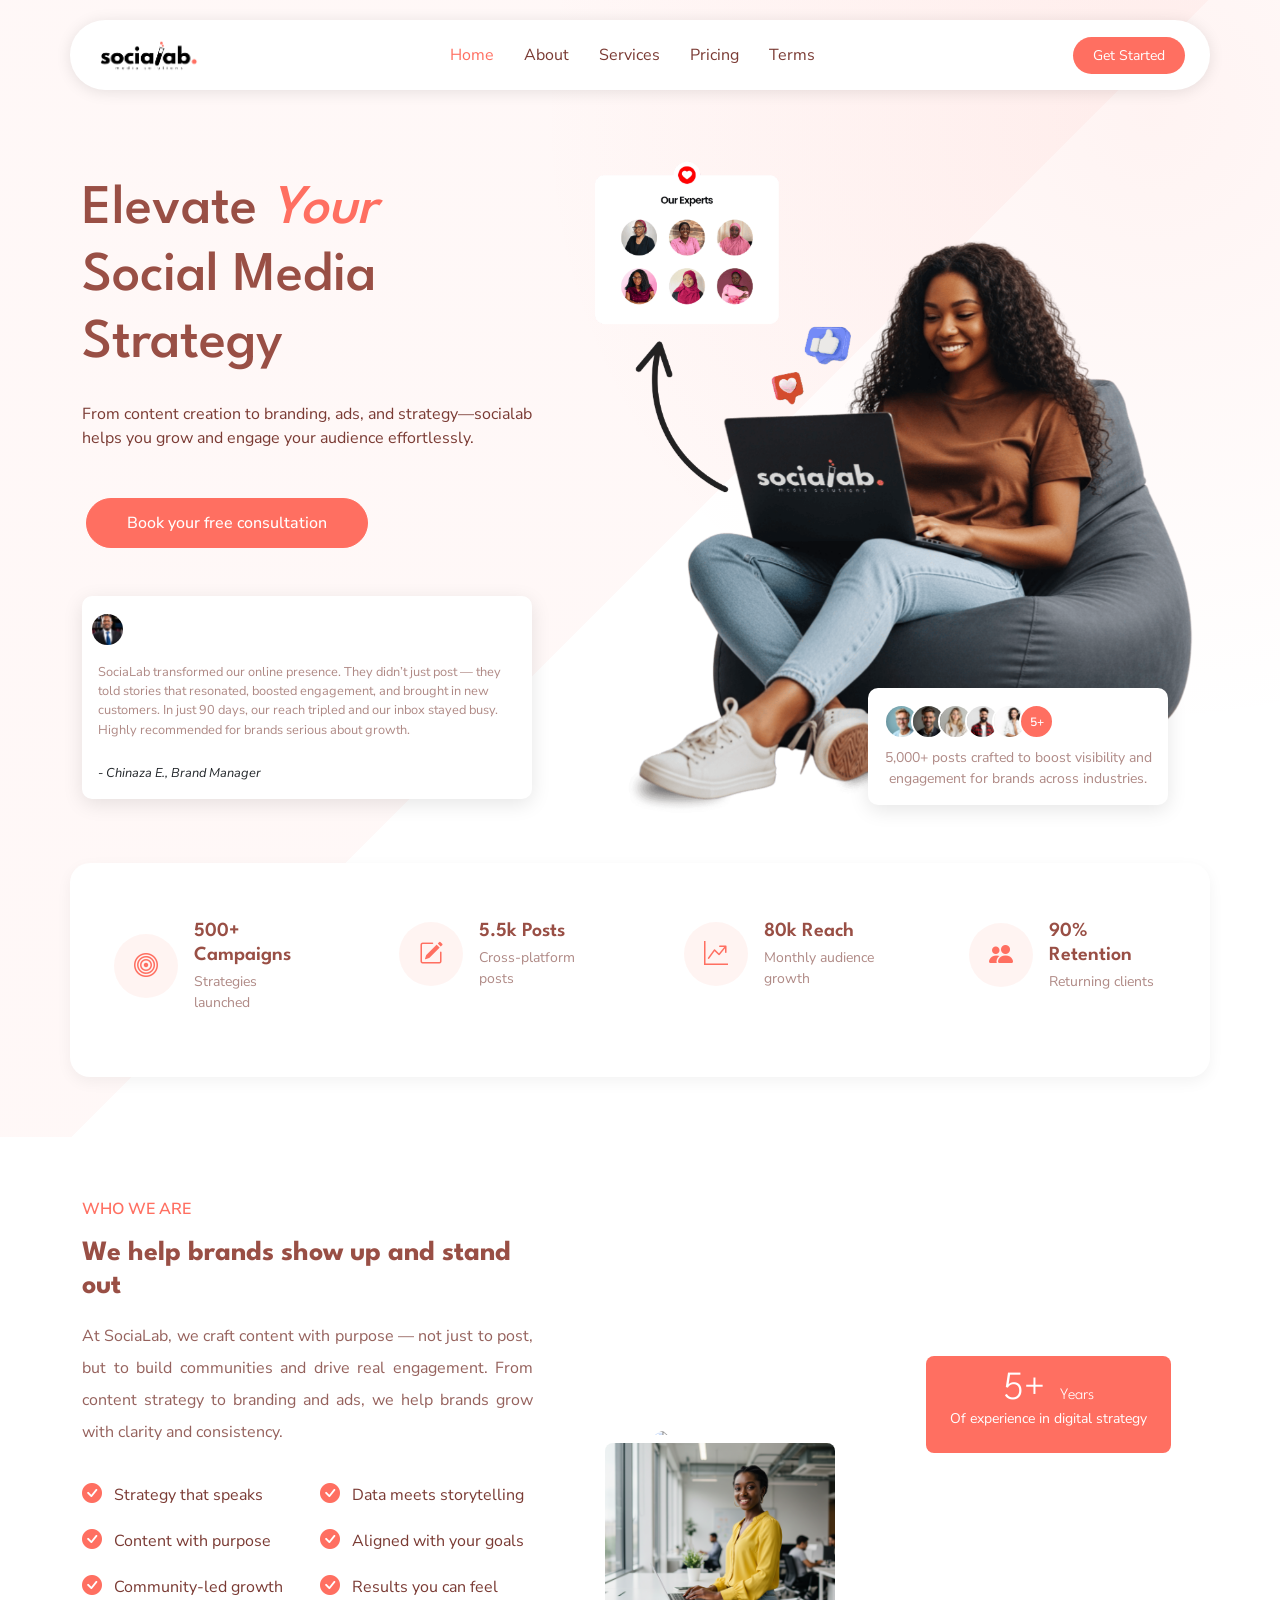
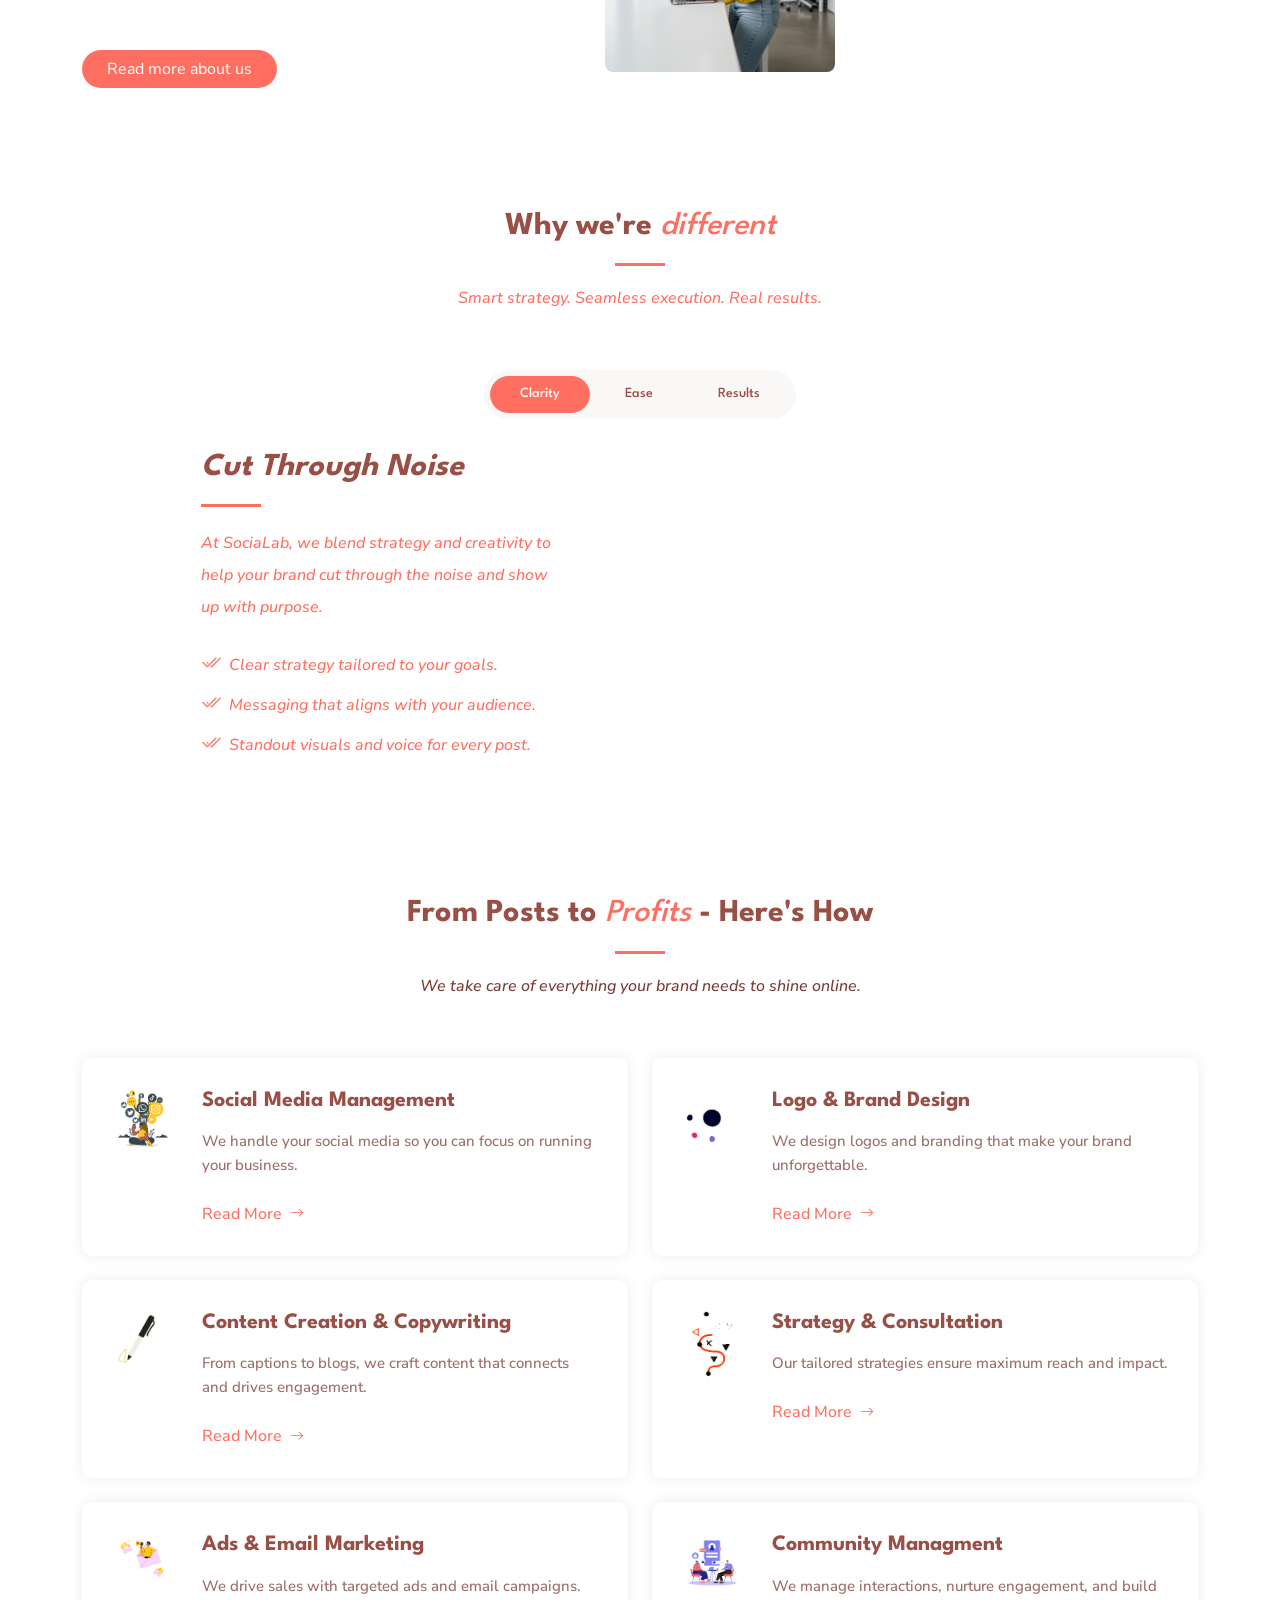
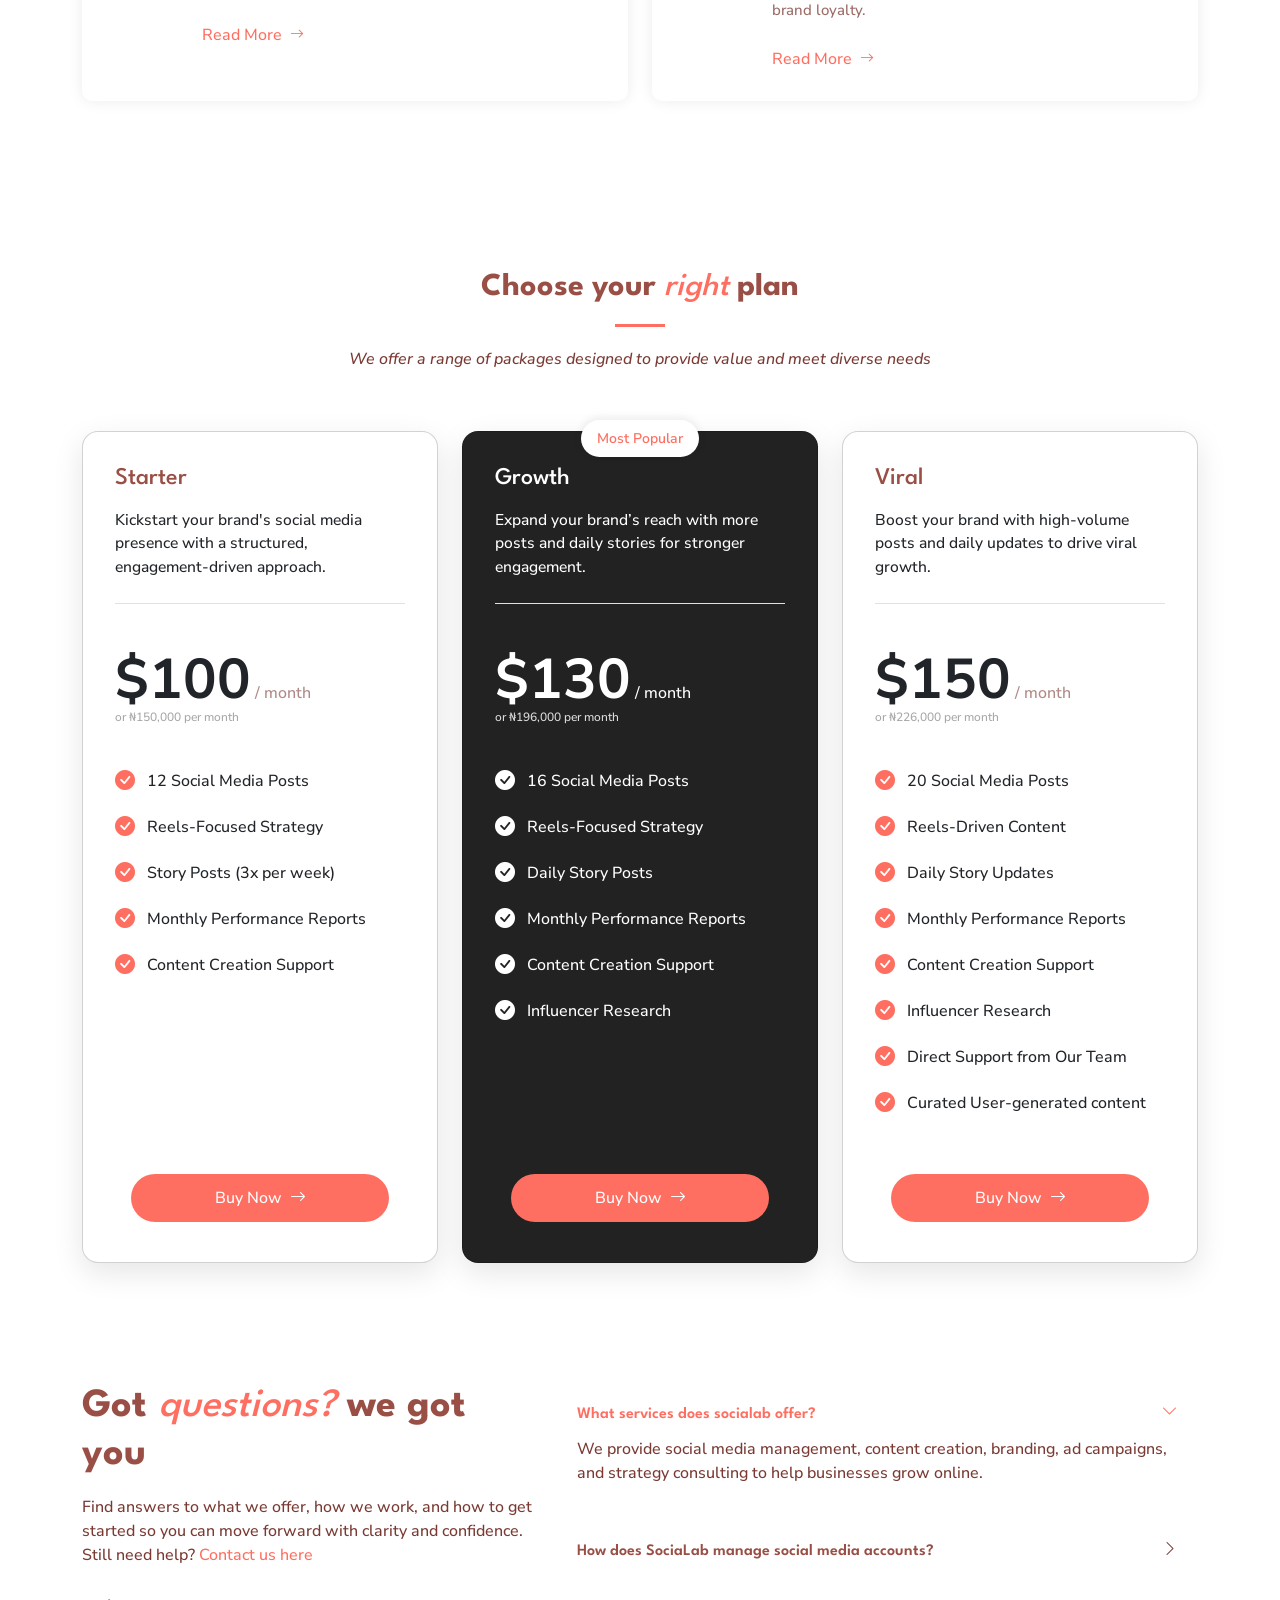
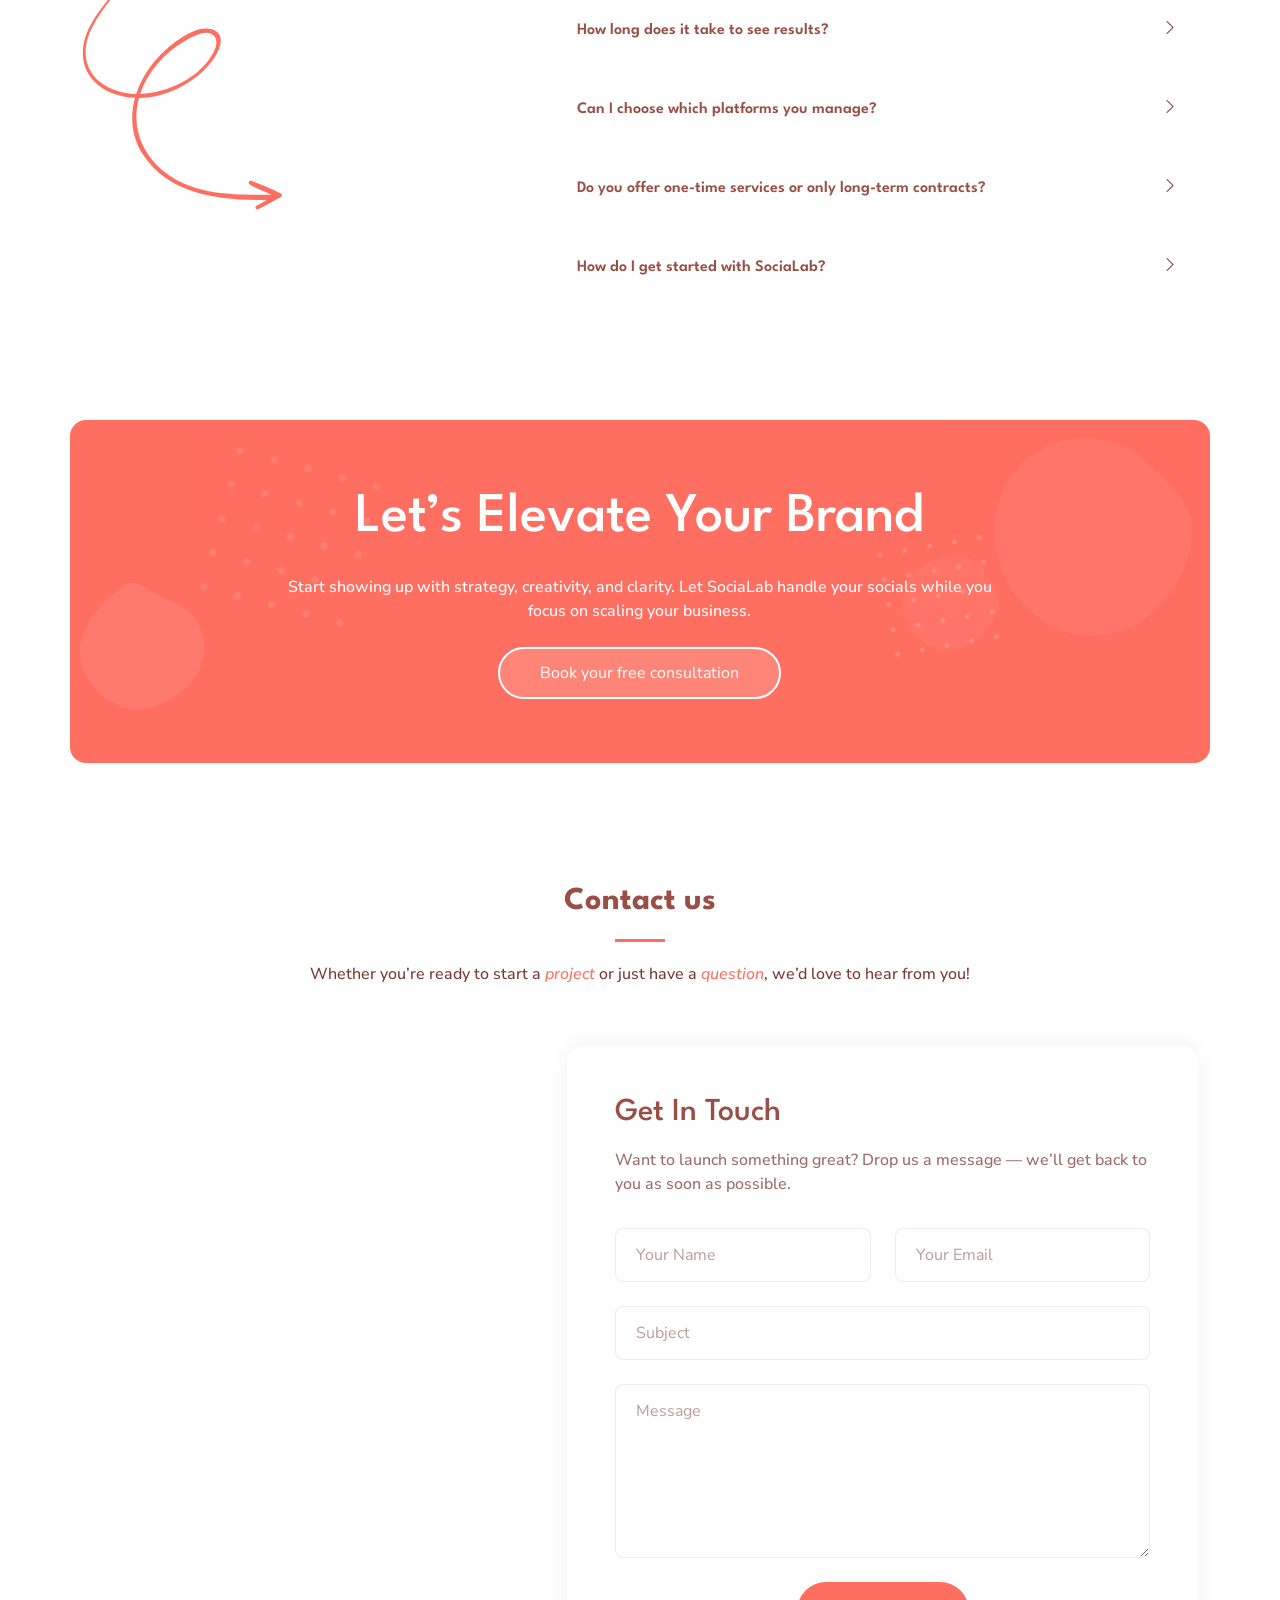
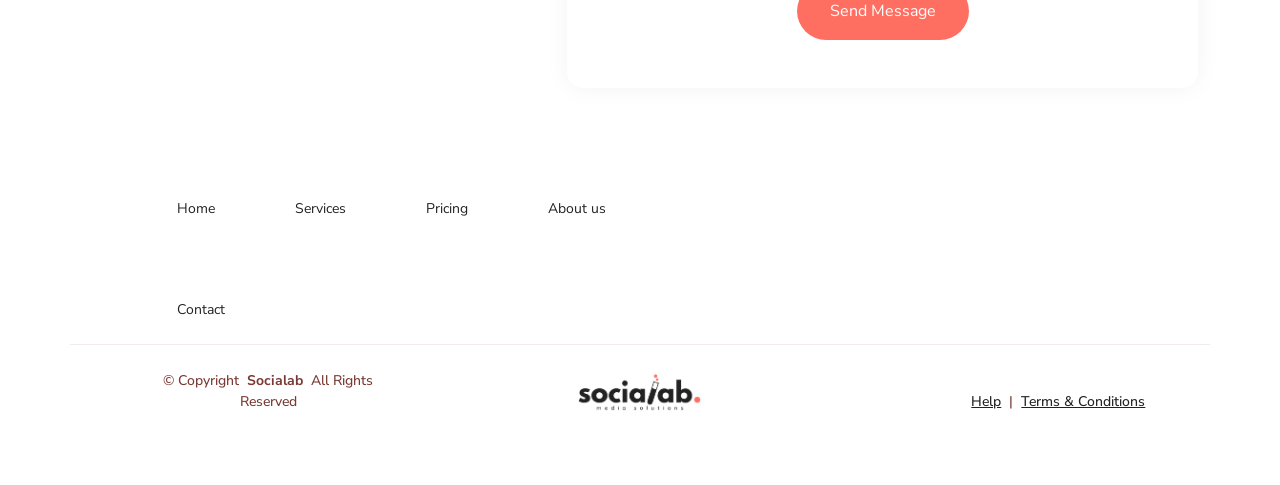
==== commit 077c7bd0: "Update index.html" ====
--- a/index.html
+++ b/index.html
@@ -9,8 +9,8 @@
   <meta name="keywords" content="socialab, socialabng, socialab media, digital marketing, social media management, logo design, brand design, content creation, content writing, email marketing, ads management, community management, marketing consultation, Socialab Media Solutions">
   <meta property="og:title" content="Socialab Media Solutions – Your Digital Growth Partner">
   <meta property="og:description" content="Grow your brand with expert social media, content, and branding services from Socialab. Let’s build your online presence together.">
-  <meta property="og:image" content="https://yourdomain.com/assets/img/socialab-og-image.png">
-  <meta property="og:url" content="https://yourdomain.com">
+  <meta property="og:image" content="https://www.socialabng.com/assets/img/opengraph.png">
+  <meta property="og:url" content="https://www.socialabng.com">
 
   <!-- Favicons -->
   <link rel="apple-touch-icon" sizes="180x180" href="assets/img/favicon/apple-touch-icon.png">
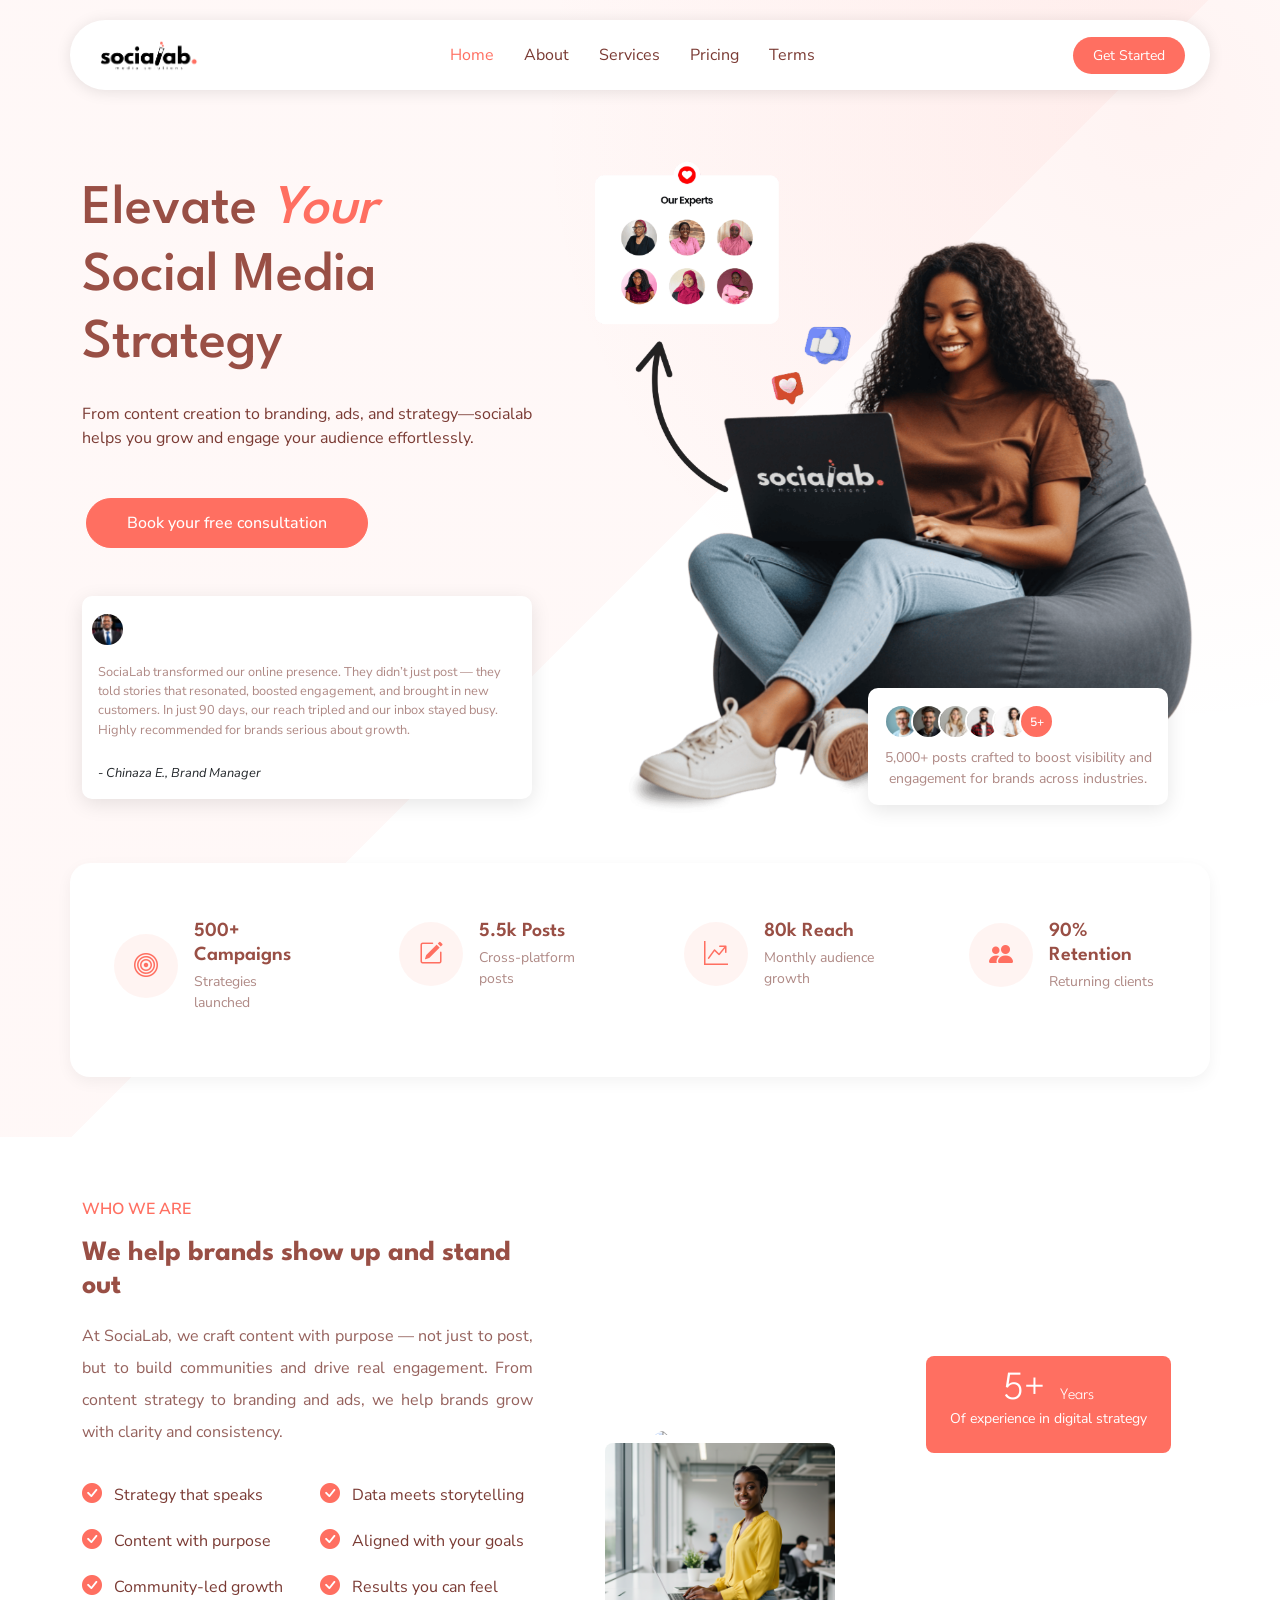
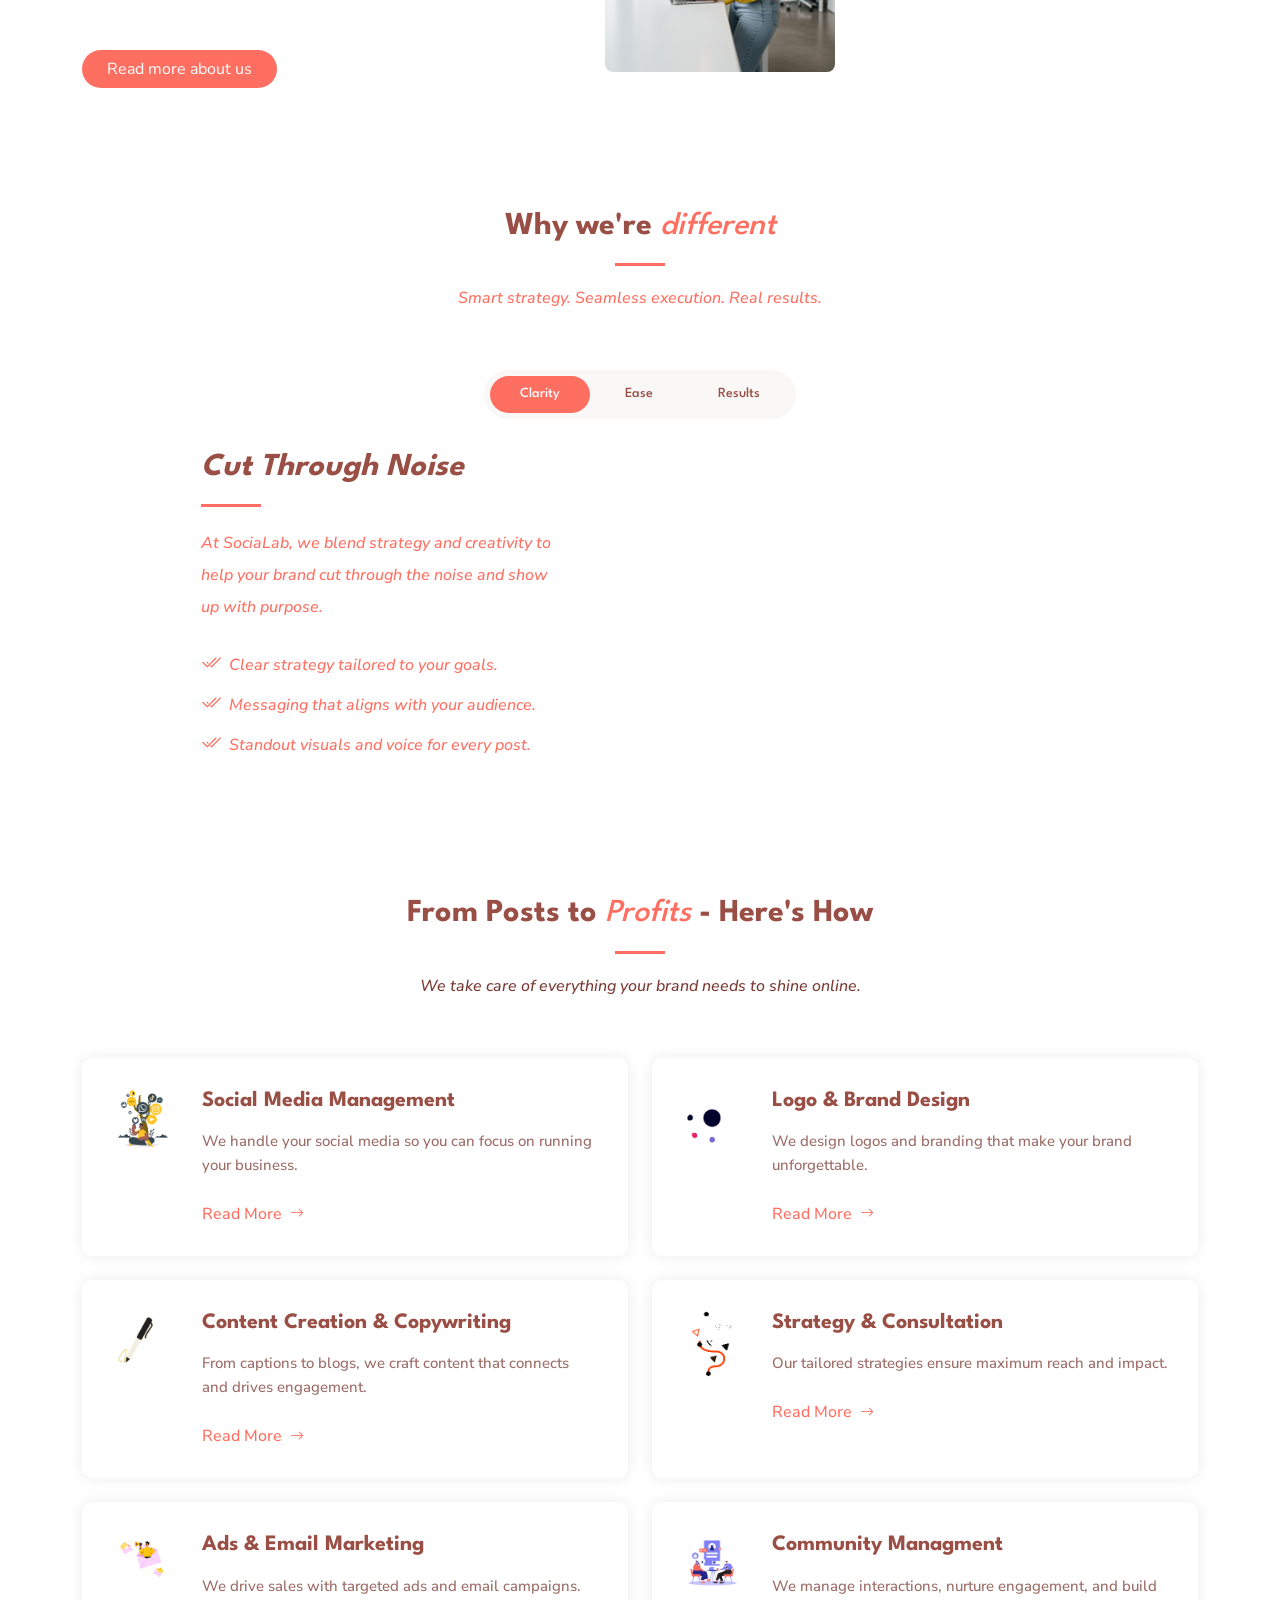
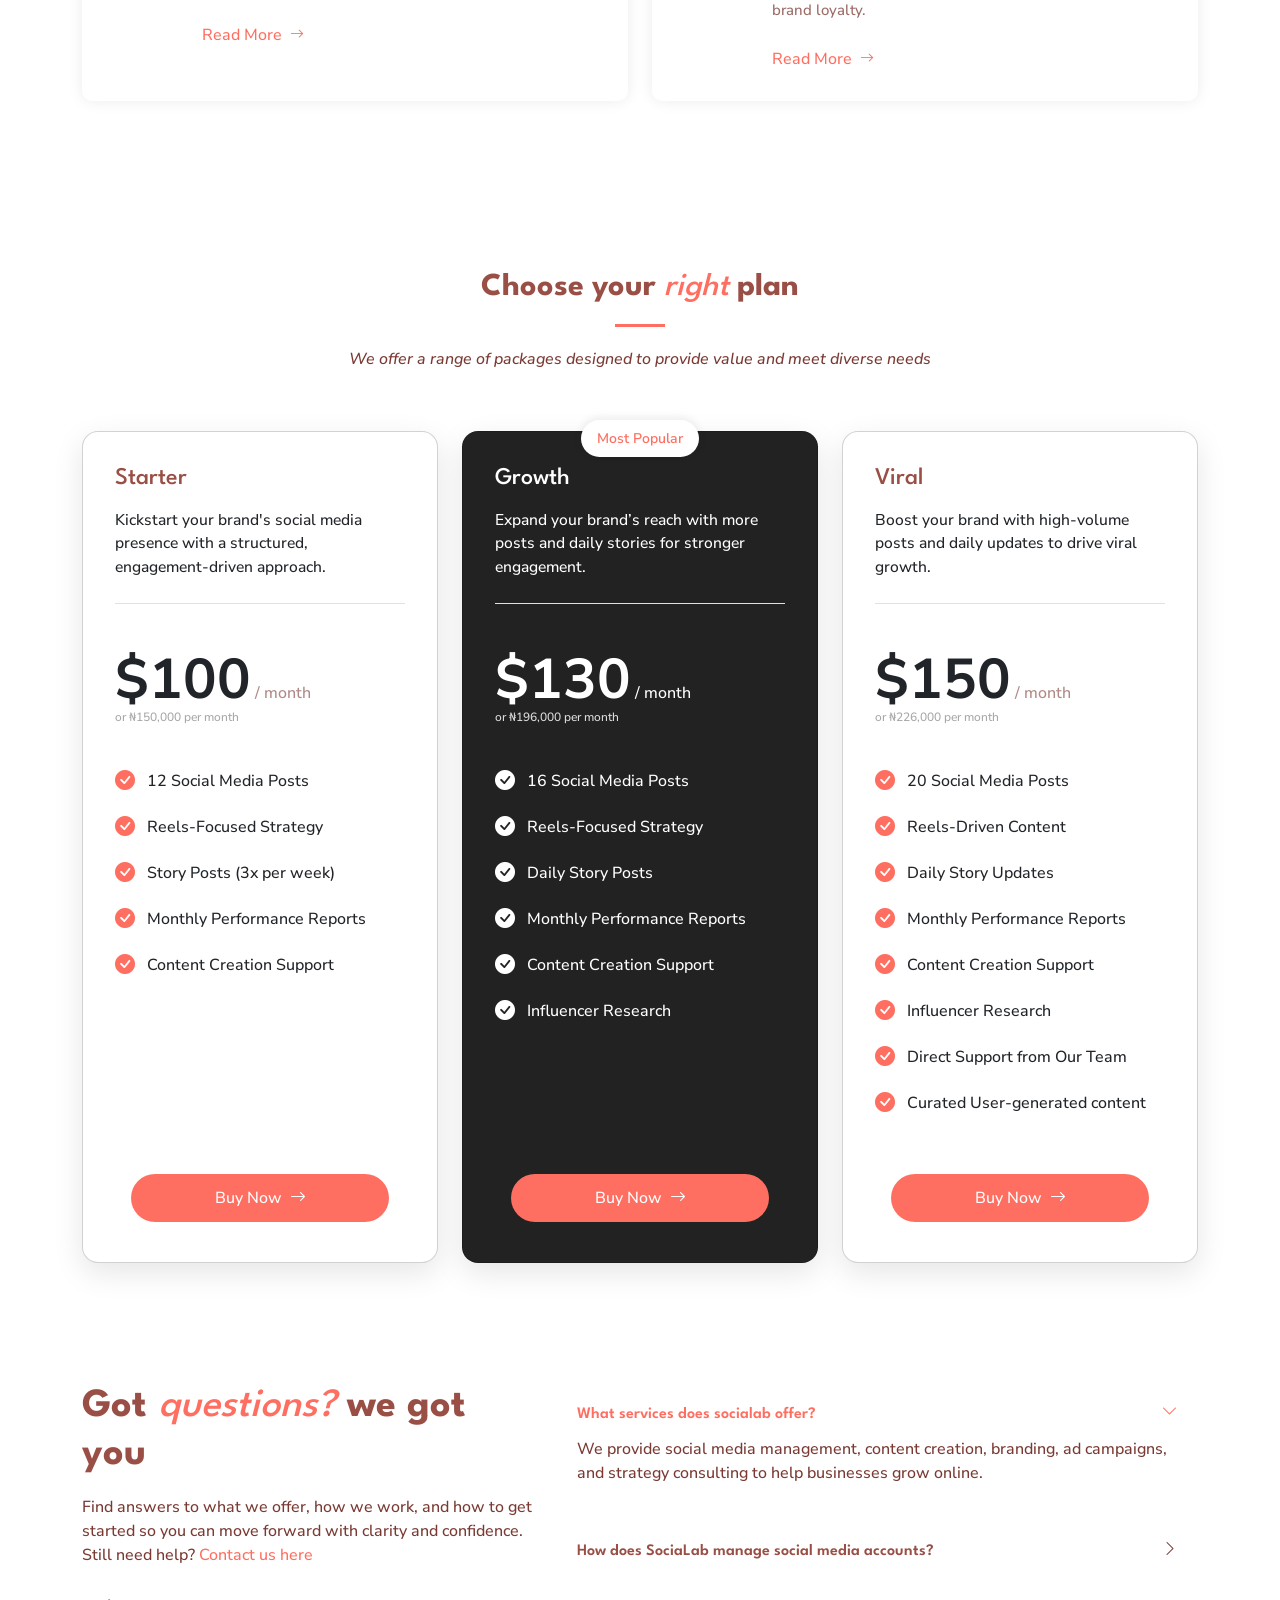
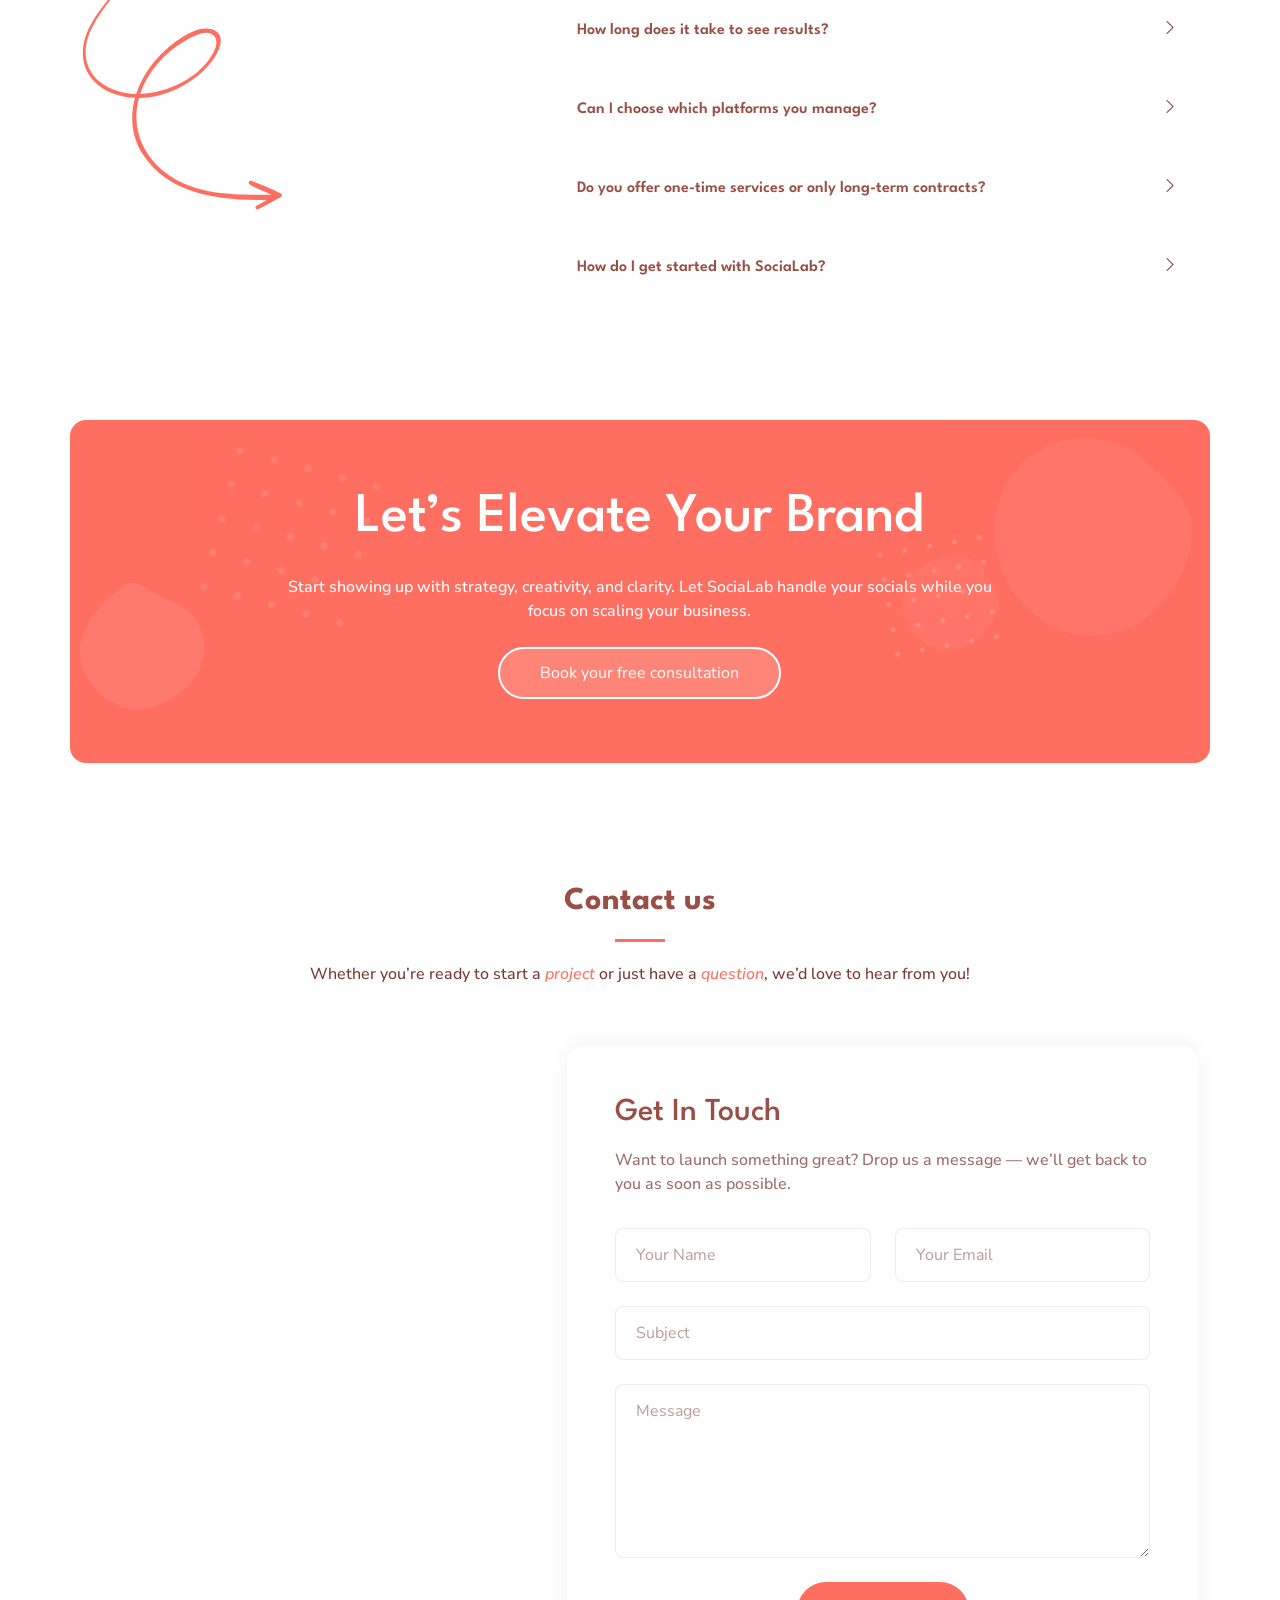
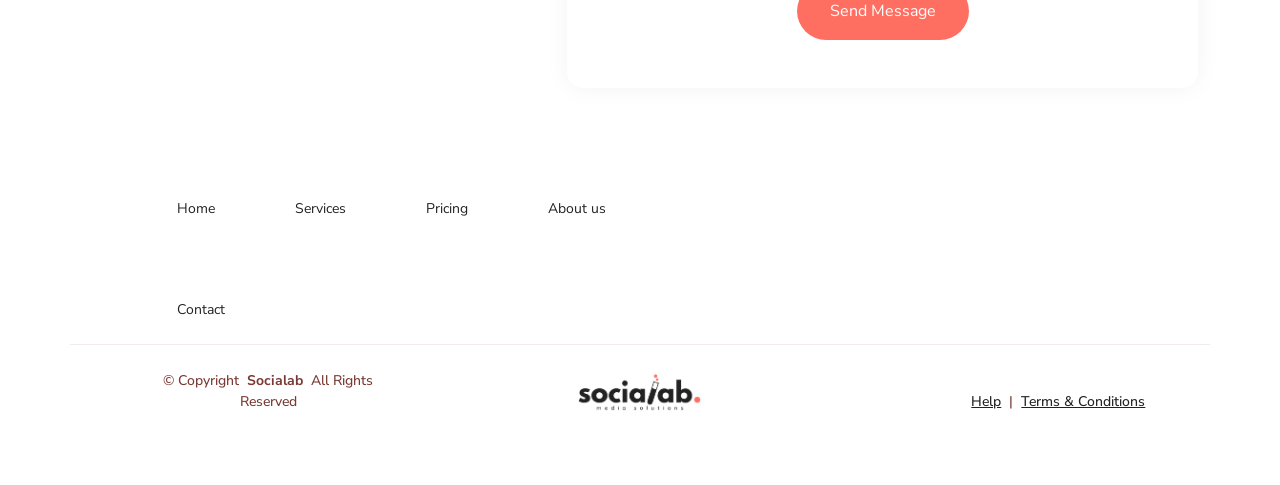
==== commit cfef8482: "Update index.html" ====
--- a/index.html
+++ b/index.html
@@ -824,7 +824,7 @@
                 <h3 class="fw-medium">Get In Touch</h3>
                 <p>Want to launch something great? Drop us a message — we’ll get back to you as soon as possible.</p>
 
-                <form action="" method="post" class="php-email-form" data-aos="fade-up" data-aos-delay="200">
+                <form action="https://formspree.io/f/movwdqdv" method="POST" class="php-email-form" data-aos="fade-up" data-aos-delay="200">
                   <div class="row gy-4">
 
                     <div class="col-md-6">
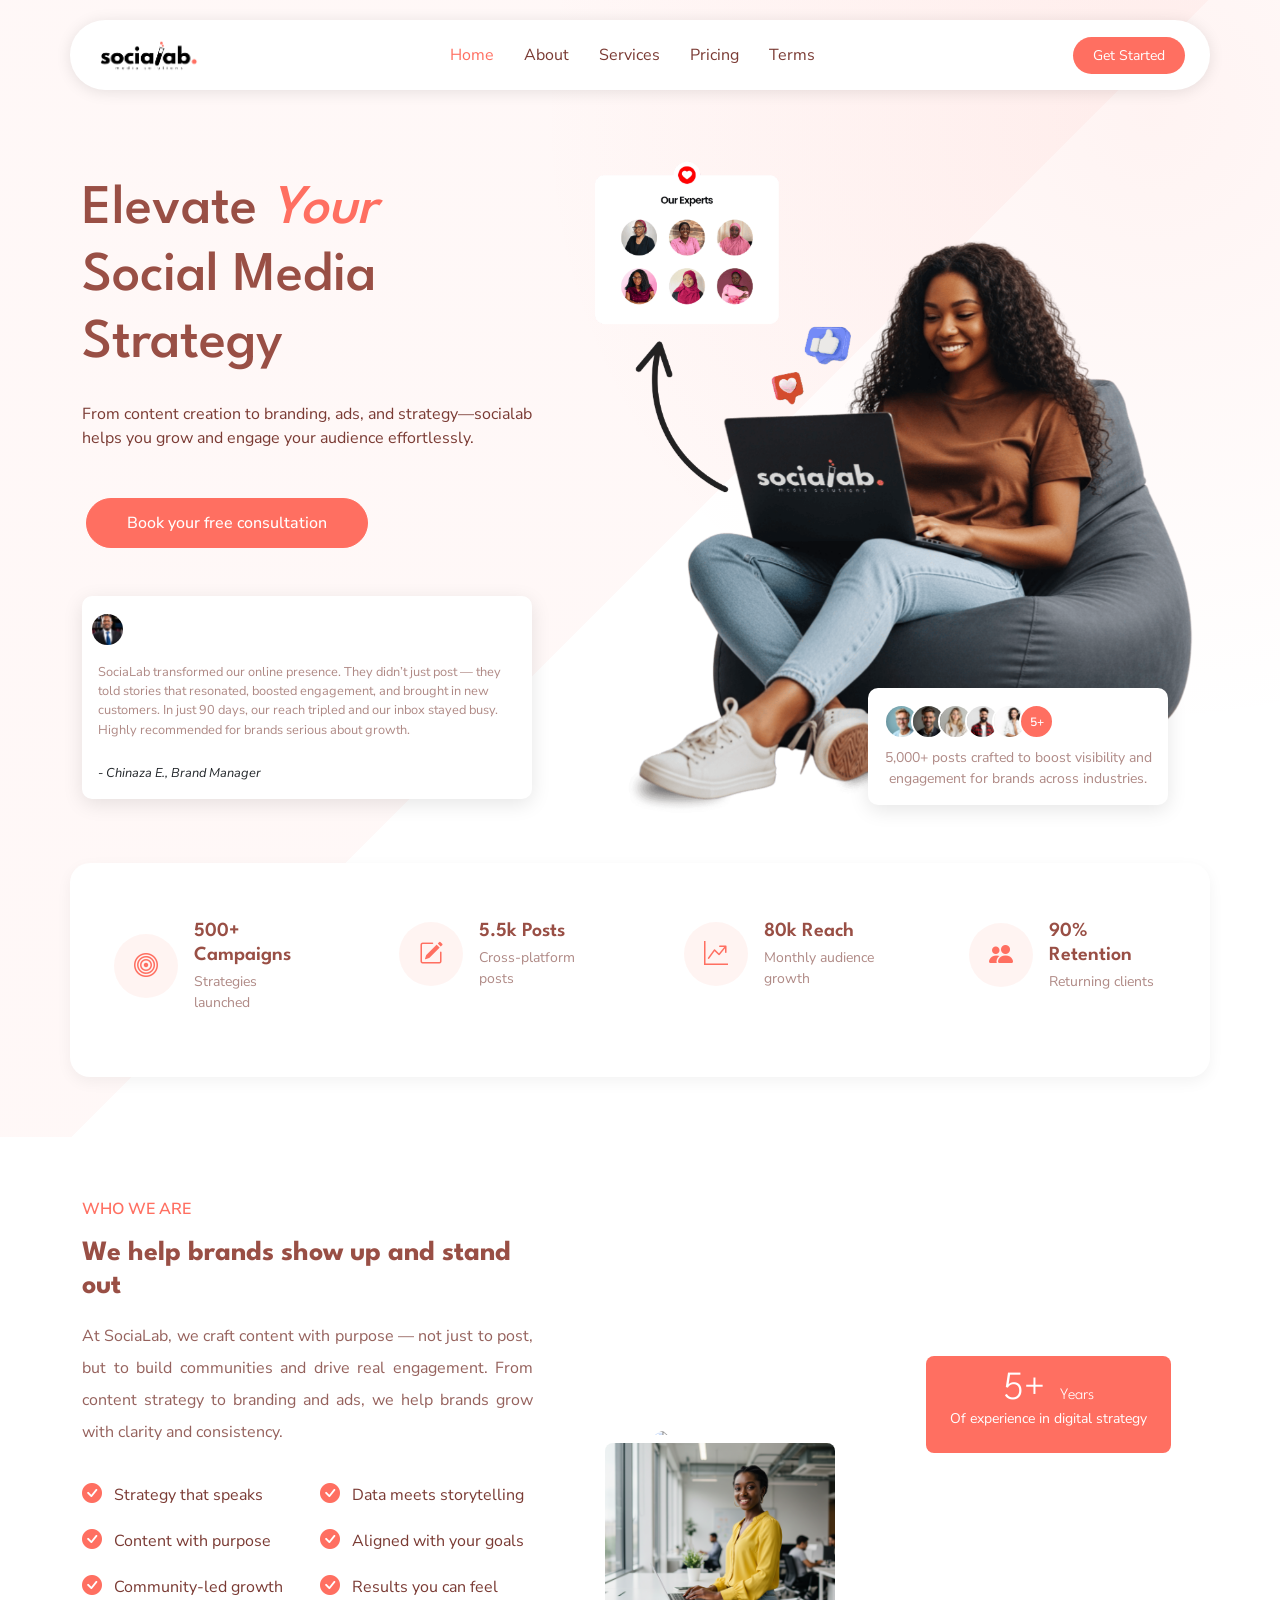
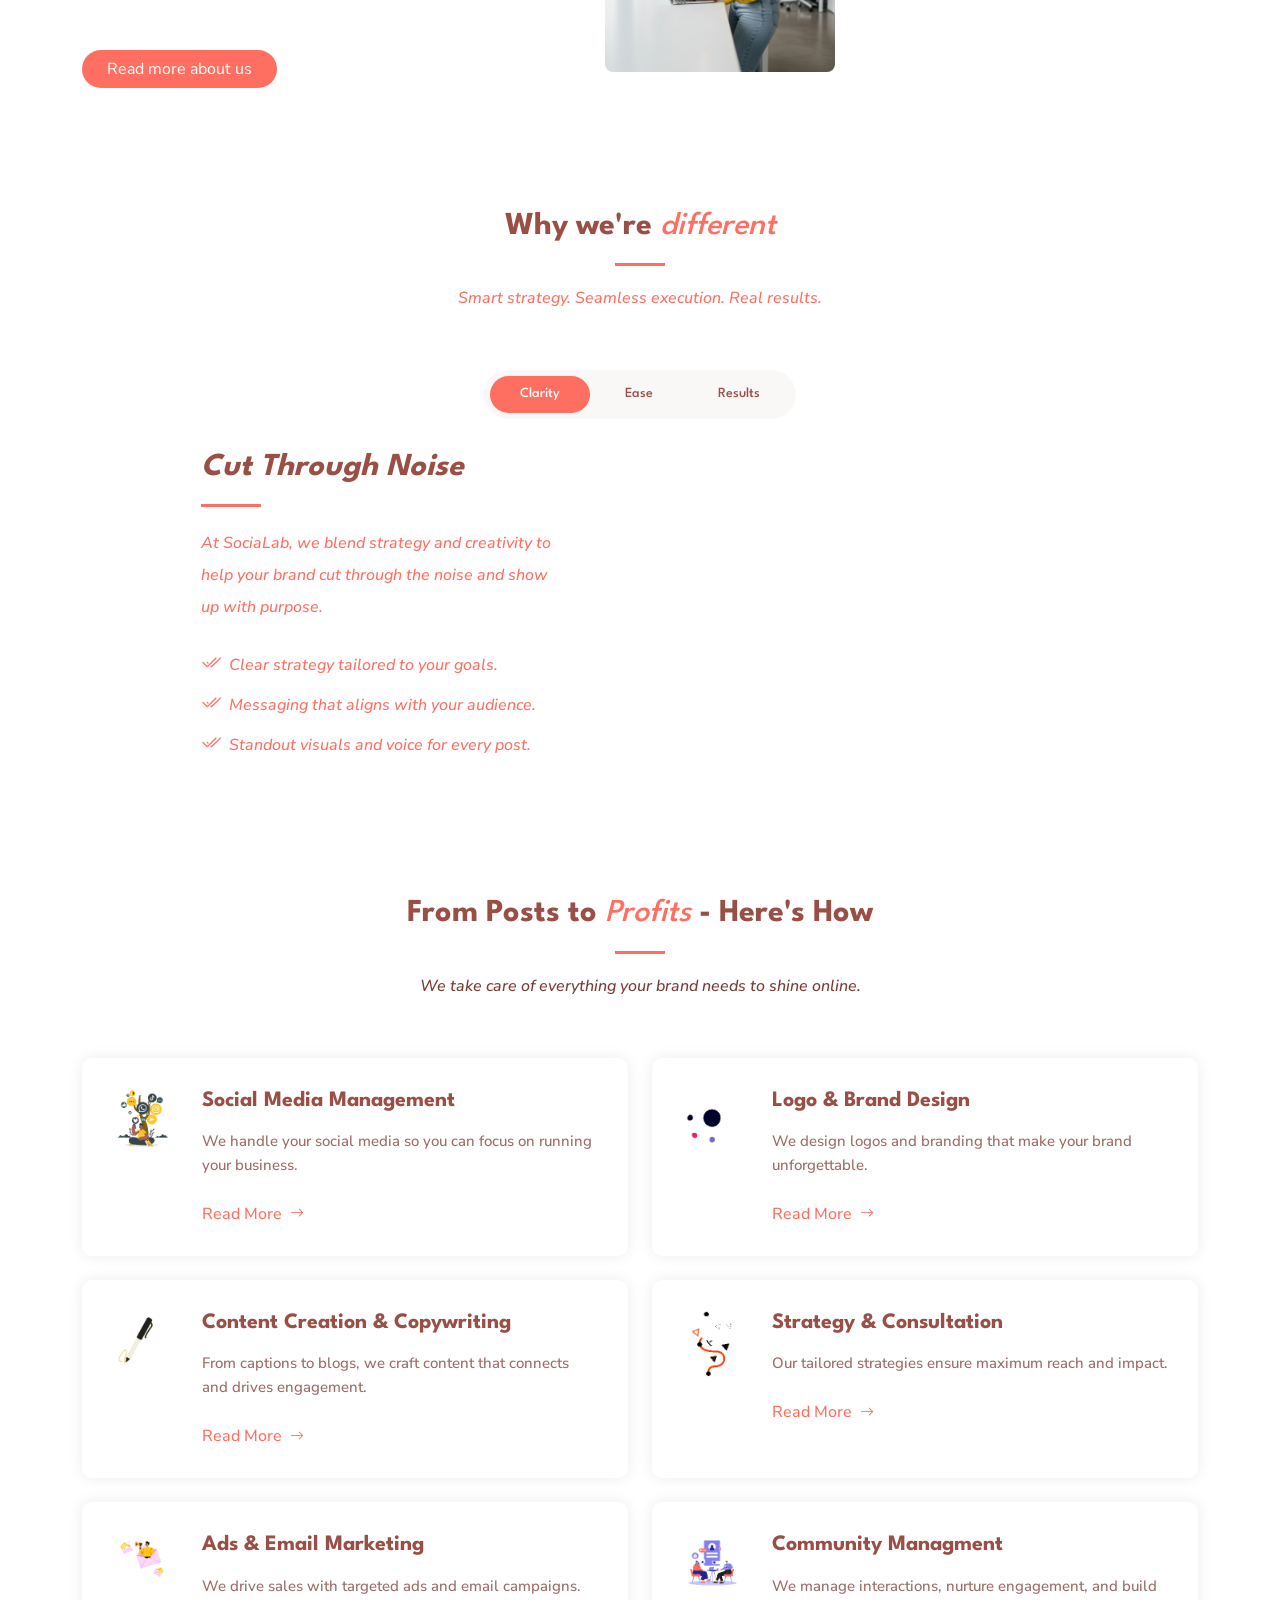
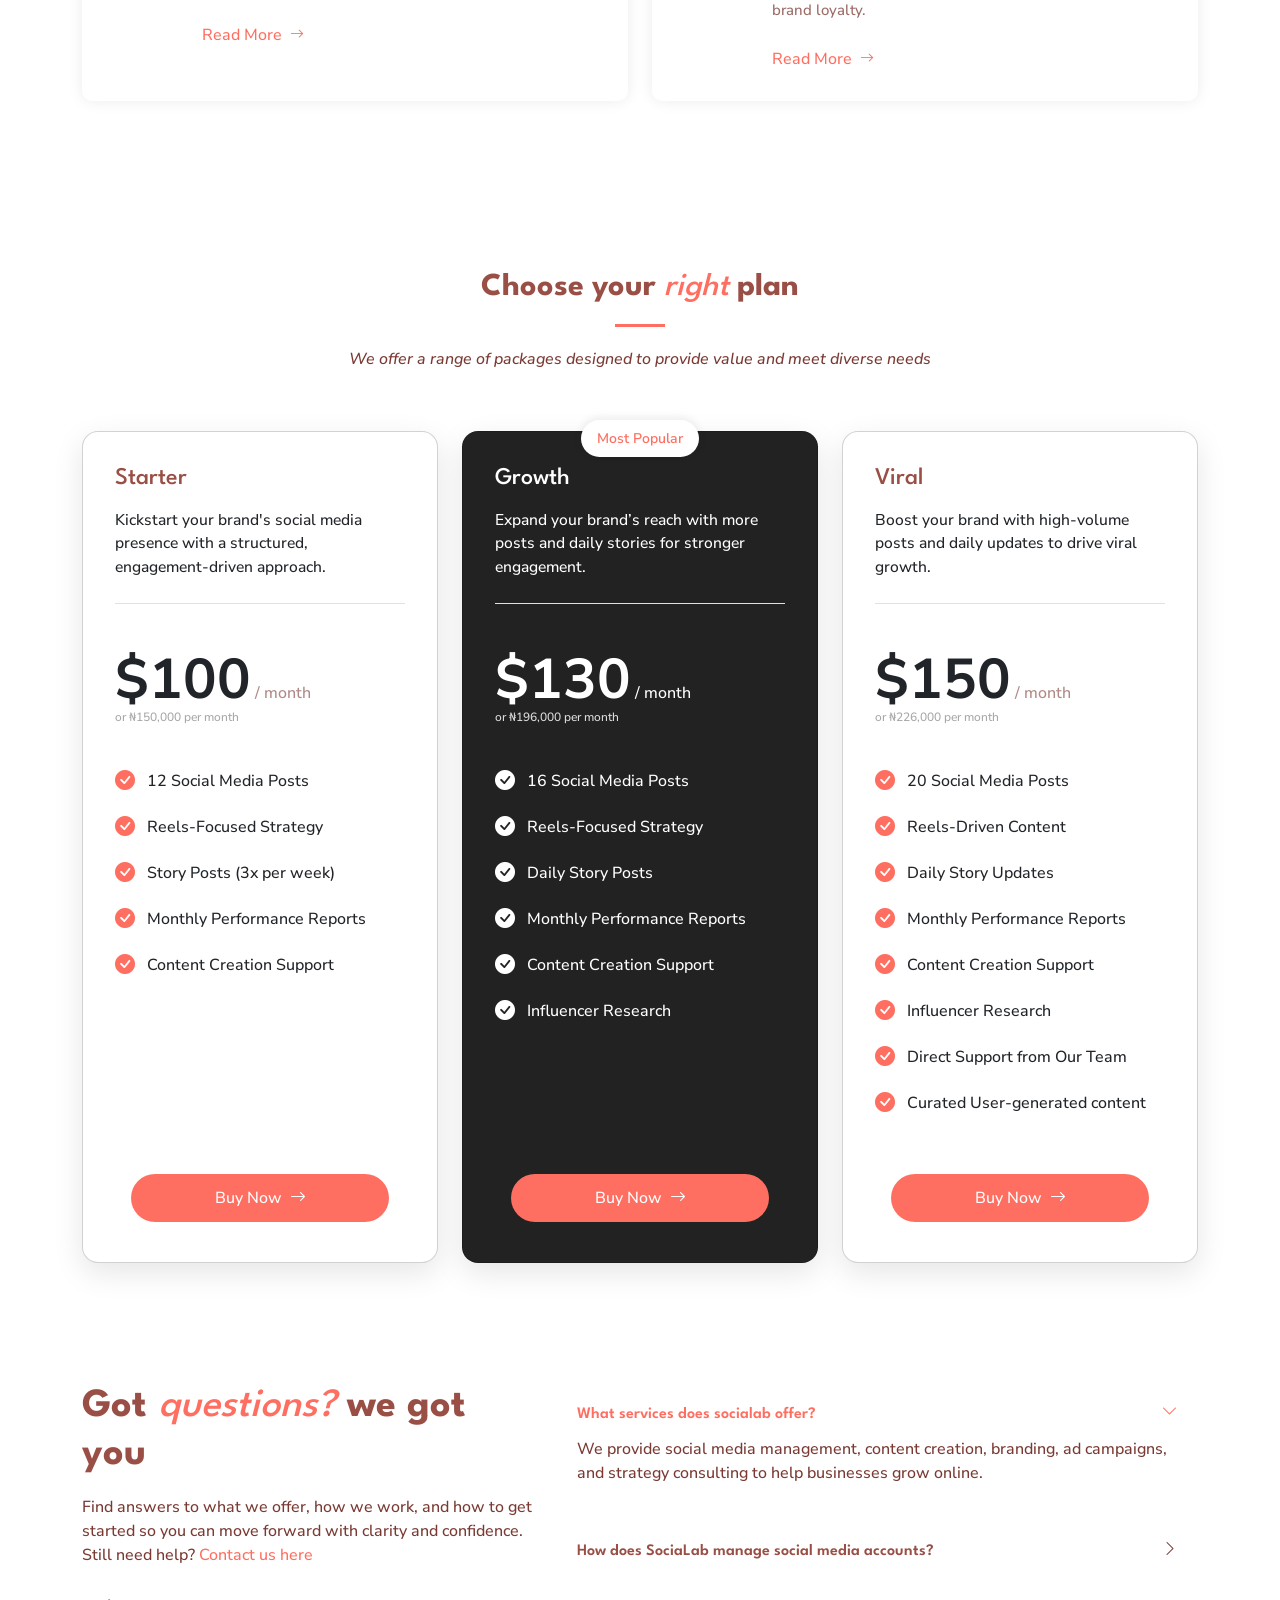
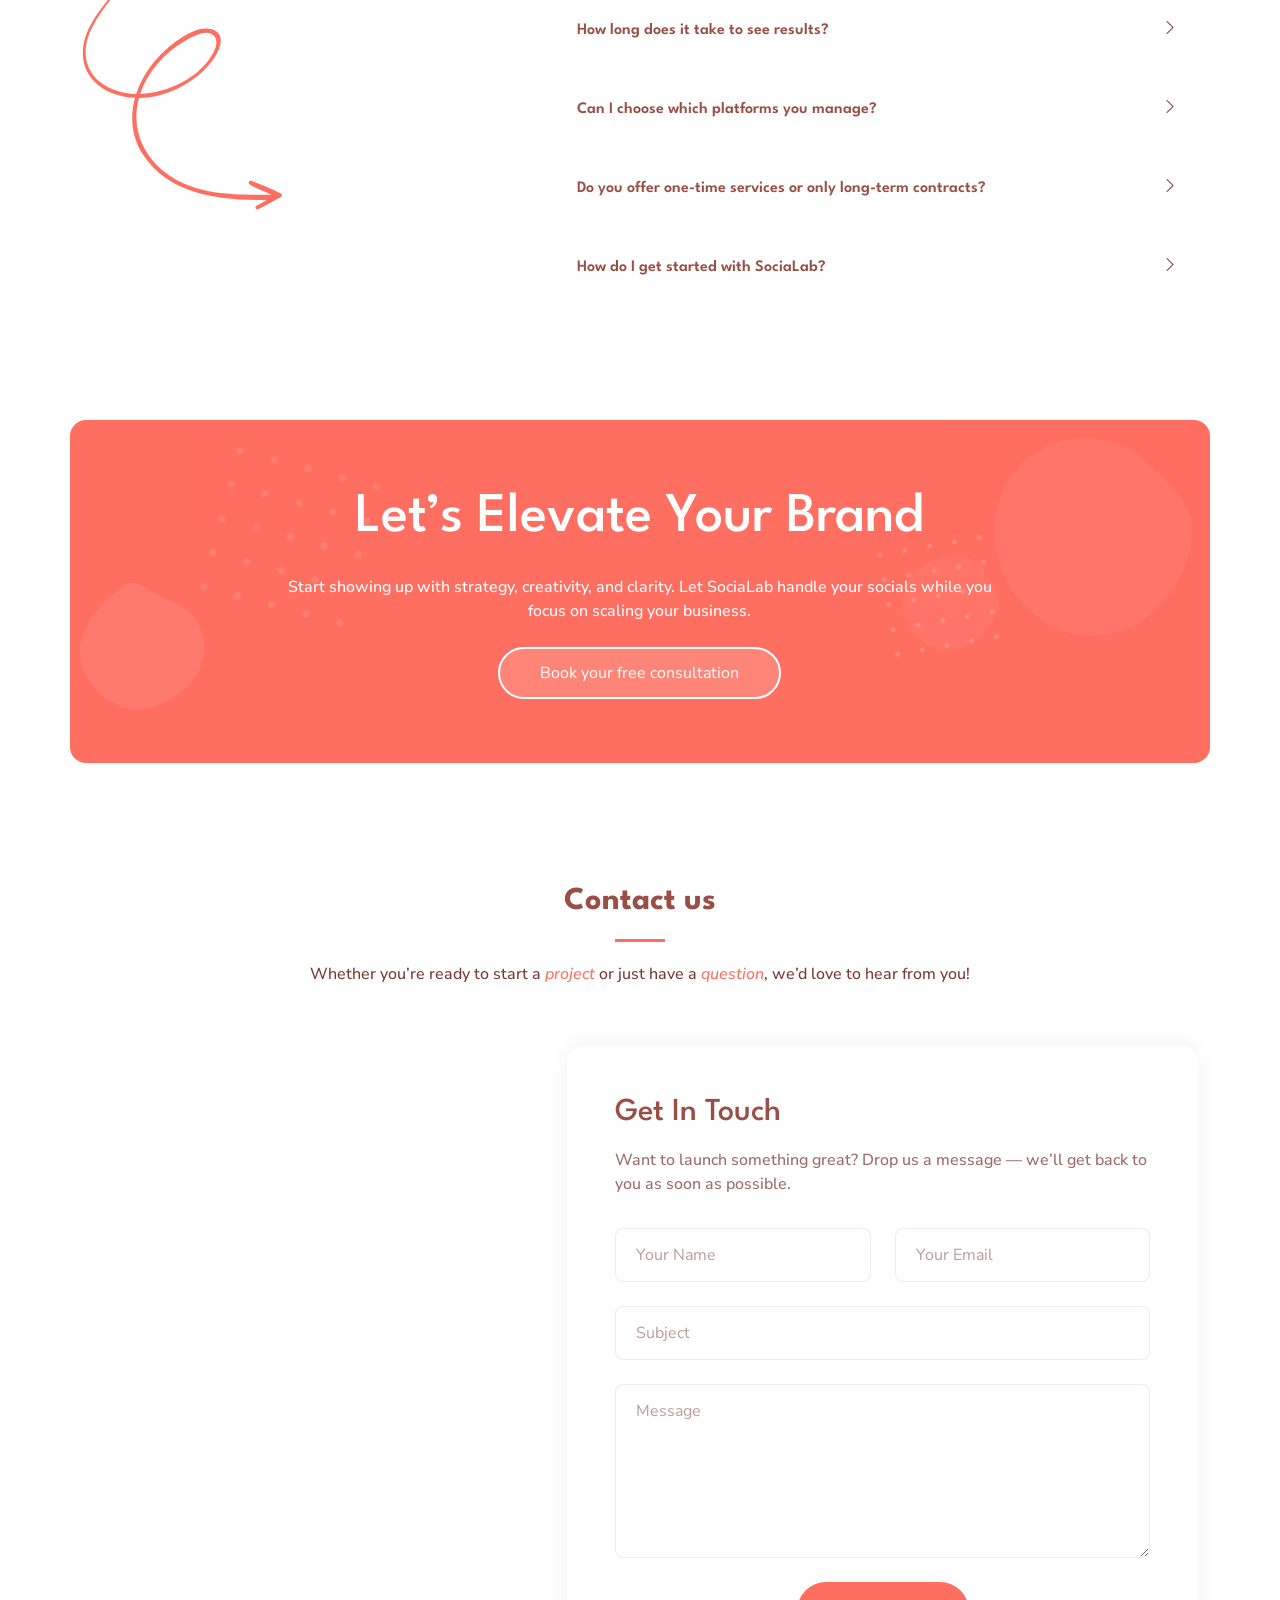
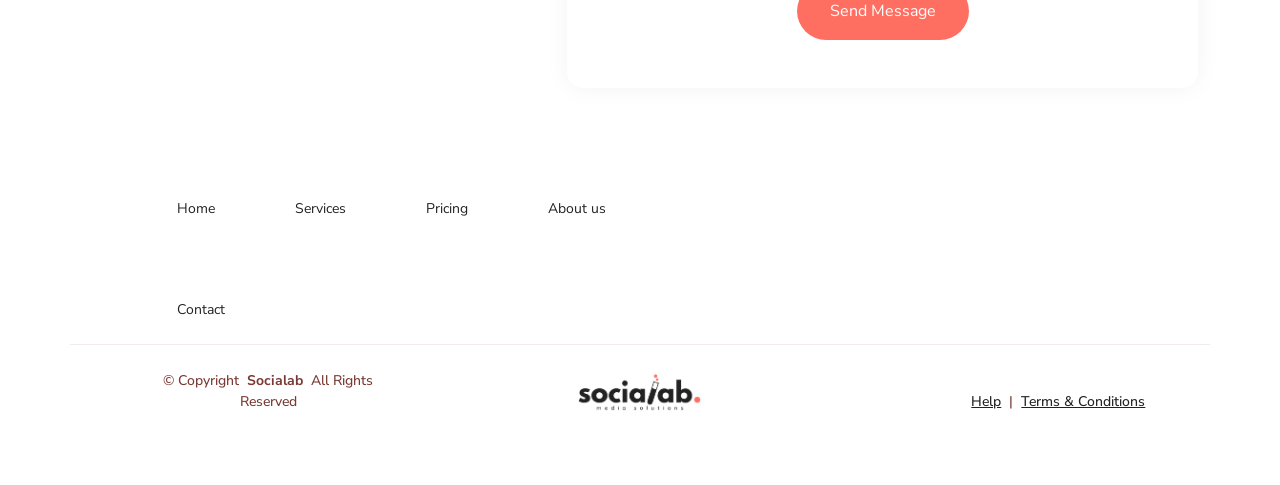
==== commit 696c3a70: "Update index.html" ====
--- a/index.html
+++ b/index.html
@@ -877,6 +877,7 @@
 
         <div class="col-lg-2 col-md-3 footer-links">
           <div class="social-links d-flex mt-4 align-items-right">
+            <a href="mailto:info@socialabng.com?subject=Enquiry%20About%20Digital%20Marketing%20Services&body=Hi%20SociaLab%20Team%2C%0D%0A%0D%0AI%27m%20interested%20in%20your%20digital%20marketing%20services%20and%20would%20love%20to%20know%20how%20you%20can%20help%20my%20business%20grow%20online.%20Please%20share%20more%20details%20on%20your%20process%2C%20pricing%2C%20and%20how%20to%20get%20started.%0D%0A%0D%0AThanks%21"><i class="fa-solid fa-envelope"></i></a>
             <a href="https://x.com/Socialabng"><i class="fa-brands fa-x-twitter"></i></a>
             <!--<a href=""><i class="fa-brands fa-facebook"></i></a>-->
             <a href="https://www.instagram.com/socialab.ng?utm_source=ig_web_button_share_sheet&igsh=ZDNlZDc0MzIxNw=="><i class="fa-brands fa-instagram"></i></a>
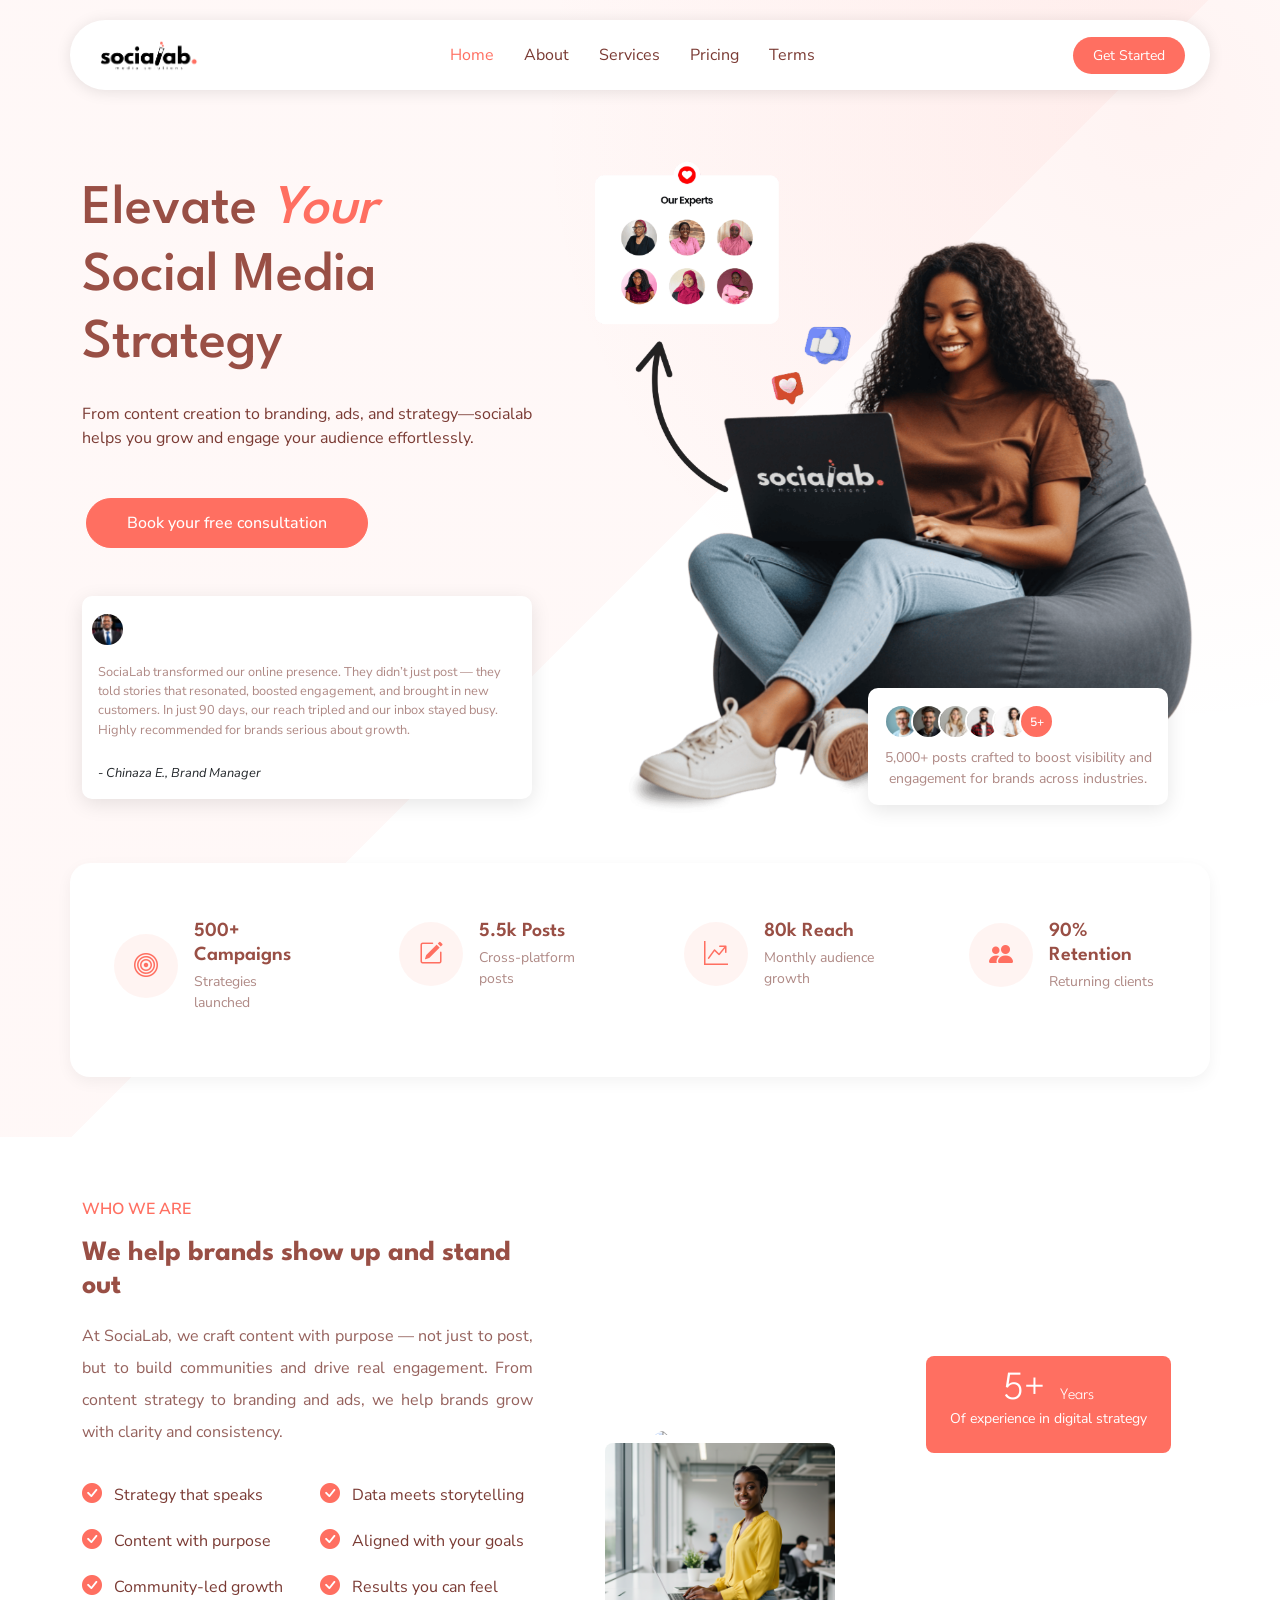
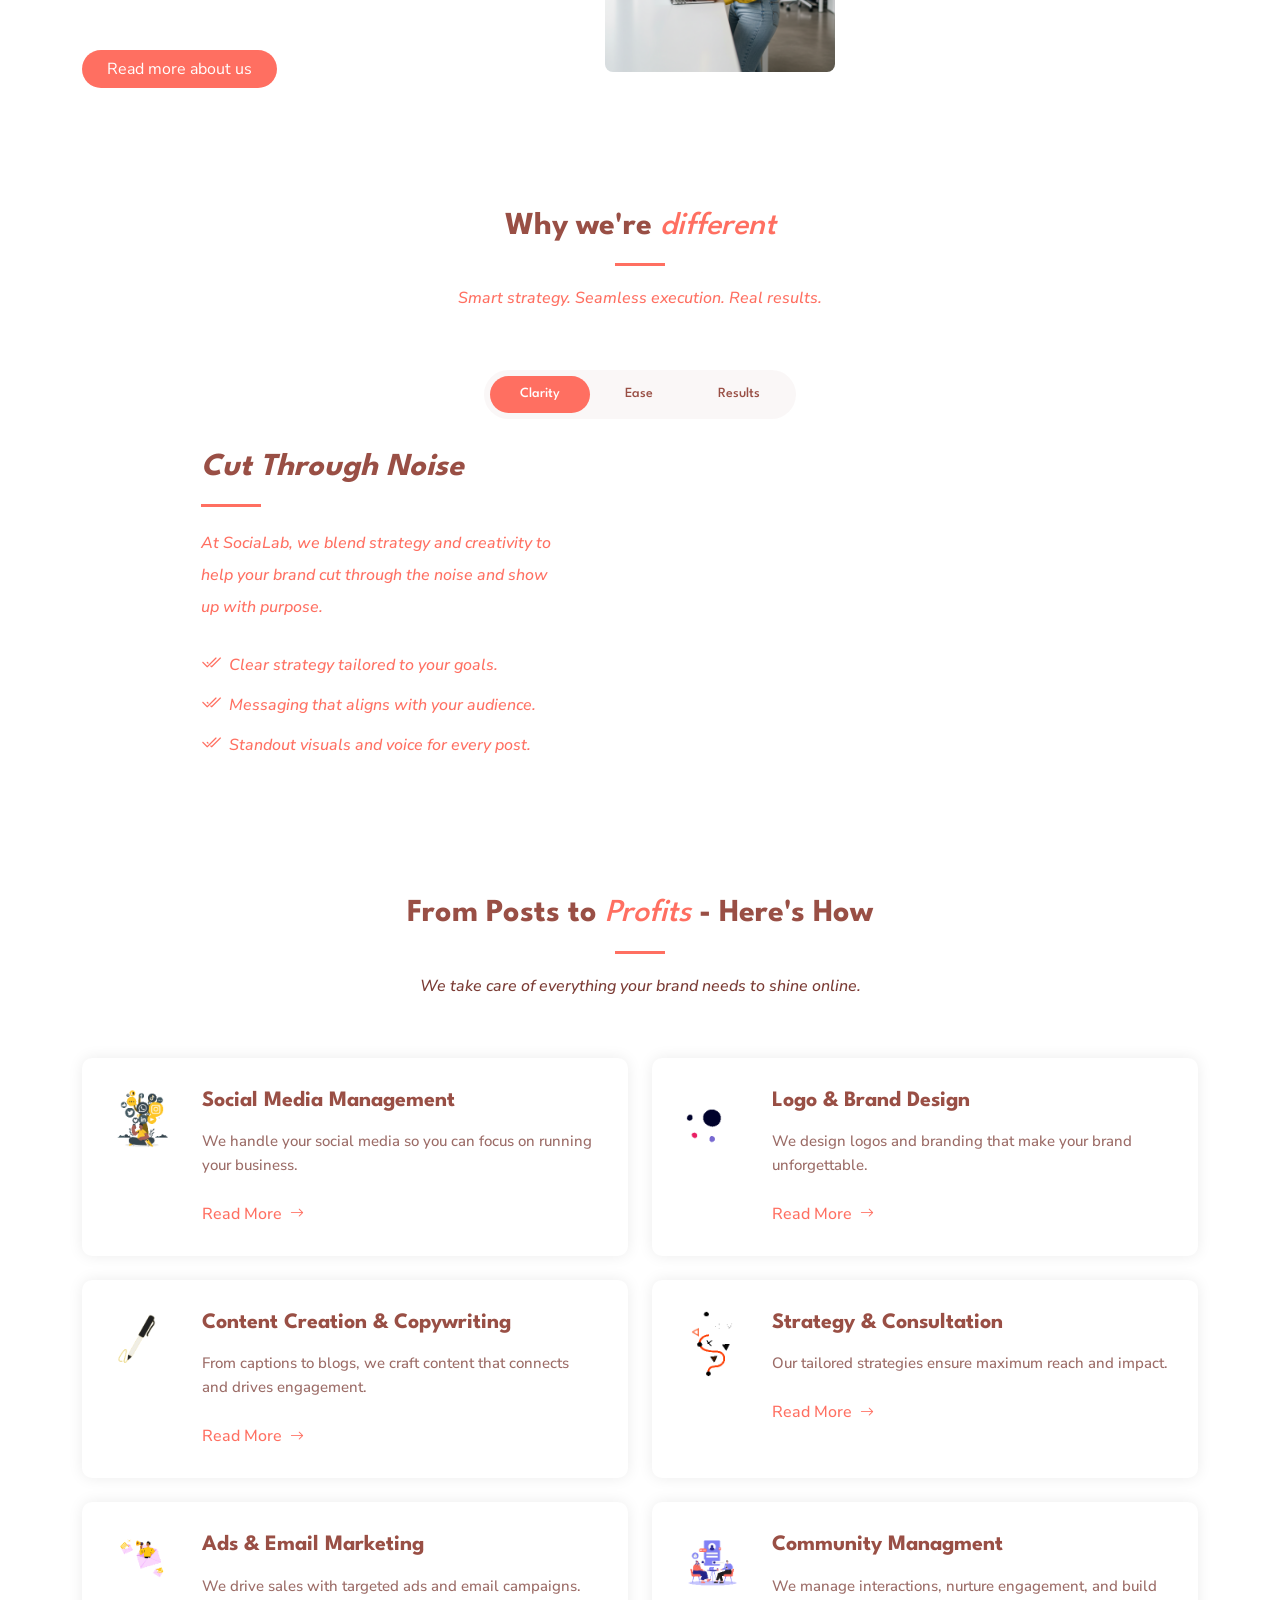
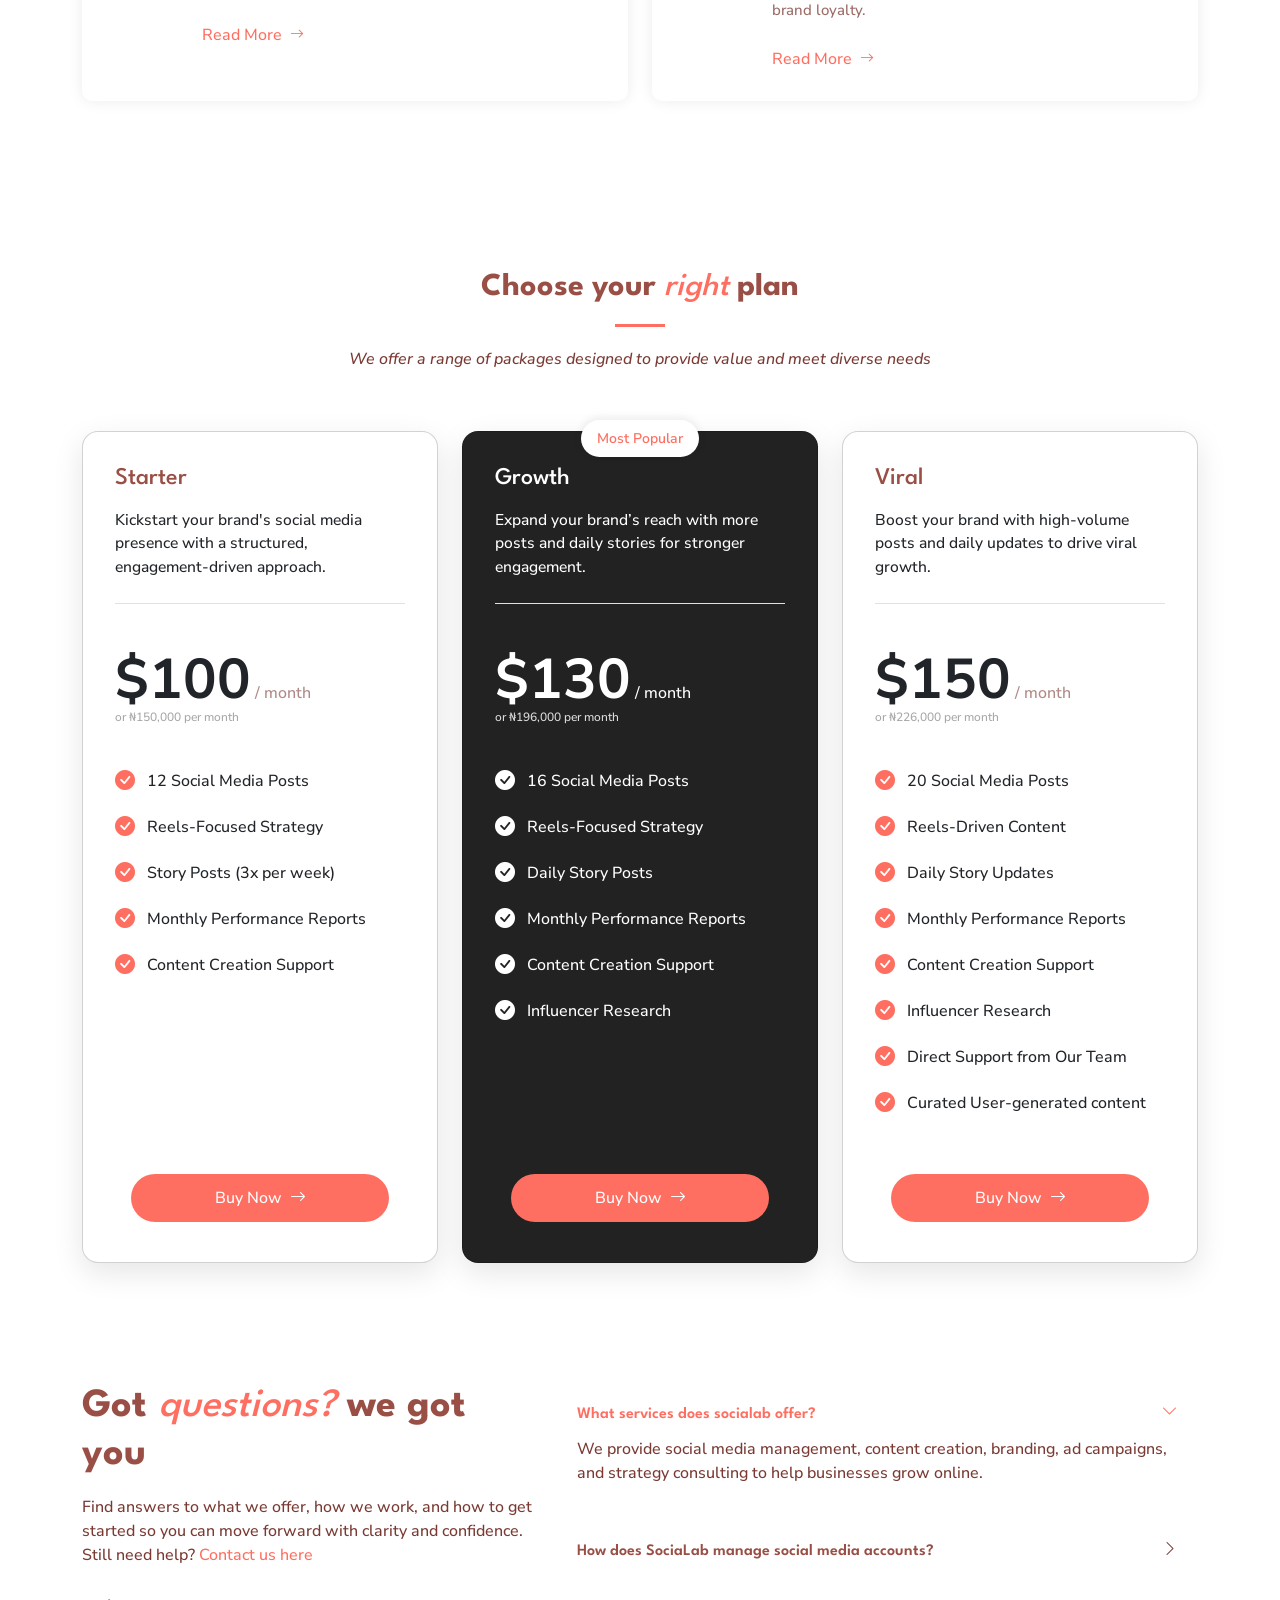
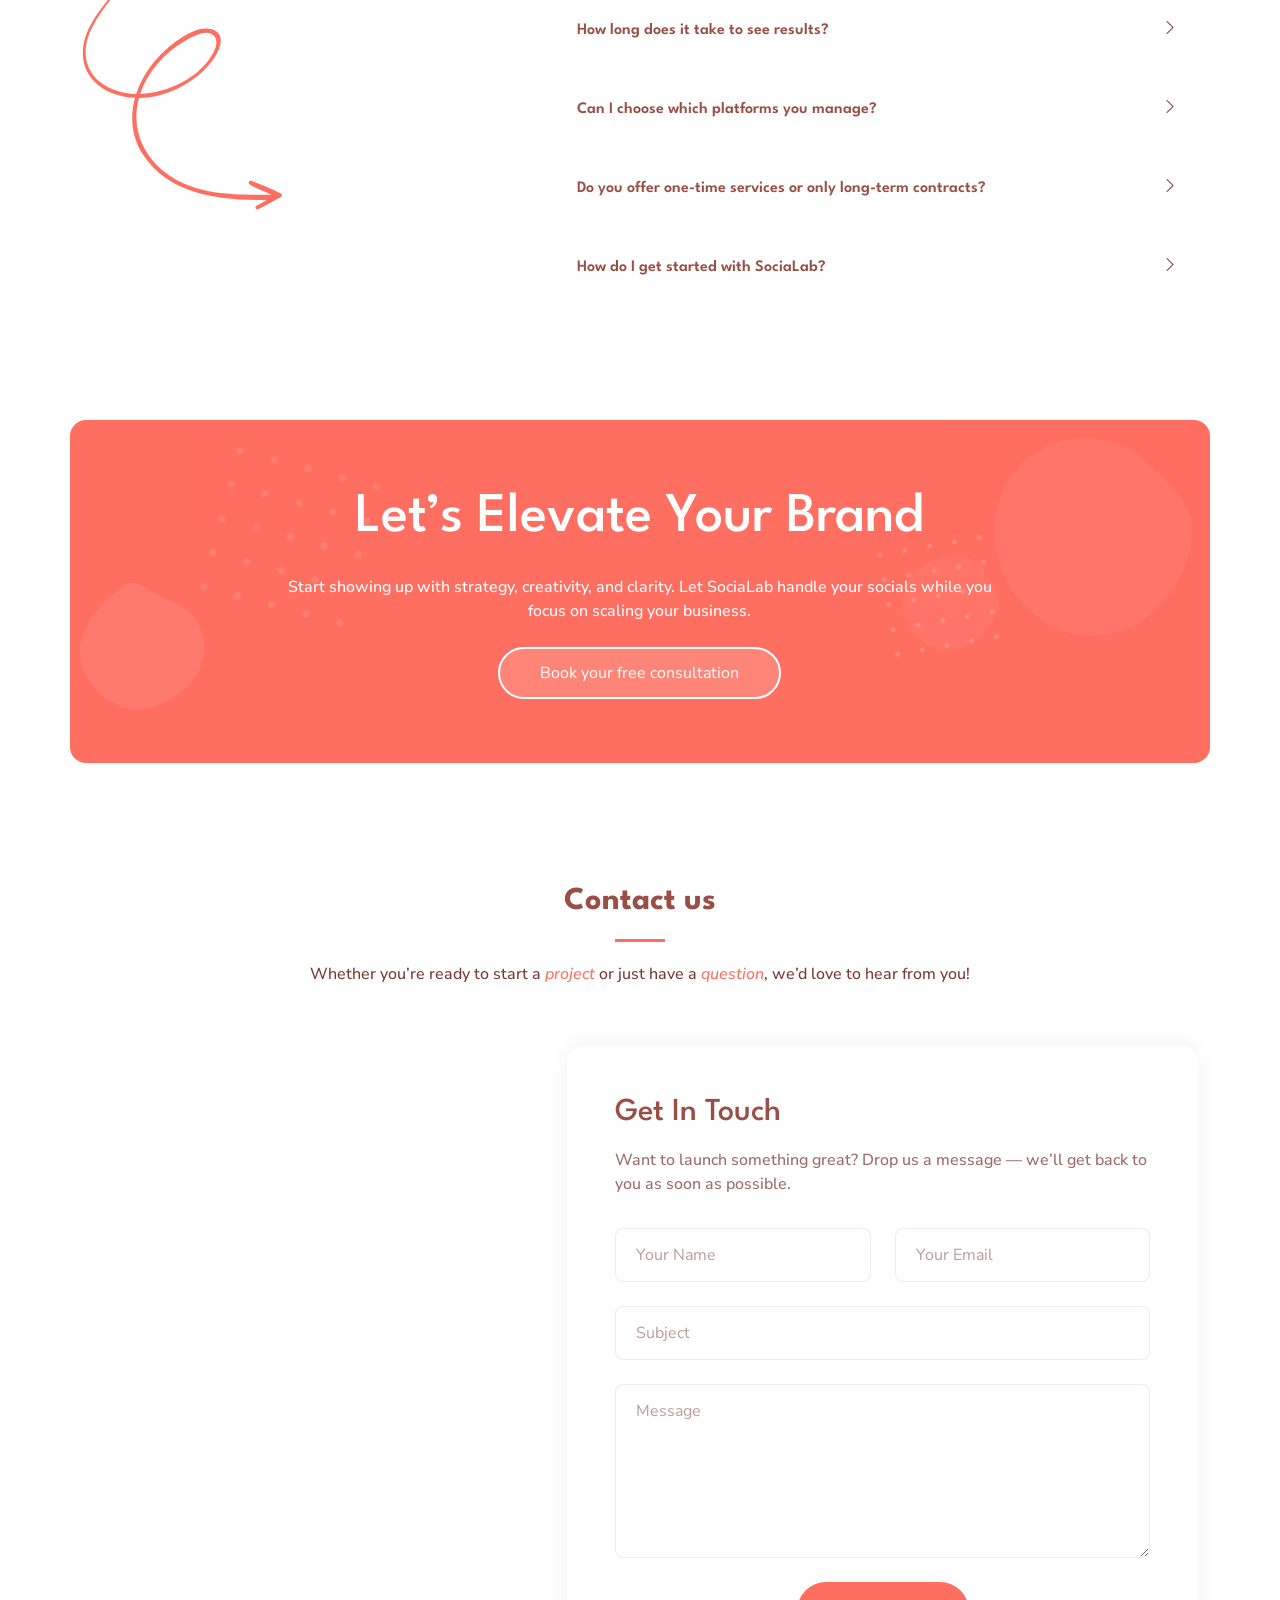
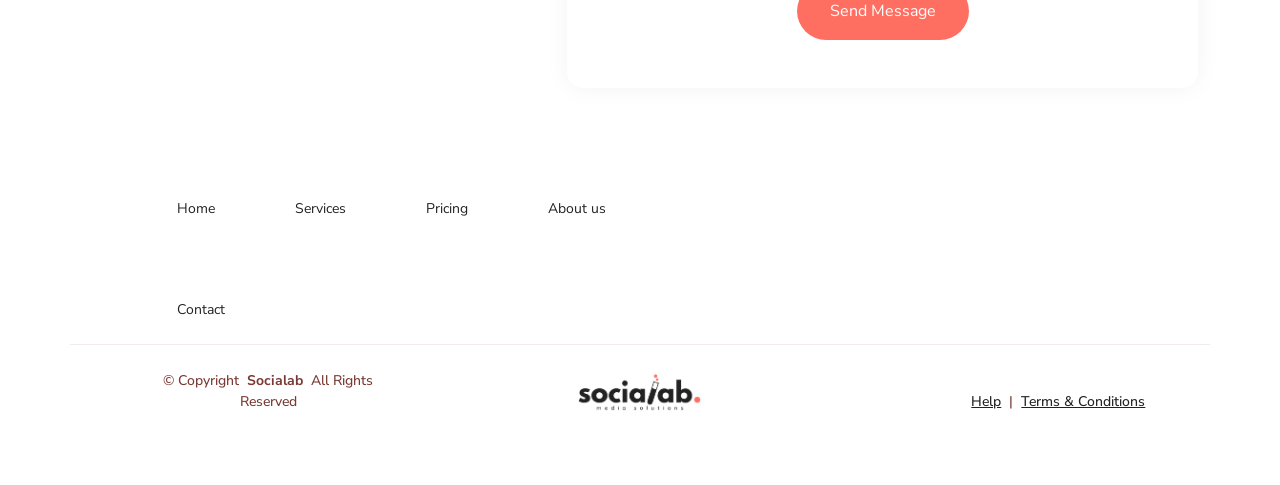
==== commit 7e9f234f: "Update index.html" ====
--- a/index.html
+++ b/index.html
@@ -40,6 +40,8 @@
       "logo": "https://www.socialabng.com/assets/img/opengraph.png"
     }
   </script>
+
+  <meta name="google-site-verification" content="3K2Efgs50CzuEDHFQPtBPZ0iZJPVedkOw6lhXZgr7D4" />
 </head>
 
 <body class="index-page">
